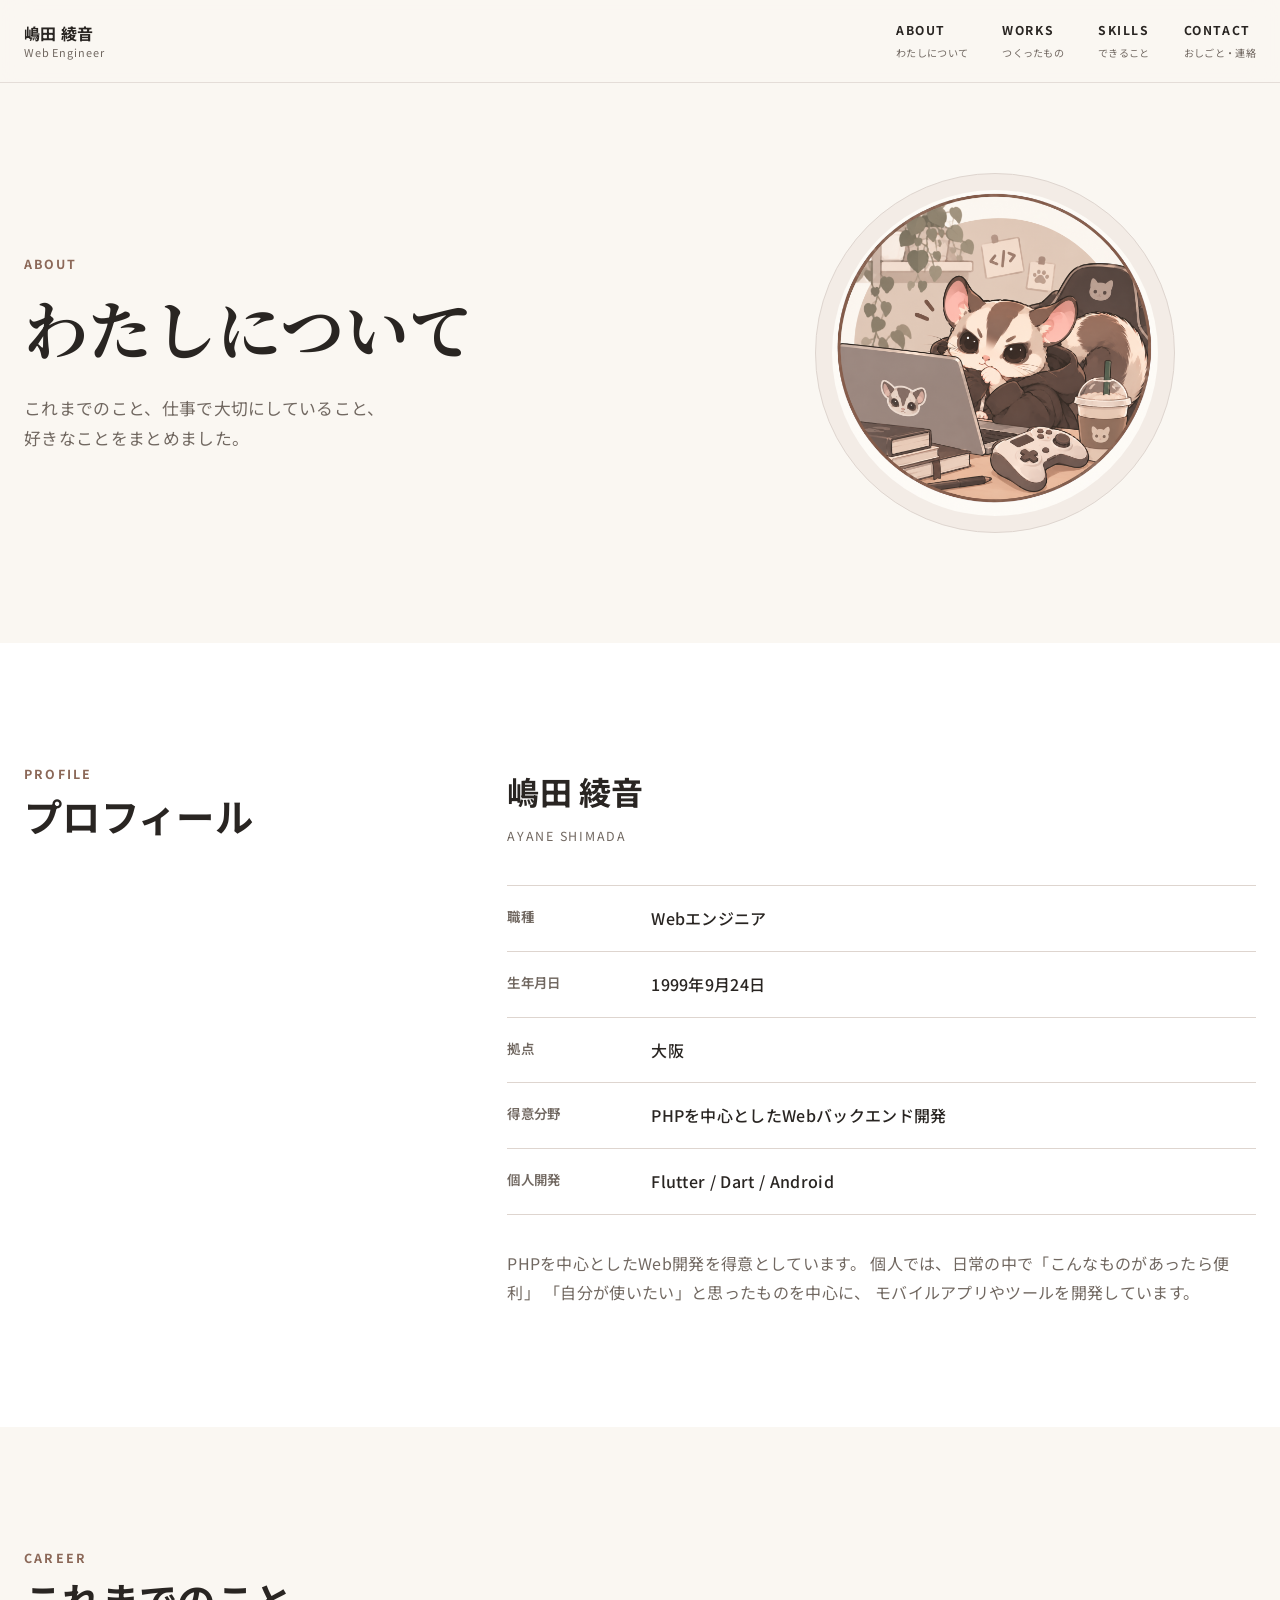
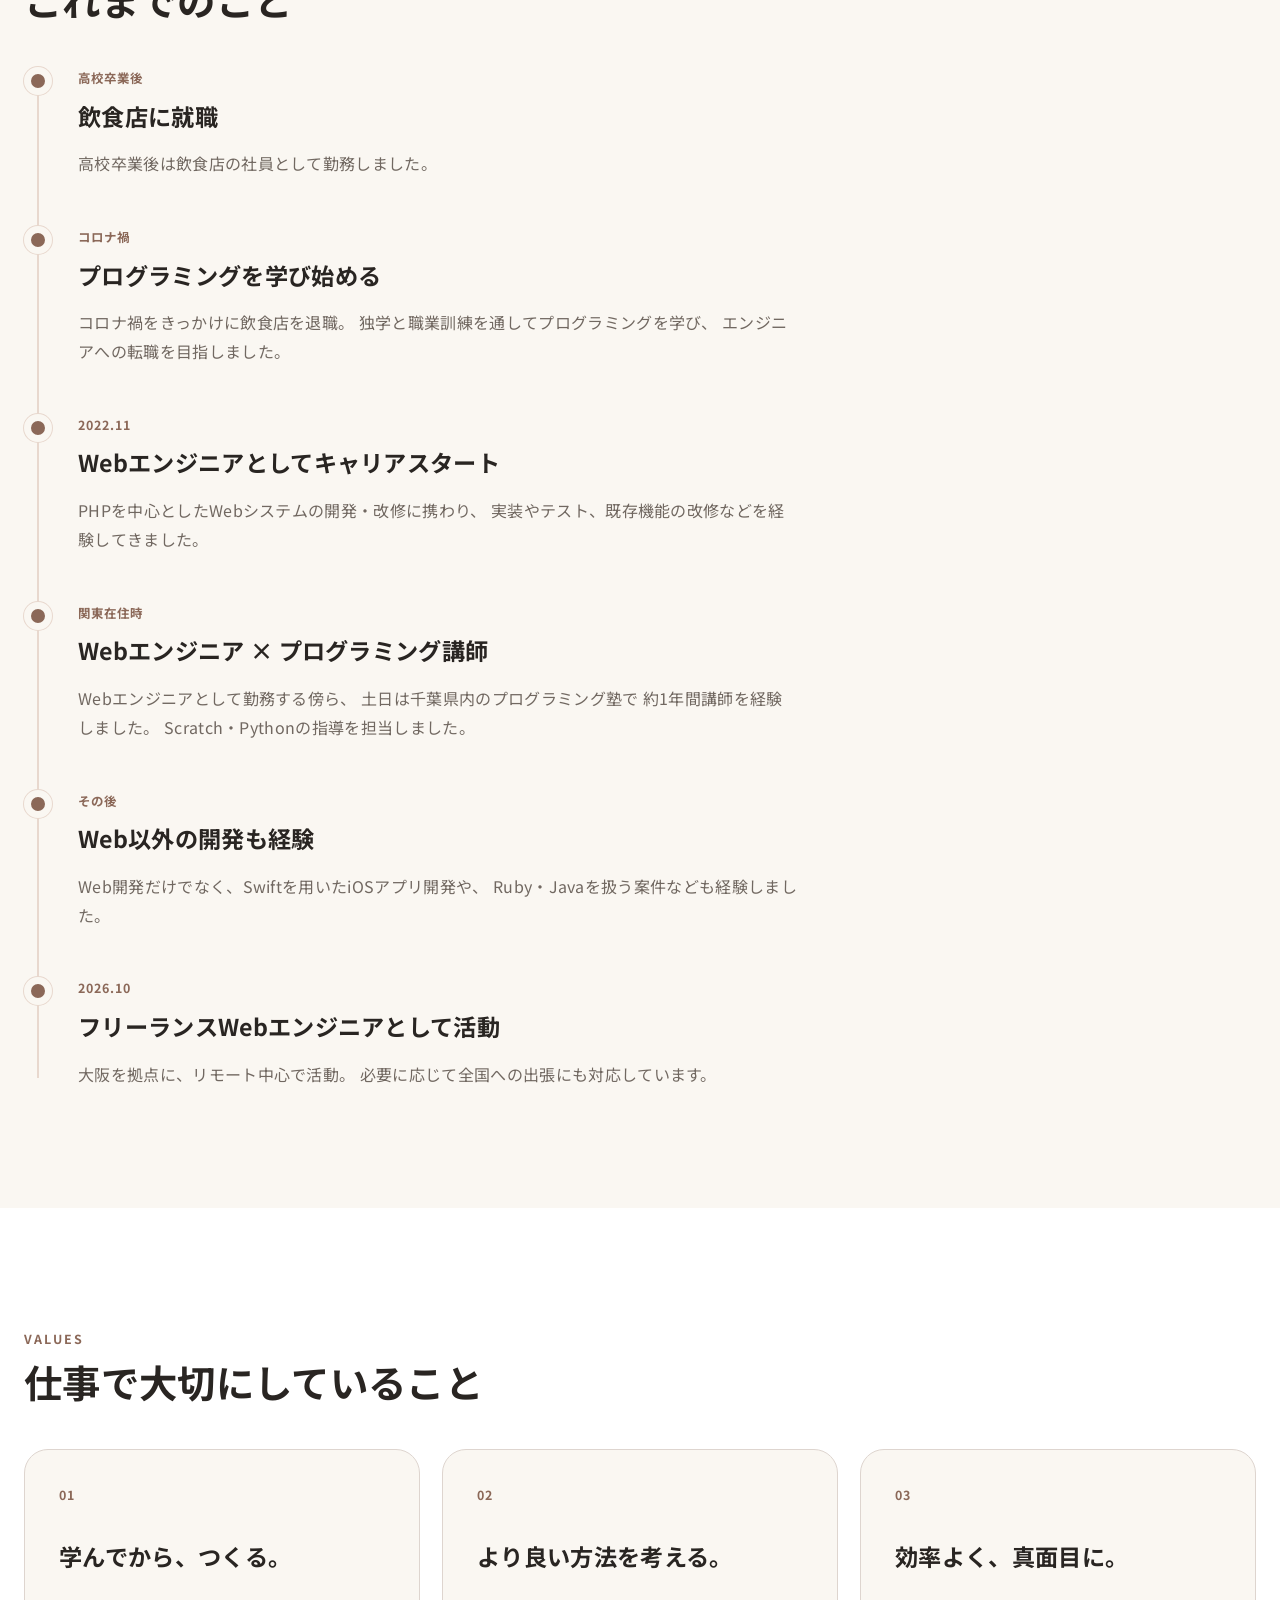
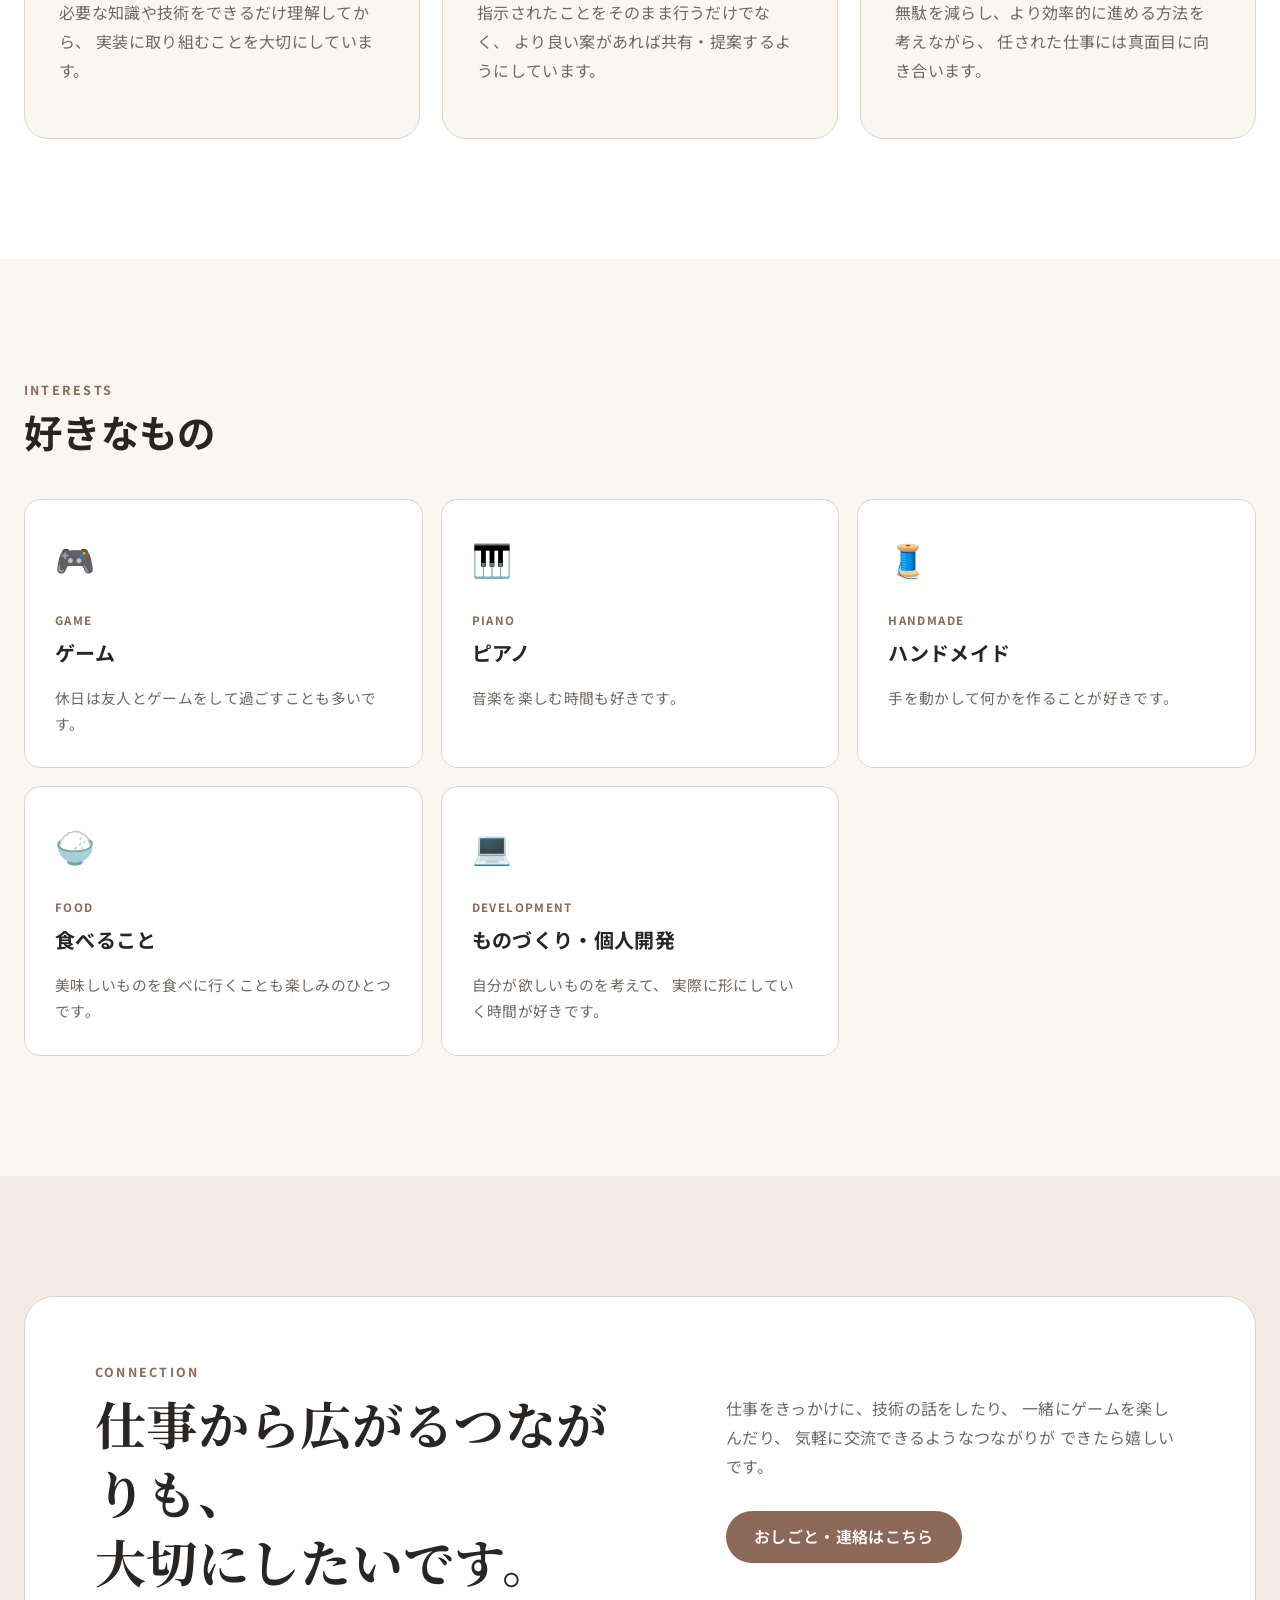
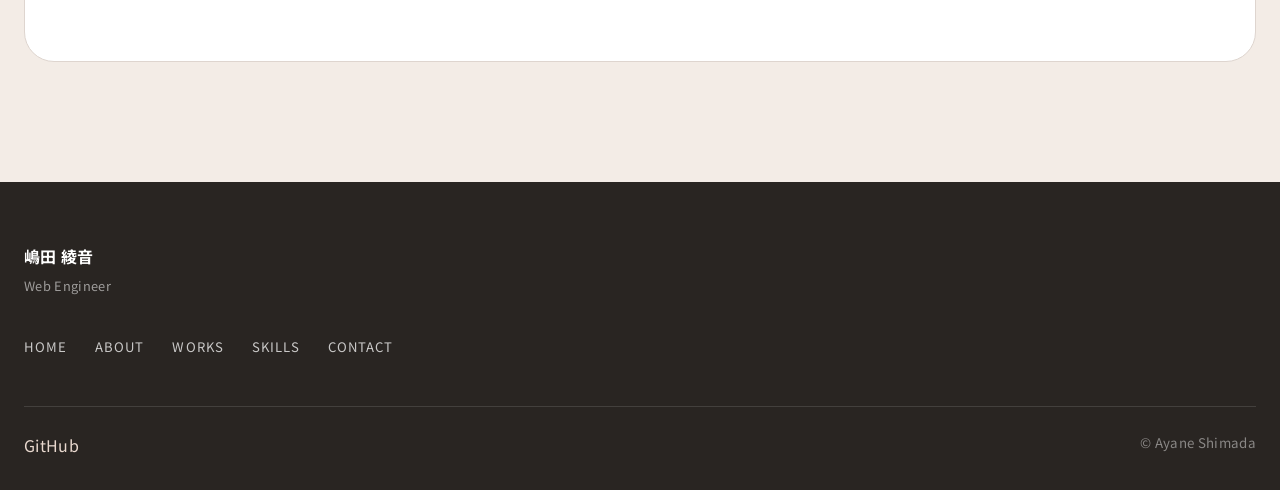
==== about/index.html @ 3e368a74 "HP作成" ====
<!DOCTYPE html>
<html lang="ja">
<head>
  <meta charset="UTF-8">
  <meta name="viewport" content="width=device-width, initial-scale=1.0">

  <title>わたしについて | 嶋田 綾音</title>
  <meta
    name="description"
    content="Webエンジニア嶋田綾音のプロフィール、これまでの経歴、仕事で大切にしていること、趣味について紹介します。"
  >

  <link rel="stylesheet" href="../assets/css/style.css">
  <link rel="stylesheet" href="../assets/css/responsive.css">
</head>

<body>

  <!-- =========================
       Header
  ========================== -->
  <header class="site-header">
    <div class="header-inner">

      <a href="../" class="site-logo">
        <span class="site-logo-name">嶋田 綾音</span>
        <span class="site-logo-role">Web Engineer</span>
      </a>

      <nav class="global-nav" aria-label="メインナビゲーション">
        <ul class="global-nav-list">
          <li>
            <a href="../about/">
              <span class="nav-en">ABOUT</span>
              <span class="nav-ja">わたしについて</span>
            </a>
          </li>

          <li>
            <a href="../works/">
              <span class="nav-en">WORKS</span>
              <span class="nav-ja">つくったもの</span>
            </a>
          </li>

          <li>
            <a href="../skills/">
              <span class="nav-en">SKILLS</span>
              <span class="nav-ja">できること</span>
            </a>
          </li>

          <li>
            <a href="../contact/">
              <span class="nav-en">CONTACT</span>
              <span class="nav-ja">おしごと・連絡</span>
            </a>
          </li>
        </ul>
      </nav>

      <button
        class="menu-button"
        type="button"
        aria-label="メニューを開く"
        aria-expanded="false"
      >
        <span></span>
        <span></span>
        <span></span>
      </button>

    </div>
  </header>


  <main>

    <!-- =========================
         Page Hero
    ========================== -->
    <section class="page-hero">
      <div class="page-hero-inner">

        <div class="page-hero-content">
          <p class="page-hero-en">ABOUT</p>

          <h1 class="page-hero-title">
            わたしについて
          </h1>

          <p class="page-hero-lead">
            これまでのこと、仕事で大切にしていること、<br class="pc-only">
            好きなことをまとめました。
          </p>
        </div>

        <div class="page-hero-visual">
          <img
            src="../assets/images/common/profile-main.png"
            alt="嶋田綾音の仕事用アイコン"
            class="page-hero-image"
          >
        </div>

      </div>
    </section>


    <!-- =========================
         Profile
    ========================== -->
    <section class="section about-profile-section">
      <div class="section-inner">

        <div class="about-profile-grid">

          <div class="about-profile-heading">
            <p class="section-heading-en">PROFILE</p>
            <h2 class="section-heading-ja">プロフィール</h2>
          </div>

          <div class="about-profile-content">

            <div class="about-profile-name">
              <p class="about-profile-name-ja">
                嶋田 綾音
              </p>

              <p class="about-profile-name-en">
                AYANE SHIMADA
              </p>
            </div>

            <dl class="profile-list">

              <div class="profile-row">
                <dt>職種</dt>
                <dd>Webエンジニア</dd>
              </div>

              <div class="profile-row">
                <dt>生年月日</dt>
                <dd>1999年9月24日</dd>
              </div>

              <div class="profile-row">
                <dt>拠点</dt>
                <dd>大阪</dd>
              </div>

              <div class="profile-row">
                <dt>得意分野</dt>
                <dd>PHPを中心としたWebバックエンド開発</dd>
              </div>

              <div class="profile-row">
                <dt>個人開発</dt>
                <dd>Flutter / Dart / Android</dd>
              </div>

            </dl>

            <p class="about-profile-text">
              PHPを中心としたWeb開発を得意としています。
              個人では、日常の中で「こんなものがあったら便利」
              「自分が使いたい」と思ったものを中心に、
              モバイルアプリやツールを開発しています。
            </p>

          </div>

        </div>

      </div>
    </section>


    <!-- =========================
         Career
    ========================== -->
    <section class="section career-section">
      <div class="section-inner">

        <div class="section-heading">
          <p class="section-heading-en">CAREER</p>
          <h2 class="section-heading-ja">これまでのこと</h2>
        </div>

        <div class="career-timeline">

          <article class="career-item">
            <div class="career-marker"></div>

            <div class="career-content">
              <p class="career-year">高校卒業後</p>

              <h3 class="career-title">
                飲食店に就職
              </h3>

              <p class="career-text">
                高校卒業後は飲食店の社員として勤務しました。
              </p>
            </div>
          </article>


          <article class="career-item">
            <div class="career-marker"></div>

            <div class="career-content">
              <p class="career-year">コロナ禍</p>

              <h3 class="career-title">
                プログラミングを学び始める
              </h3>

              <p class="career-text">
                コロナ禍をきっかけに飲食店を退職。
                独学と職業訓練を通してプログラミングを学び、
                エンジニアへの転職を目指しました。
              </p>
            </div>
          </article>


          <article class="career-item">
            <div class="career-marker"></div>

            <div class="career-content">
              <p class="career-year">2022.11</p>

              <h3 class="career-title">
                Webエンジニアとしてキャリアスタート
              </h3>

              <p class="career-text">
                PHPを中心としたWebシステムの開発・改修に携わり、
                実装やテスト、既存機能の改修などを経験してきました。
              </p>
            </div>
          </article>


          <article class="career-item">
            <div class="career-marker"></div>

            <div class="career-content">
              <p class="career-year">関東在住時</p>

              <h3 class="career-title">
                Webエンジニア × プログラミング講師
              </h3>

              <p class="career-text">
                Webエンジニアとして勤務する傍ら、
                土日は千葉県内のプログラミング塾で
                約1年間講師を経験しました。
                Scratch・Pythonの指導を担当しました。
              </p>
            </div>
          </article>


          <article class="career-item">
            <div class="career-marker"></div>

            <div class="career-content">
              <p class="career-year">その後</p>

              <h3 class="career-title">
                Web以外の開発も経験
              </h3>

              <p class="career-text">
                Web開発だけでなく、Swiftを用いたiOSアプリ開発や、
                Ruby・Javaを扱う案件なども経験しました。
              </p>
            </div>
          </article>


          <article class="career-item">
            <div class="career-marker"></div>

            <div class="career-content">
              <p class="career-year">2026.10</p>

              <h3 class="career-title">
                フリーランスWebエンジニアとして活動
              </h3>

              <p class="career-text">
                大阪を拠点に、リモート中心で活動。
                必要に応じて全国への出張にも対応しています。
              </p>
            </div>
          </article>

        </div>

      </div>
    </section>


    <!-- =========================
         Values
    ========================== -->
    <section class="section values-section">
      <div class="section-inner">

        <div class="section-heading">
          <p class="section-heading-en">VALUES</p>
          <h2 class="section-heading-ja">
            仕事で大切にしていること
          </h2>
        </div>

        <div class="values-grid">

          <article class="value-card">
            <p class="value-number">01</p>

            <h3 class="value-title">
              学んでから、つくる。
            </h3>

            <p class="value-text">
              必要な知識や技術をできるだけ理解してから、
              実装に取り組むことを大切にしています。
            </p>
          </article>


          <article class="value-card">
            <p class="value-number">02</p>

            <h3 class="value-title">
              より良い方法を考える。
            </h3>

            <p class="value-text">
              指示されたことをそのまま行うだけでなく、
              より良い案があれば共有・提案するようにしています。
            </p>
          </article>


          <article class="value-card">
            <p class="value-number">03</p>

            <h3 class="value-title">
              効率よく、真面目に。
            </h3>

            <p class="value-text">
              無駄を減らし、より効率的に進める方法を考えながら、
              任された仕事には真面目に向き合います。
            </p>
          </article>

        </div>

      </div>
    </section>


    <!-- =========================
         Interests
    ========================== -->
    <section class="section interests-section">
      <div class="section-inner">

        <div class="section-heading">
          <p class="section-heading-en">INTERESTS</p>
          <h2 class="section-heading-ja">好きなもの</h2>
        </div>

        <div class="about-interest-grid">

          <article class="about-interest-card">
            <span class="about-interest-icon">🎮</span>
            <p class="about-interest-en">GAME</p>
            <h3 class="about-interest-title">ゲーム</h3>
            <p class="about-interest-text">
              休日は友人とゲームをして過ごすことも多いです。
            </p>
          </article>


          <article class="about-interest-card">
            <span class="about-interest-icon">🎹</span>
            <p class="about-interest-en">PIANO</p>
            <h3 class="about-interest-title">ピアノ</h3>
            <p class="about-interest-text">
              音楽を楽しむ時間も好きです。
            </p>
          </article>


          <article class="about-interest-card">
            <span class="about-interest-icon">🧵</span>
            <p class="about-interest-en">HANDMADE</p>
            <h3 class="about-interest-title">ハンドメイド</h3>
            <p class="about-interest-text">
              手を動かして何かを作ることが好きです。
            </p>
          </article>


          <article class="about-interest-card">
            <span class="about-interest-icon">🍚</span>
            <p class="about-interest-en">FOOD</p>
            <h3 class="about-interest-title">食べること</h3>
            <p class="about-interest-text">
              美味しいものを食べに行くことも楽しみのひとつです。
            </p>
          </article>


          <article class="about-interest-card">
            <span class="about-interest-icon">💻</span>
            <p class="about-interest-en">DEVELOPMENT</p>
            <h3 class="about-interest-title">ものづくり・個人開発</h3>
            <p class="about-interest-text">
              自分が欲しいものを考えて、
              実際に形にしていく時間が好きです。
            </p>
          </article>

        </div>

      </div>
    </section>


    <!-- =========================
         Connection
    ========================== -->
    <section class="section connection-section">
      <div class="section-inner">

        <div class="connection-card">

          <div class="connection-heading">
            <p class="section-heading-en">CONNECTION</p>

            <h2 class="connection-title">
              仕事から広がるつながりも、<br>
              大切にしたいです。
            </h2>
          </div>

          <div class="connection-content">
            <p class="connection-text">
              仕事をきっかけに、技術の話をしたり、
              一緒にゲームを楽しんだり、
              気軽に交流できるようなつながりが
              できたら嬉しいです。
            </p>

            <a href="../contact/" class="button button-primary">
              おしごと・連絡はこちら
            </a>
          </div>

        </div>

      </div>
    </section>

  </main>


  <!-- =========================
       Footer
  ========================== -->
  <footer class="site-footer">
    <div class="footer-inner">

      <div class="footer-profile">
        <p class="footer-name">
          嶋田 綾音
        </p>

        <p class="footer-role">
          Web Engineer
        </p>
      </div>

      <nav class="footer-nav" aria-label="フッターナビゲーション">
        <ul>
          <li>
            <a href="../">HOME</a>
          </li>
          <li>
            <a href="../about/">ABOUT</a>
          </li>
          <li>
            <a href="../works/">WORKS</a>
          </li>
          <li>
            <a href="../skills/">SKILLS</a>
          </li>
          <li>
            <a href="../contact/">CONTACT</a>
          </li>
        </ul>
      </nav>

      <div class="footer-bottom">
        <a
          href="https://github.com/shima0924-a"
          target="_blank"
          rel="noopener noreferrer"
          class="footer-github"
        >
          GitHub
        </a>

        <small class="copyright">
          © Ayane Shimada
        </small>
      </div>

    </div>
  </footer>


  <script src="../assets/js/main.js"></script>

</body>
</html>
---- assets/css/style.css ----
@import url('https://fonts.googleapis.com/css2?family=Noto+Sans+JP:wght@400;500;600;700&family=Noto+Serif+JP:wght@600;700&display=swap');

:root {
  --color-bg: #faf7f2;
  --color-surface: #ffffff;
  --color-surface-soft: #f3ece6;
  --color-text: #292522;
  --color-text-sub: #716861;
  --color-accent: #8b6858;
  --color-accent-dark: #745344;
  --color-accent-soft: #e8d8ce;
  --color-border: #ded5cf;

  --font-sans: 'Noto Sans JP', sans-serif;
  --font-serif: 'Noto Serif JP', serif;

  --max-width: 1200px;

  --radius-sm: 10px;
  --radius-md: 16px;
  --radius-lg: 24px;

  --shadow-soft: 0 10px 30px rgba(53, 42, 35, 0.06);

  --transition: 0.25s ease;
}


/* =========================
   Reset
========================= */

* {
  box-sizing: border-box;
}

html {
  scroll-behavior: smooth;
}

body {
  margin: 0;
  font-family: var(--font-sans);
  color: var(--color-text);
  background: var(--color-bg);
  line-height: 1.8;
  letter-spacing: 0.02em;
}

img {
  display: block;
  max-width: 100%;
}

a {
  color: inherit;
  text-decoration: none;
}

ul {
  margin: 0;
  padding: 0;
  list-style: none;
}

button {
  font: inherit;
}


/* =========================
   Common
========================= */

.section {
  padding: 110px 24px;
}

.section-inner {
  width: min(100%, var(--max-width));
  margin: 0 auto;
}

.section-heading {
  margin-bottom: 42px;
}

.section-heading-en {
  margin: 0 0 6px;
  color: var(--color-accent);
  font-size: 0.78rem;
  font-weight: 700;
  letter-spacing: 0.18em;
}

.section-heading-ja {
  margin: 0;
  font-size: clamp(2rem, 3vw, 3rem);
  line-height: 1.3;
}

.section-intro {
  max-width: 680px;
  margin: -18px 0 48px;
  color: var(--color-text-sub);
}

.section-more {
  margin-top: 48px;
}

.text-link {
  display: inline-flex;
  align-items: center;
  gap: 10px;
  color: var(--color-accent);
  font-weight: 600;
  transition: gap var(--transition), color var(--transition);
}

.text-link:hover {
  gap: 16px;
  color: var(--color-accent-dark);
}

.button {
  display: inline-flex;
  align-items: center;
  justify-content: center;
  min-height: 52px;
  padding: 0 28px;
  border-radius: 999px;
  font-weight: 600;
  transition:
    transform var(--transition),
    background var(--transition),
    color var(--transition),
    border-color var(--transition);
}

.button:hover {
  transform: translateY(-2px);
}

.button-primary {
  color: #ffffff;
  background: var(--color-accent);
}

.button-primary:hover {
  background: var(--color-accent-dark);
}

.button-secondary {
  color: var(--color-accent);
  background: transparent;
  border: 1px solid var(--color-accent);
}

.button-secondary:hover {
  color: #ffffff;
  background: var(--color-accent);
}

.pc-only {
  display: inline;
}


/* =========================
   Header
========================= */

.site-header {
  position: sticky;
  top: 0;
  z-index: 100;
  border-bottom: 1px solid rgba(222, 213, 207, 0.75);
  background: rgba(250, 247, 242, 0.9);
  backdrop-filter: blur(14px);
}

.header-inner {
  width: min(calc(100% - 48px), var(--max-width));
  min-height: 82px;
  margin: 0 auto;
  display: flex;
  align-items: center;
  justify-content: space-between;
}

.site-logo {
  display: flex;
  flex-direction: column;
  line-height: 1.25;
}

.site-logo-name {
  font-weight: 700;
  font-size: 1rem;
}

.site-logo-role {
  margin-top: 3px;
  color: var(--color-text-sub);
  font-size: 0.68rem;
  letter-spacing: 0.08em;
}

.global-nav-list {
  display: flex;
  align-items: center;
  gap: 34px;
}

.global-nav-list a {
  position: relative;
  display: flex;
  flex-direction: column;
  align-items: flex-start;
}

.nav-en {
  font-size: 0.76rem;
  font-weight: 700;
  letter-spacing: 0.13em;
}

.nav-ja {
  color: var(--color-text-sub);
  font-size: 0.63rem;
  margin-top: 2px;
}

.global-nav-list a::after {
  content: '';
  position: absolute;
  left: 0;
  bottom: -8px;
  width: 0;
  height: 2px;
  background: var(--color-accent);
  transition: width var(--transition);
}

.global-nav-list a:hover::after {
  width: 100%;
}

.menu-button {
  display: none;
  width: 44px;
  height: 44px;
  padding: 10px;
  border: 0;
  background: transparent;
  cursor: pointer;
}

.menu-button span {
  display: block;
  height: 2px;
  margin: 5px 0;
  background: var(--color-text);
  border-radius: 999px;
}


/* =========================
   Hero
========================= */

.hero {
  padding: 70px 24px 110px;
}

.hero-inner {
  width: min(100%, var(--max-width));
  margin: 0 auto;
  min-height: 670px;
  display: grid;
  grid-template-columns: minmax(0, 1.1fr) minmax(340px, 0.9fr);
  align-items: center;
  gap: 70px;
}

.hero-label {
  margin: 0 0 22px;
  color: var(--color-accent);
  font-size: 0.78rem;
  font-weight: 700;
  letter-spacing: 0.16em;
}

.hero-title {
  margin: 0;
  font-family: var(--font-serif);
  font-size: clamp(3.2rem, 7vw, 6.4rem);
  line-height: 1.15;
  letter-spacing: -0.03em;
}

.hero-profile {
  margin-top: 36px;
}

.hero-name {
  margin: 0;
  font-size: 1.18rem;
  font-weight: 700;
}

.hero-role {
  margin: 4px 0 0;
  color: var(--color-text-sub);
  font-size: 0.92rem;
}

.hero-description {
  max-width: 600px;
  margin: 28px 0 0;
  color: var(--color-text-sub);
}

.hero-actions {
  margin-top: 34px;
  display: flex;
  flex-wrap: wrap;
  gap: 14px;
}

.hero-visual {
  display: flex;
  justify-content: center;
}

.hero-image-frame {
  position: relative;
  width: min(100%, 470px);
  aspect-ratio: 1 / 1;
  border-radius: 42% 58% 55% 45% / 50% 44% 56% 50%;
  background:
    radial-gradient(circle at 35% 25%, #f4e6dc 0, #eadbd1 45%, #ddc7bb 100%);
  padding: 28px;
}

.hero-image-frame::before {
  content: '';
  position: absolute;
  top: -28px;
  right: 10px;
  width: 110px;
  height: 110px;
  border-radius: 50%;
  border: 1px solid var(--color-accent-soft);
}

.hero-image-frame::after {
  content: '';
  position: absolute;
  left: -22px;
  bottom: 32px;
  width: 76px;
  height: 76px;
  border-radius: 24px;
  background: rgba(255, 255, 255, 0.5);
  transform: rotate(18deg);
}

.hero-image {
  position: relative;
  z-index: 2;
  width: 100%;
  height: 100%;
  object-fit: cover;
  border-radius: 50%;
  box-shadow: var(--shadow-soft);
}


/* =========================
   About
========================= */

.section-about {
  background: var(--color-surface);
}

.about-home {
  display: grid;
  grid-template-columns: 1.15fr 0.85fr;
  gap: 70px;
  align-items: start;
}

.about-home-lead {
  margin: 0;
  font-size: clamp(1.35rem, 2.2vw, 2rem);
  line-height: 1.6;
  font-weight: 600;
}

.about-home-text {
  max-width: 680px;
  margin: 26px 0 0;
  color: var(--color-text-sub);
}

.interest-list {
  display: grid;
  grid-template-columns: repeat(2, 1fr);
  gap: 14px;
}

.interest-item {
  min-height: 120px;
  padding: 20px;
  border: 1px solid var(--color-border);
  border-radius: var(--radius-md);
  background: var(--color-bg);
  display: flex;
  flex-direction: column;
  justify-content: space-between;
  transition:
    transform var(--transition),
    box-shadow var(--transition),
    border-color var(--transition);
}

.interest-item:hover {
  transform: translateY(-4px);
  border-color: var(--color-accent-soft);
  box-shadow: var(--shadow-soft);
}

.interest-icon {
  font-size: 1.8rem;
}

.interest-name {
  color: var(--color-text-sub);
  font-size: 0.78rem;
  font-weight: 700;
  letter-spacing: 0.1em;
}


/* =========================
   Works
========================= */

.section-works {
  background: var(--color-bg);
}

.works-grid {
  display: grid;
  grid-template-columns: repeat(2, 1fr);
  gap: 28px;
}

.work-card {
  overflow: hidden;
  border: 1px solid var(--color-border);
  border-radius: var(--radius-lg);
  background: var(--color-surface);
  transition:
    transform var(--transition),
    box-shadow var(--transition),
    border-color var(--transition);
}

.work-card:hover {
  transform: translateY(-6px);
  border-color: var(--color-accent-soft);
  box-shadow: var(--shadow-soft);
}

.work-card-link {
  display: block;
}

.work-card-image {
  aspect-ratio: 16 / 10;
  padding: 18px;
  background: var(--color-surface-soft);
}

.work-card-placeholder {
  width: 100%;
  height: 100%;
  border-radius: var(--radius-md);
  display: grid;
  place-items: center;
  color: var(--color-text-sub);
  border: 1px dashed var(--color-border);
  background:
    linear-gradient(135deg, rgba(255,255,255,0.7), rgba(232,216,206,0.35));
}

.work-card-body {
  padding: 30px;
}

.work-card-category {
  margin: 0 0 8px;
  color: var(--color-accent);
  font-size: 0.72rem;
  font-weight: 700;
  letter-spacing: 0.14em;
}

.work-card-title {
  margin: 0;
  font-size: 1.7rem;
}

.work-card-description {
  margin: 14px 0 0;
  color: var(--color-text-sub);
}

.tag-list {
  margin-top: 22px;
  display: flex;
  flex-wrap: wrap;
  gap: 8px;
}

.tag-list li {
  padding: 6px 12px;
  border-radius: 999px;
  background: var(--color-surface-soft);
  color: var(--color-text-sub);
  font-size: 0.72rem;
}

.work-card-more {
  display: inline-block;
  margin-top: 24px;
  color: var(--color-accent);
  font-weight: 600;
}


/* =========================
   Skills
========================= */

.section-skills {
  background: var(--color-surface);
}

.skills-home {
  display: grid;
  grid-template-columns: 1.05fr 0.95fr;
  gap: 60px;
  align-items: stretch;
}

.skills-home-main {
  padding: 46px;
  border-radius: var(--radius-lg);
  background: var(--color-text);
  color: #ffffff;
}

.skills-home-label {
  margin: 0 0 10px;
  color: var(--color-accent-soft);
  font-size: 0.75rem;
  font-weight: 700;
  letter-spacing: 0.16em;
}

.skills-home-title {
  margin: 0;
  font-size: clamp(2rem, 3vw, 3rem);
}

.skills-home-tech {
  margin: 8px 0 0;
  color: var(--color-accent-soft);
  font-weight: 600;
}

.skills-home-description {
  margin: 28px 0 0;
  color: rgba(255, 255, 255, 0.75);
}

.skills-home-list {
  display: grid;
  grid-template-columns: repeat(2, 1fr);
  gap: 16px;
}

.skill-summary {
  padding: 28px;
  border: 1px solid var(--color-border);
  border-radius: var(--radius-md);
  background: var(--color-bg);
}

.skill-summary-title {
  margin: 0;
  color: var(--color-accent);
  font-size: 0.78rem;
  font-weight: 700;
  letter-spacing: 0.08em;
}

.skill-summary-text {
  margin: 10px 0 0;
  font-weight: 600;
}


/* =========================
   Contact
========================= */

.section-contact {
  background: var(--color-surface-soft);
}

.contact-home {
  display: grid;
  grid-template-columns: 1fr 1fr;
  gap: 70px;
  align-items: center;
  padding: 60px;
  border-radius: 32px;
  background: var(--color-surface);
  border: 1px solid var(--color-border);
}

.contact-home-title {
  margin: 0;
  font-family: var(--font-serif);
  font-size: clamp(2.3rem, 4vw, 4rem);
  line-height: 1.35;
}

.contact-home-description {
  margin: 0;
  color: var(--color-text-sub);
}

.work-style-list {
  margin: 28px 0 34px;
  display: grid;
  gap: 12px;
}

.work-style-list li {
  position: relative;
  padding-left: 20px;
}

.work-style-list li::before {
  content: '';
  position: absolute;
  left: 0;
  top: 0.8em;
  width: 7px;
  height: 7px;
  border-radius: 50%;
  background: var(--color-accent);
}


/* =========================
   Footer
========================= */

.site-footer {
  padding: 60px 24px 30px;
  background: var(--color-text);
  color: #ffffff;
}

.footer-inner {
  width: min(100%, var(--max-width));
  margin: 0 auto;
}

.footer-name {
  margin: 0;
  font-weight: 700;
}

.footer-role {
  margin: 4px 0 0;
  color: rgba(255, 255, 255, 0.55);
  font-size: 0.8rem;
}

.footer-nav {
  margin-top: 34px;
}

.footer-nav ul {
  display: flex;
  flex-wrap: wrap;
  gap: 28px;
}

.footer-nav a {
  color: rgba(255, 255, 255, 0.75);
  font-size: 0.82rem;
  letter-spacing: 0.08em;
  transition: color var(--transition);
}

.footer-nav a:hover {
  color: #ffffff;
}

.footer-bottom {
  margin-top: 46px;
  padding-top: 24px;
  border-top: 1px solid rgba(255, 255, 255, 0.12);
  display: flex;
  justify-content: space-between;
  gap: 20px;
}

.footer-github {
  color: var(--color-accent-soft);
}

.copyright {
  color: rgba(255, 255, 255, 0.45);
}

/* =========================
   Home Final Adjustments
========================= */

/* 全体の横幅を少し広げる */
:root {
  --max-width: 1280px;
}


/* =========================
   Hero
========================= */

.hero-content {
  min-width: 0;
}

.hero-title {
  max-width: 680px;
}

/* PCでは2行に収まりやすくする */
@media (min-width: 769px) {
  .hero-title br {
    display: none;
  }

  .hero-title {
    max-width: 720px;
    font-size: clamp(4rem, 6.2vw, 6.2rem);
  }

  .hero-content {
    padding-right: 10px;
  }
}


/* =========================
   Skills
========================= */

.skills-home-main {
  background: #5f463a;
}


/* =========================
   Contact
========================= */

.contact-home-heading {
  min-width: 0;
}

.contact-home-title {
  max-width: 560px;
}

/* PCで不自然に細かく改行されるのを防ぐ */
@media (min-width: 769px) {
  .contact-home {
    grid-template-columns: 1.15fr 0.85fr;
  }

  .contact-home-title {
    max-width: 620px;
    font-size: clamp(3rem, 4.4vw, 4.6rem);
  }

  .contact-home-title br {
    display: none;
  }
}


/* =========================
   Section Balance
========================= */

@media (min-width: 1200px) {

  .section {
    padding-top: 120px;
    padding-bottom: 120px;
  }

  .about-home {
    gap: 90px;
  }

  .works-grid {
    gap: 32px;
  }

  .skills-home {
    gap: 70px;
  }

  .contact-home {
    padding: 68px 72px;
  }

}

/* =========================
   About Page
========================= */

/* Page Hero */
.page-hero {
  padding: 90px 24px 110px;
  background: var(--color-bg);
}

.page-hero-inner {
  width: min(100%, var(--max-width));
  margin: 0 auto;
  display: grid;
  grid-template-columns: 1.1fr 0.9fr;
  align-items: center;
  gap: 70px;
}

.page-hero-en {
  margin: 0 0 12px;
  color: var(--color-accent);
  font-size: 0.78rem;
  font-weight: 700;
  letter-spacing: 0.16em;
}

.page-hero-title {
  margin: 0;
  font-family: var(--font-serif);
  font-size: clamp(3rem, 5vw, 5rem);
  line-height: 1.25;
}

.page-hero-lead {
  margin: 26px 0 0;
  max-width: 620px;
  color: var(--color-text-sub);
  font-size: 1.05rem;
}

.page-hero-visual {
  display: flex;
  justify-content: center;
}

.page-hero-image {
  width: min(100%, 360px);
  aspect-ratio: 1 / 1;
  object-fit: cover;
  border-radius: 50%;
  padding: 16px;
  background: var(--color-surface-soft);
  border: 1px solid var(--color-border);
}


/* =========================
   Profile
========================= */

.about-profile-section {
  background: var(--color-surface);
}

.about-profile-grid {
  display: grid;
  grid-template-columns: 0.7fr 1.3fr;
  gap: 80px;
}

.about-profile-name-ja {
  margin: 0;
  font-size: 2rem;
  font-weight: 700;
}

.about-profile-name-en {
  margin: 4px 0 0;
  color: var(--color-text-sub);
  font-size: 0.78rem;
  letter-spacing: 0.14em;
}

.profile-list {
  margin: 38px 0 0;
}

.profile-row {
  display: grid;
  grid-template-columns: 120px 1fr;
  gap: 24px;
  padding: 18px 0;
  border-bottom: 1px solid var(--color-border);
}

.profile-row:first-child {
  border-top: 1px solid var(--color-border);
}

.profile-row dt {
  color: var(--color-text-sub);
  font-size: 0.84rem;
  font-weight: 600;
}

.profile-row dd {
  margin: 0;
  font-weight: 500;
}

.about-profile-text {
  max-width: 760px;
  margin: 34px 0 0;
  color: var(--color-text-sub);
}


/* =========================
   Career
========================= */

.career-section {
  background: var(--color-bg);
}

.career-timeline {
  position: relative;
  max-width: 900px;
  margin-top: 20px;
}

.career-timeline::before {
  content: '';
  position: absolute;
  top: 10px;
  bottom: 10px;
  left: 13px;
  width: 2px;
  background: var(--color-accent-soft);
}

.career-item {
  position: relative;
  display: grid;
  grid-template-columns: 28px 1fr;
  gap: 26px;
  padding-bottom: 48px;
}

.career-item:last-child {
  padding-bottom: 0;
}

.career-marker {
  position: relative;
  z-index: 2;
  width: 28px;
  height: 28px;
  border: 7px solid var(--color-bg);
  border-radius: 50%;
  background: var(--color-accent);
  box-shadow: 0 0 0 1px var(--color-accent-soft);
}

.career-year {
  margin: 0 0 6px;
  color: var(--color-accent);
  font-size: 0.78rem;
  font-weight: 700;
  letter-spacing: 0.08em;
}

.career-title {
  margin: 0;
  font-size: 1.45rem;
}

.career-text {
  max-width: 720px;
  margin: 12px 0 0;
  color: var(--color-text-sub);
}


/* =========================
   Values
========================= */

.values-section {
  background: var(--color-surface);
}

.values-grid {
  display: grid;
  grid-template-columns: repeat(3, 1fr);
  gap: 22px;
}

.value-card {
  min-height: 290px;
  padding: 34px;
  border: 1px solid var(--color-border);
  border-radius: var(--radius-lg);
  background: var(--color-bg);
  transition:
    transform var(--transition),
    box-shadow var(--transition),
    border-color var(--transition);
}

.value-card:hover {
  transform: translateY(-5px);
  border-color: var(--color-accent-soft);
  box-shadow: var(--shadow-soft);
}

.value-number {
  margin: 0 0 30px;
  color: var(--color-accent);
  font-size: 0.78rem;
  font-weight: 700;
  letter-spacing: 0.12em;
}

.value-title {
  margin: 0;
  font-size: 1.45rem;
}

.value-text {
  margin: 20px 0 0;
  color: var(--color-text-sub);
}


/* =========================
   Interests
========================= */

.interests-section {
  background: var(--color-bg);
}

.about-interest-grid {
  display: grid;
  grid-template-columns: repeat(3, 1fr);
  gap: 18px;
}

.about-interest-card {
  min-height: 240px;
  padding: 30px;
  border: 1px solid var(--color-border);
  border-radius: var(--radius-md);
  background: var(--color-surface);
  transition:
    transform var(--transition),
    box-shadow var(--transition);
}

.about-interest-card:hover {
  transform: translateY(-4px);
  box-shadow: var(--shadow-soft);
}

.about-interest-icon {
  display: block;
  margin-bottom: 22px;
  font-size: 2rem;
}

.about-interest-en {
  margin: 0 0 4px;
  color: var(--color-accent);
  font-size: 0.72rem;
  font-weight: 700;
  letter-spacing: 0.12em;
}

.about-interest-title {
  margin: 0;
  font-size: 1.25rem;
}

.about-interest-text {
  margin: 14px 0 0;
  color: var(--color-text-sub);
  font-size: 0.92rem;
}


/* =========================
   Connection
========================= */

.connection-section {
  background: var(--color-surface-soft);
}

.connection-card {
  display: grid;
  grid-template-columns: 1.1fr 0.9fr;
  gap: 70px;
  align-items: center;
  padding: 64px 70px;
  border: 1px solid var(--color-border);
  border-radius: 30px;
  background: var(--color-surface);
}

.connection-title {
  margin: 0;
  font-family: var(--font-serif);
  font-size: clamp(2.4rem, 4vw, 4rem);
  line-height: 1.35;
}

.connection-text {
  margin: 0 0 30px;
  color: var(--color-text-sub);
}


/* =========================
   About Responsive
========================= */

@media (max-width: 1024px) {

  .page-hero-inner {
    gap: 40px;
  }

  .about-profile-grid {
    gap: 50px;
  }

  .values-grid {
    grid-template-columns: 1fr 1fr;
  }

  .about-interest-grid {
    grid-template-columns: 1fr 1fr;
  }

  .connection-card {
    gap: 40px;
    padding: 50px;
  }

}


@media (max-width: 768px) {

  .page-hero {
    padding: 54px 18px 72px;
  }

  .page-hero-inner {
    grid-template-columns: 1fr;
    gap: 34px;
  }

  .page-hero-content {
    order: 1;
  }

  .page-hero-visual {
    order: 2;
  }

  .page-hero-title {
    font-size: clamp(2.5rem, 12vw, 3.8rem);
  }

  .page-hero-lead {
    margin-top: 20px;
    font-size: 0.95rem;
  }

  .page-hero-image {
    width: min(82vw, 320px);
  }

  .about-profile-grid {
    grid-template-columns: 1fr;
    gap: 34px;
  }

  .about-profile-name-ja {
    font-size: 1.7rem;
  }

  .profile-row {
    grid-template-columns: 92px 1fr;
    gap: 16px;
  }

  .career-item {
    gap: 18px;
    padding-bottom: 38px;
  }

  .career-title {
    font-size: 1.25rem;
  }

  .career-text {
    font-size: 0.94rem;
  }

  .values-grid {
    grid-template-columns: 1fr;
  }

  .value-card {
    min-height: auto;
    padding: 26px;
  }

  .about-interest-grid {
    grid-template-columns: 1fr 1fr;
    gap: 12px;
  }

  .about-interest-card {
    min-height: 210px;
    padding: 22px;
  }

  .connection-card {
    grid-template-columns: 1fr;
    gap: 28px;
    padding: 34px 24px;
  }

  .connection-title {
    font-size: clamp(2rem, 9vw, 3rem);
  }

  .connection-card .button {
    width: 100%;
  }

}


@media (max-width: 520px) {

  .page-hero {
    padding-top: 40px;
  }

  .profile-row {
    grid-template-columns: 1fr;
    gap: 4px;
  }

  .about-interest-grid {
    grid-template-columns: 1fr;
  }

  .about-interest-card {
    min-height: auto;
  }

  .connection-card {
    border-radius: 22px;
  }

}

/* =========================
   Works Page
========================= */

.works-page-hero {
  overflow: hidden;
}

.works-hero-decoration {
  display: flex;
  justify-content: center;
  align-items: center;
}

.works-hero-word {
  margin: 0;
  color: var(--color-accent-soft);
  font-family: var(--font-serif);
  font-size: clamp(3rem, 7vw, 7rem);
  font-weight: 700;
  line-height: 0.9;
  letter-spacing: -0.04em;
}


/* =========================
   Works List
========================= */

.works-list-section {
  background: var(--color-surface);
}

.works-page-grid {
  display: grid;
  grid-template-columns: repeat(2, 1fr);
  gap: 30px;
}

.works-page-card {
  overflow: hidden;
  border: 1px solid var(--color-border);
  border-radius: 26px;
  background: var(--color-bg);

  transition:
    transform var(--transition),
    box-shadow var(--transition),
    border-color var(--transition);
}

.works-page-card:hover {
  transform: translateY(-6px);
  border-color: var(--color-accent-soft);
  box-shadow: var(--shadow-soft);
}

.works-page-card-link {
  display: block;
}

.works-page-card-image {
  aspect-ratio: 16 / 10;
  padding: 18px;
  background: var(--color-surface-soft);
}

.works-page-placeholder {
  width: 100%;
  height: 100%;

  display: flex;
  flex-direction: column;
  justify-content: center;
  align-items: center;

  border: 1px dashed var(--color-border);
  border-radius: 18px;

  background:
    linear-gradient(
      135deg,
      rgba(255, 255, 255, 0.8),
      rgba(232, 216, 206, 0.45)
    );

  color: var(--color-text-sub);
}

.works-page-placeholder span {
  font-family: var(--font-serif);
  font-size: 1.5rem;
  color: var(--color-text);
}

.works-page-placeholder small {
  margin-top: 6px;
  font-size: 0.72rem;
  letter-spacing: 0.08em;
}

.works-page-placeholder-dark {
  background:
    linear-gradient(
      135deg,
      #564339,
      #2f2926
    );

  border: none;
  color: rgba(255,255,255,0.65);
}

.works-page-placeholder-dark span {
  color: #ffffff;
}

.works-page-card-content {
  padding: 30px;
}

.works-page-card-top {
  display: flex;
  align-items: flex-start;
  justify-content: space-between;
  gap: 20px;
}

.works-page-category {
  margin: 0 0 8px;

  color: var(--color-accent);
  font-size: 0.7rem;
  font-weight: 700;
  letter-spacing: 0.13em;
}

.works-page-title {
  margin: 0;

  font-size: 1.8rem;
}

.works-page-arrow {
  flex-shrink: 0;

  width: 44px;
  height: 44px;

  display: grid;
  place-items: center;

  border: 1px solid var(--color-border);
  border-radius: 50%;

  color: var(--color-accent);
  font-size: 1.1rem;

  transition:
    background var(--transition),
    color var(--transition),
    transform var(--transition);
}

.works-page-card:hover .works-page-arrow {
  transform: translateX(3px);

  color: #ffffff;
  background: var(--color-accent);
}

.works-page-description {
  margin: 20px 0 0;

  color: var(--color-text-sub);
}

.works-page-point {
  margin-top: 30px;
  padding-top: 24px;

  border-top: 1px solid var(--color-border);
}

.works-page-point-label {
  margin: 0 0 8px;

  color: var(--color-accent);
  font-size: 0.7rem;
  font-weight: 700;
  letter-spacing: 0.14em;
}

.works-page-point-text {
  margin: 0;

  color: var(--color-text-sub);
  font-size: 0.9rem;
}


/* =========================
   Development Process
========================= */

.development-style-section {
  background: var(--color-bg);
}

.development-process {
  display: grid;
  grid-template-columns: repeat(4, 1fr);
  gap: 16px;
}

.process-card {
  min-height: 300px;

  padding: 28px;

  border: 1px solid var(--color-border);
  border-radius: var(--radius-md);

  background: var(--color-surface);
}

.process-number {
  margin: 0;

  color: var(--color-accent-soft);
  font-family: var(--font-serif);
  font-size: 2.6rem;
  font-weight: 700;
}

.process-en {
  margin: 22px 0 4px;

  color: var(--color-accent);
  font-size: 0.7rem;
  font-weight: 700;
  letter-spacing: 0.14em;
}

.process-title {
  margin: 0;

  font-size: 1.2rem;
}

.process-text {
  margin: 18px 0 0;

  color: var(--color-text-sub);
  font-size: 0.9rem;
}


/* =========================
   GitHub
========================= */

.github-section {
  background: var(--color-surface-soft);
}

.github-card {
  display: grid;
  grid-template-columns: 1fr auto;
  gap: 60px;
  align-items: center;

  padding: 60px 66px;

  border: 1px solid var(--color-border);
  border-radius: 28px;

  background: var(--color-surface);
}

.github-card-title {
  margin: 0;

  font-family: var(--font-serif);
  font-size: clamp(2rem, 3.5vw, 3.5rem);
  line-height: 1.35;
}

.github-card-text {
  max-width: 640px;

  margin: 24px 0 0;

  color: var(--color-text-sub);
}


/* =========================
   Works Responsive
========================= */

@media (max-width: 1024px) {

  .development-process {
    grid-template-columns: repeat(2, 1fr);
  }

}


@media (max-width: 768px) {

  .works-hero-decoration {
    justify-content: flex-start;
  }

  .works-hero-word {
    font-size: clamp(3rem, 17vw, 5rem);
  }

  .works-page-grid {
    grid-template-columns: 1fr;
    gap: 22px;
  }

  .works-page-card-content {
    padding: 24px;
  }

  .works-page-title {
    font-size: 1.5rem;
  }

  .development-process {
    grid-template-columns: 1fr 1fr;
    gap: 12px;
  }

  .process-card {
    min-height: 260px;
    padding: 22px;
  }

  .github-card {
    grid-template-columns: 1fr;
    gap: 28px;

    padding: 34px 24px;
  }

  .github-card .button {
    width: 100%;
  }

}


@media (max-width: 520px) {

  .development-process {
    grid-template-columns: 1fr;
  }

  .process-card {
    min-height: auto;
  }

  .works-page-card-image {
    padding: 12px;
  }

}

/* =========================
   Project Detail
========================= */

.project-hero {
  padding: 90px 24px 120px;
  background: var(--color-bg);
}

.project-hero-inner {
  width: min(100%, var(--max-width));
  margin: 0 auto;

  display: grid;
  grid-template-columns: 0.9fr 1.1fr;
  gap: 80px;
  align-items: center;
}

.project-back {
  display: inline-block;
  margin-bottom: 46px;

  color: var(--color-text-sub);
  font-size: 0.78rem;
  font-weight: 600;
  letter-spacing: 0.1em;
}

.project-category {
  margin: 0 0 12px;

  color: var(--color-accent);
  font-size: 0.72rem;
  font-weight: 700;
  letter-spacing: 0.14em;
}

.project-title {
  margin: 0;

  font-family: var(--font-serif);
  font-size: clamp(4rem, 7vw, 7rem);
  line-height: 1;
}

.project-catch {
  margin: 34px 0 0;

  font-family: var(--font-serif);
  font-size: clamp(1.7rem, 3vw, 2.8rem);
  line-height: 1.5;
}

.project-description {
  max-width: 600px;
  margin: 26px 0 0;

  color: var(--color-text-sub);
}

.project-hero-content .tag-list {
  margin-top: 28px;
}

.project-hero-image {
  display: flex;
  justify-content: center;
}

.project-screen-placeholder {
  width: min(100%, 620px);
  aspect-ratio: 4 / 3;

  display: flex;
  flex-direction: column;
  align-items: center;
  justify-content: center;

  border: 1px dashed var(--color-border);
  border-radius: 30px;

  background:
    linear-gradient(
      135deg,
      #ffffff,
      var(--color-surface-soft)
    );
}

.project-screen-placeholder span {
  font-family: var(--font-serif);
  font-size: 2rem;
}

.project-screen-placeholder small {
  margin-top: 8px;
  color: var(--color-text-sub);
}


/* Two column */

.project-two-column {
  display: grid;
  grid-template-columns: 0.7fr 1.3fr;
  gap: 90px;
}

.project-text {
  max-width: 760px;
}

.project-text p {
  color: var(--color-text-sub);
}

.project-text .project-lead {
  margin-top: 0;

  color: var(--color-text);
  font-size: 1.35rem;
  font-weight: 600;
  line-height: 1.8;
}

.project-overview-section {
  background: var(--color-surface);
}

.project-why-section {
  background: var(--color-bg);
}


/* Features */

.project-features-section {
  background: var(--color-surface);
}

.project-feature-grid {
  display: grid;
  grid-template-columns: repeat(3, 1fr);
  gap: 18px;
}

.project-feature-card {
  min-height: 260px;
  padding: 30px;

  border: 1px solid var(--color-border);
  border-radius: var(--radius-md);

  background: var(--color-bg);
}

.project-feature-number {
  margin: 0 0 34px;

  color: var(--color-accent-soft);
  font-family: var(--font-serif);
  font-size: 2.4rem;
  font-weight: 700;
}

.project-feature-card h3 {
  margin: 0;
  font-size: 1.2rem;
}

.project-feature-card p:last-child {
  margin: 16px 0 0;
  color: var(--color-text-sub);
  font-size: 0.9rem;
}


/* Thinking */

.project-thinking-section {
  background: var(--color-surface-soft);
}

.project-thinking-grid {
  display: grid;
  grid-template-columns: repeat(3, 1fr);
  gap: 20px;
}

.project-thinking-card {
  padding: 34px;

  border-radius: var(--radius-lg);
  background: var(--color-surface);
}

.project-thinking-label {
  margin: 0 0 22px;

  color: var(--color-accent);
  font-size: 0.7rem;
  font-weight: 700;
  letter-spacing: 0.13em;
}

.project-thinking-card h3 {
  margin: 0;
  font-size: 1.35rem;
}

.project-thinking-card p:last-child {
  margin: 18px 0 0;
  color: var(--color-text-sub);
}


/* Technology */

.project-tech-section {
  background: var(--color-surface);
}

.project-tech-list {
  border-top: 1px solid var(--color-border);
}

.project-tech-row {
  display: grid;
  grid-template-columns: 180px 1fr;
  gap: 30px;

  padding: 22px 0;

  border-bottom: 1px solid var(--color-border);
}

.project-tech-row span {
  color: var(--color-text-sub);
  font-size: 0.82rem;
}

.project-tech-row strong {
  font-weight: 600;
}


/* GitHub */

.project-github-section {
  background: var(--color-surface-soft);
}

.project-github-card {
  padding: 60px 66px;

  display: flex;
  align-items: center;
  justify-content: space-between;
  gap: 50px;

  border: 1px solid var(--color-border);
  border-radius: 28px;

  background: var(--color-surface);
}

.project-github-title {
  margin: 0;

  font-family: var(--font-serif);
  font-size: clamp(2rem, 3vw, 3.4rem);
}

.project-github-text {
  margin: 20px 0 0;
  color: var(--color-text-sub);
}


/* Next */

.project-next {
  background: var(--color-accent);
}

.project-next-link {
  width: min(calc(100% - 48px), var(--max-width));
  min-height: 220px;
  margin: 0 auto;

  display: flex;
  flex-direction: column;
  justify-content: center;
  align-items: flex-end;

  color: #ffffff;
}

.project-next-label {
  margin-bottom: 8px;

  color: rgba(255, 255, 255, 0.65);
  font-size: 0.7rem;
  letter-spacing: 0.14em;
}

.project-next-link strong {
  font-family: var(--font-serif);
  font-size: clamp(2rem, 4vw, 4rem);
}


/* Responsive */

@media (max-width: 1024px) {

  .project-hero-inner {
    gap: 50px;
  }

  .project-feature-grid {
    grid-template-columns: repeat(2, 1fr);
  }

}


@media (max-width: 768px) {

  .project-hero {
    padding: 50px 18px 72px;
  }

  .project-hero-inner {
    grid-template-columns: 1fr;
    gap: 42px;
  }

  .project-back {
    margin-bottom: 34px;
  }

  .project-title {
    font-size: clamp(3.5rem, 17vw, 5rem);
  }

  .project-catch {
    margin-top: 26px;
  }

  .project-two-column {
    grid-template-columns: 1fr;
    gap: 30px;
  }

  .project-text .project-lead {
    font-size: 1.2rem;
  }

  .project-feature-grid {
    grid-template-columns: 1fr 1fr;
    gap: 12px;
  }

  .project-feature-card {
    min-height: 230px;
    padding: 22px;
  }

  .project-thinking-grid {
    grid-template-columns: 1fr;
    gap: 12px;
  }

  .project-thinking-card {
    padding: 26px;
  }

  .project-tech-row {
    grid-template-columns: 110px 1fr;
    gap: 18px;
  }

  .project-github-card {
    flex-direction: column;
    align-items: stretch;

    padding: 34px 24px;
  }

  .project-github-card .button {
    width: 100%;
  }

  .project-next-link {
    min-height: 170px;
    width: calc(100% - 36px);
  }

}


@media (max-width: 520px) {

  .project-feature-grid {
    grid-template-columns: 1fr;
  }

  .project-feature-card {
    min-height: auto;
  }

  .project-tech-row {
    grid-template-columns: 1fr;
    gap: 4px;
  }

}

/* =========================
   BodyLog Screenshots
========================= */

.bodylog-showcase {
  width: 100%;
  display: grid;
  grid-template-columns: repeat(3, minmax(0, 1fr));
  align-items: start;
  gap: 16px;
}

.bodylog-screen {
  display: block;

  /* 以前の width / max-width を無効化 */
  width: 100%;
  max-width: none;

  height: auto;

  border-radius: 16px;

  box-shadow:
    0 16px 35px rgba(61, 46, 39, 0.10);

  opacity: 1;
  transform: none;

  transition:
    transform var(--transition),
    box-shadow var(--transition);
}

/* 真ん中だけ大きくする設定も解除 */
.bodylog-screen-main {
  width: 100%;
  max-width: none;
  transform: none;
}

/* 左右の重なり・回転も解除 */
.bodylog-screen-side {
  width: 100%;
  max-width: none;

  margin: 0 !important;

  opacity: 1;
  transform: none !important;
}

.bodylog-screen:hover {
  transform: translateY(-6px) !important;

  box-shadow:
    0 22px 45px rgba(61, 46, 39, 0.16);
}


/* =========================
   Mobile
========================= */

@media (max-width: 768px) {

  .bodylog-showcase {
    display: flex;

    width: calc(100vw - 36px);

    gap: 14px;

    overflow-x: auto;
    overflow-y: hidden;

    padding: 8px 4px 24px;

    scroll-snap-type: x mandatory;

    -webkit-overflow-scrolling: touch;

    scrollbar-width: none;
  }

  .bodylog-showcase::-webkit-scrollbar {
    display: none;
  }

  .bodylog-screen {
    flex: 0 0 72%;
    width: 72%;

    border-radius: 14px;

    scroll-snap-align: center;
  }

}

.project-title-row {
  display: flex;
  align-items: center;
  gap: 20px;
}

.project-app-icon {
  width: 82px;
  height: 82px;
  flex-shrink: 0;
  object-fit: cover;
  border-radius: 22%;
  box-shadow: 0 10px 28px rgba(36, 63, 160, 0.16);
}

@media (max-width: 768px) {
  .project-title-row {
    gap: 14px;
  }

  .project-app-icon {
    width: 62px;
    height: 62px;
  }
}

.works-page-title-wrap {
  display: flex;
  align-items: center;
  gap: 14px;
}

.works-page-app-icon {
  width: 58px;
  height: 58px;

  flex-shrink: 0;

  object-fit: cover;

  border-radius: 16px;

  box-shadow:
    0 8px 20px rgba(36, 63, 160, 0.12);
}

@media (max-width: 768px) {

  .works-page-app-icon {
    width: 52px;
    height: 52px;
    border-radius: 14px;
  }

}

.works-page-real-image {
  width: 100%;
  height: 100%;

  object-fit: contain;

  border-radius: 18px;

  background: #ffffff;
}

/* BodyLog - app icon display */
.works-page-card-icon-area {
  aspect-ratio: 16 / 8;
  padding: 28px;

  display: flex;
  align-items: center;
  justify-content: center;

  background: var(--color-surface-soft);
}

.works-page-project-icon {
  width: min(190px, 48%);
  height: auto;
  aspect-ratio: 1 / 1;

  display: block;
  object-fit: cover;

  border-radius: 24%;

  box-shadow:
    0 16px 36px rgba(28, 54, 145, 0.16);
}

@media (max-width: 768px) {
  .works-page-card-icon-area {
    aspect-ratio: 16 / 7;
    padding: 22px;
  }

  .works-page-project-icon {
    width: min(150px, 42%);
  }
}

/* =========================
   Brawl Watch
========================= */

.brawl-project-hero {
  background:
    linear-gradient(
      135deg,
      var(--color-bg) 0%,
      #f7f4f3 55%,
      #eef1f8 100%
    );
}


/* Hero visual */

.brawl-project-visual {
  position: relative;

  width: min(100%, 590px);
  aspect-ratio: 4 / 3;

  padding: 46px;

  display: flex;
  flex-direction: column;
  justify-content: flex-end;

  overflow: hidden;

  border-radius: 30px;

  color: #ffffff;

  background:
    radial-gradient(
      circle at 80% 20%,
      rgba(81, 115, 255, 0.65),
      transparent 36%
    ),
    radial-gradient(
      circle at 20% 80%,
      rgba(151, 77, 255, 0.45),
      transparent 42%
    ),
    linear-gradient(
      135deg,
      #151a32,
      #11152b 55%,
      #24204b
    );

  box-shadow:
    0 22px 60px rgba(24, 29, 69, 0.15);
}

.brawl-project-visual::before {
  content: '';

  position: absolute;

  width: 330px;
  height: 330px;

  top: -150px;
  right: -100px;

  border: 1px solid rgba(255,255,255,0.2);
  border-radius: 50%;
}

.brawl-project-visual::after {
  content: '';

  position: absolute;

  width: 220px;
  height: 220px;

  left: -90px;
  bottom: -110px;

  border: 1px solid rgba(120, 158, 255, 0.35);
  border-radius: 50%;
}

.brawl-project-visual-label {
  position: relative;
  z-index: 2;

  margin: 0 0 14px;

  color: rgba(255,255,255,0.62);

  font-size: 0.72rem;
  font-weight: 700;
  letter-spacing: 0.18em;
}

.brawl-project-visual-main {
  position: relative;
  z-index: 2;

  margin: 0;

  font-size: clamp(3rem, 6vw, 6rem);
  font-weight: 700;
  line-height: 0.88;
  letter-spacing: -0.04em;
}


/* Decorative dots */

.brawl-project-dot {
  position: absolute;

  display: block;

  border-radius: 50%;
}

.brawl-project-dot-1 {
  width: 18px;
  height: 18px;

  right: 18%;
  top: 24%;

  background: #ffcb56;
}

.brawl-project-dot-2 {
  width: 10px;
  height: 10px;

  right: 10%;
  bottom: 22%;

  background: #6ae5ff;
}

.brawl-project-dot-3 {
  width: 8px;
  height: 8px;

  left: 19%;
  top: 28%;

  background: #b38aff;
}


/* =========================
   Concept
========================= */

.brawl-concept-section {
  background:
    linear-gradient(
      180deg,
      var(--color-surface-soft),
      #f5f2f4
    );
}


/* =========================
   Development
========================= */

.brawl-development-section {
  background: var(--color-surface);
}

.brawl-development-grid {
  display: grid;
  grid-template-columns: repeat(4, 1fr);
  gap: 16px;
}

.brawl-development-main {
  min-height: 270px;

  padding: 30px;

  border: 1px solid var(--color-border);
  border-radius: var(--radius-md);

  background: var(--color-bg);
}

.brawl-development-number {
  margin: 0 0 34px;

  color: var(--color-accent-soft);

  font-family: var(--font-serif);
  font-size: 2.4rem;
  font-weight: 700;
}

.brawl-development-main h3 {
  margin: 0;

  font-size: 1.15rem;
}

.brawl-development-main p:last-child {
  margin: 16px 0 0;

  color: var(--color-text-sub);
  font-size: 0.9rem;
}


/* =========================
   Next
========================= */

.brawl-project-next {
  background:
    linear-gradient(
      120deg,
      #423a52,
      #5a4770
    );
}


/* =========================
   Responsive
========================= */

@media (max-width: 1024px) {

  .brawl-development-grid {
    grid-template-columns: repeat(2, 1fr);
  }

}


@media (max-width: 768px) {

  .brawl-project-visual {
    padding: 30px;
    border-radius: 22px;
  }

  .brawl-project-visual-main {
    font-size: clamp(3rem, 15vw, 5rem);
  }

  .brawl-development-grid {
    grid-template-columns: 1fr 1fr;
    gap: 12px;
  }

  .brawl-development-main {
    min-height: 230px;
    padding: 22px;
  }

}


@media (max-width: 520px) {

  .brawl-development-grid {
    grid-template-columns: 1fr;
  }

  .brawl-development-main {
    min-height: auto;
  }

}

/* =========================
   Brawl Watch Showcase
========================= */

.brawl-showcase {
  width: 100%;

  display: grid;
  grid-template-columns: repeat(3, minmax(0, 1fr));
  gap: 14px;

  align-items: start;
}

.brawl-screen {
  display: block;

  width: 100%;
  height: auto;

  border-radius: 16px;

  box-shadow:
    0 16px 38px rgba(12, 18, 28, 0.18);

  transition:
    transform var(--transition),
    box-shadow var(--transition);
}

.brawl-screen:hover {
  transform: translateY(-6px);

  box-shadow:
    0 24px 48px rgba(12, 18, 28, 0.24);
}


/* =========================
   Mobile
========================= */

@media (max-width: 768px) {

  .brawl-showcase {
    display: flex;

    width: calc(100vw - 36px);

    gap: 14px;

    overflow-x: auto;
    overflow-y: hidden;

    padding: 8px 4px 22px;

    scroll-snap-type: x mandatory;

    -webkit-overflow-scrolling: touch;

    scrollbar-width: none;
  }

  .brawl-showcase::-webkit-scrollbar {
    display: none;
  }

  .brawl-screen {
    flex: 0 0 72%;
    width: 72%;

    border-radius: 14px;

    scroll-snap-align: center;
  }

}

/* =========================
   Skills Page
========================= */

.skills-page-hero {
  background:
    linear-gradient(
      135deg,
      var(--color-bg),
      #f3ece6
    );
}

.skills-hero-visual {
  min-height: 360px;

  padding: 48px;

  display: flex;
  flex-direction: column;
  justify-content: center;

  border-radius: 30px;

  color: #ffffff;

  background:
    linear-gradient(
      135deg,
      #5f463a,
      #342a26
    );
}

.skills-hero-small {
  margin: 0;

  color: var(--color-accent-soft);

  font-size: 0.72rem;
  font-weight: 700;
  letter-spacing: 0.16em;
}

.skills-hero-main {
  margin: 8px 0 0;

  font-size: clamp(5rem, 9vw, 9rem);
  font-weight: 700;
  line-height: 1;
}

.skills-hero-sub {
  margin: 16px 0 0;

  color: rgba(255,255,255,0.65);

  font-size: 0.82rem;
  letter-spacing: 0.08em;
}


/* =========================
   Main Skill
========================= */

.skills-main-section {
  background: var(--color-surface);
}

.skills-main-grid {
  display: grid;
  grid-template-columns: 0.7fr 1.3fr;
  gap: 80px;
}

.skills-main-card {
  padding: 50px;

  border-radius: 26px;

  color: #ffffff;

  background: #5f463a;
}

.skills-main-label {
  margin: 0 0 8px;

  color: var(--color-accent-soft);

  font-size: 0.72rem;
  font-weight: 700;
  letter-spacing: 0.14em;
}

.skills-main-title {
  margin: 0;

  font-size: clamp(2.6rem, 5vw, 4.5rem);
}

.skills-main-lead {
  margin: 28px 0 0;

  font-size: 1.15rem;
  font-weight: 600;
}

.skills-main-text {
  margin: 18px 0 0;

  color: rgba(255,255,255,0.72);
}


/* =========================
   Categories
========================= */

.skills-experience-section {
  background: var(--color-bg);
}

.skill-category-grid {
  display: grid;
  grid-template-columns: repeat(3, 1fr);
  gap: 20px;
}

.skill-category-card {
  min-height: 330px;

  padding: 32px;

  border: 1px solid var(--color-border);
  border-radius: var(--radius-lg);

  background: var(--color-surface);
}

.skill-category-number {
  margin: 0;

  color: var(--color-accent-soft);

  font-family: var(--font-serif);
  font-size: 2.5rem;
  font-weight: 700;
}

.skill-category-en {
  margin: 26px 0 4px;

  color: var(--color-accent);

  font-size: 0.7rem;
  font-weight: 700;
  letter-spacing: 0.13em;
}

.skill-category-title {
  margin: 0;

  font-size: 1.25rem;
}

.skill-chip-list {
  margin-top: 24px;

  display: flex;
  flex-wrap: wrap;
  gap: 8px;
}

.skill-chip-list li {
  padding: 7px 12px;

  border-radius: 999px;

  background: var(--color-surface-soft);

  color: var(--color-text-sub);

  font-size: 0.78rem;
}


/* =========================
   Fields
========================= */

.skills-fields-section {
  background: var(--color-surface);
}

.skills-field-list {
  border-top: 1px solid var(--color-border);
}

.skills-field-item {
  display: grid;
  grid-template-columns: 100px 1fr;
  gap: 40px;

  padding: 34px 0;

  border-bottom: 1px solid var(--color-border);
}

.skills-field-number {
  color: var(--color-accent);

  font-size: 0.8rem;
  font-weight: 700;
  letter-spacing: 0.12em;
}

.skills-field-content h3 {
  margin: 0;

  font-size: 1.35rem;
}

.skills-field-content p {
  max-width: 720px;

  margin: 10px 0 0;

  color: var(--color-text-sub);
}


/* =========================
   Personal Development
========================= */

.personal-development-section {
  background: var(--color-surface-soft);
}

.personal-development-grid {
  display: grid;
  grid-template-columns: 0.8fr 1.2fr;
  gap: 80px;
}

.personal-development-content {
  max-width: 720px;
}

.personal-development-content p {
  color: var(--color-text-sub);
}

.personal-development-content .project-lead {
  color: var(--color-text);
}

.personal-skill-chips {
  margin-bottom: 30px;
}


/* =========================
   Teaching
========================= */

.teaching-section {
  background: var(--color-bg);
}

.teaching-card {
  display: grid;
  grid-template-columns: 1fr 1fr;
  gap: 70px;

  padding: 64px 70px;

  border: 1px solid var(--color-border);
  border-radius: 30px;

  background: var(--color-surface);
}

.teaching-title {
  margin: 0;

  font-family: var(--font-serif);
  font-size: clamp(2.4rem, 4vw, 4rem);
  line-height: 1.4;
}

.teaching-lead {
  margin: 0;

  font-size: 1.1rem;
  font-weight: 600;
}

.teaching-content > p:not(.teaching-lead) {
  color: var(--color-text-sub);
}

.teaching-skills {
  margin-top: 26px;

  display: flex;
  gap: 10px;
}

.teaching-skills span {
  padding: 8px 16px;

  border-radius: 999px;

  color: var(--color-accent);

  background: var(--color-surface-soft);
}


/* =========================
   Can Do
========================= */

.can-do-section {
  background: var(--color-surface);
}

.can-do-grid {
  display: grid;
  grid-template-columns: repeat(4, 1fr);
  gap: 16px;
}

.can-do-card {
  min-height: 230px;

  padding: 28px;

  border: 1px solid var(--color-border);
  border-radius: var(--radius-md);

  background: var(--color-bg);
}

.can-do-icon {
  display: block;

  margin-bottom: 32px;

  color: var(--color-accent-soft);

  font-family: var(--font-serif);
  font-size: 2rem;
  font-weight: 700;
}

.can-do-card h3 {
  margin: 0;

  font-size: 1.1rem;
}

.can-do-card p {
  margin: 14px 0 0;

  color: var(--color-text-sub);

  font-size: 0.9rem;
}


/* =========================
   Contact
========================= */

.skills-contact-section {
  background: var(--color-surface-soft);
}

.skills-contact-card {
  padding: 58px 66px;

  display: flex;
  justify-content: space-between;
  align-items: center;
  gap: 50px;

  border: 1px solid var(--color-border);
  border-radius: 28px;

  background: var(--color-surface);
}

.skills-contact-title {
  margin: 0;

  font-family: var(--font-serif);
  font-size: clamp(2rem, 3.5vw, 3.5rem);
  line-height: 1.4;
}


/* =========================
   Skills Responsive
========================= */

@media (max-width: 1024px) {

  .skill-category-grid {
    grid-template-columns: 1fr 1fr;
  }

  .can-do-grid {
    grid-template-columns: 1fr 1fr;
  }

}


@media (max-width: 768px) {

  .skills-hero-visual {
    min-height: 260px;
    padding: 32px;
  }

  .skills-main-grid,
  .personal-development-grid {
    grid-template-columns: 1fr;
    gap: 32px;
  }

  .skills-main-card {
    padding: 30px 24px;
  }

  .skill-category-grid {
    grid-template-columns: 1fr;
  }

  .skill-category-card {
    min-height: auto;
  }

  .skills-field-item {
    grid-template-columns: 50px 1fr;
    gap: 18px;
  }

  .teaching-card {
    grid-template-columns: 1fr;
    gap: 28px;

    padding: 34px 24px;
  }

  .can-do-grid {
    grid-template-columns: 1fr 1fr;
    gap: 12px;
  }

  .skills-contact-card {
    padding: 34px 24px;

    flex-direction: column;
    align-items: stretch;
  }

  .skills-contact-card .button {
    width: 100%;
  }

}


@media (max-width: 520px) {

  .can-do-grid {
    grid-template-columns: 1fr;
  }

  .can-do-card {
    min-height: auto;
  }

  .skills-field-item {
    grid-template-columns: 1fr;
    gap: 6px;
  }

}

/* =========================
   Contact Page
========================= */

.contact-page-hero {
  background:
    linear-gradient(
      135deg,
      var(--color-bg),
      #f1e8df
    );
}

.contact-hero-message {
  min-height: 350px;

  padding: 48px;

  display: flex;
  flex-direction: column;
  justify-content: center;

  border-radius: 30px;

  background: #5f463a;

  color: #fff;
}

.contact-hero-small {
  margin: 0 0 18px;

  color: var(--color-accent-soft);

  font-size: 0.72rem;
  font-weight: 700;
  letter-spacing: 0.16em;
}

.contact-hero-main {
  margin: 0;

  font-family: var(--font-serif);

  font-size: clamp(3rem, 6vw, 5.5rem);

  line-height: 1.25;
}


/* =========================
   Intro
========================= */

.contact-intro-section {
  background: var(--color-surface);
}

.contact-intro-grid {
  display: grid;
  grid-template-columns: 0.8fr 1.2fr;
  gap: 80px;
}

.contact-intro-text {
  max-width: 720px;
}

.contact-intro-text p {
  color: var(--color-text-sub);
}

.contact-intro-text .project-lead {
  color: var(--color-text);
}


/* =========================
   Topics
========================= */

.contact-cards-section {
  background: var(--color-bg);
}

.contact-card-grid {
  display: grid;
  grid-template-columns: repeat(4, 1fr);
  gap: 16px;
}

.contact-topic-card {
  min-height: 240px;

  padding: 28px;

  border: 1px solid var(--color-border);
  border-radius: var(--radius-md);

  background: var(--color-surface);
}

.contact-topic-number {
  margin: 0 0 34px;

  color: var(--color-accent-soft);

  font-family: var(--font-serif);

  font-size: 2rem;
  font-weight: 700;
}

.contact-topic-card h3 {
  margin: 0;

  font-size: 1.08rem;
}

.contact-topic-card p:last-child {
  margin: 14px 0 0;

  color: var(--color-text-sub);

  font-size: 0.9rem;

  line-height: 1.8;
}


/* =========================
   Work Style
========================= */

.contact-workstyle-section {
  background: var(--color-surface-soft);
}

.contact-workstyle-card {
  padding: 64px 70px;

  display: grid;
  grid-template-columns: 1.15fr 0.85fr;
  gap: 80px;

  border-radius: 30px;

  background: #5f463a;

  color: #fff;
}

.contact-workstyle-card .section-heading-en {
  color: var(--color-accent-soft);
}

.contact-workstyle-title {
  margin: 0;

  font-family: var(--font-serif);

  font-size: clamp(2rem, 4vw, 3.8rem);

  line-height: 1.45;
}

.contact-workstyle-text {
  display: flex;
  flex-direction: column;
  justify-content: center;
}

.contact-workstyle-text p {
  color: rgba(255,255,255,0.72);

  line-height: 1.9;
}


/* =========================
   Contact Method
========================= */

.contact-method-section {
  background: var(--color-surface);
}

.contact-method-grid {
  display: grid;
  grid-template-columns: repeat(2, 1fr);
  gap: 20px;
}

.contact-method-card {
  padding: 42px;

  border: 1px solid var(--color-border);
  border-radius: 26px;

  background: var(--color-bg);
}

.contact-method-label {
  margin: 0 0 22px;

  color: var(--color-accent);

  font-size: 0.72rem;
  font-weight: 700;
  letter-spacing: 0.14em;
}

.contact-method-card h3 {
  margin: 0;

  font-size: 1.35rem;
}

.contact-method-card > p:not(.contact-method-label) {
  margin: 12px 0 30px;

  color: var(--color-text-sub);
}

.contact-method-link {
  padding-top: 18px;

  display: flex;
  justify-content: space-between;
  align-items: center;

  border-top: 1px solid var(--color-border);

  color: var(--color-text);

  font-weight: 600;

  word-break: break-all;

  transition:
    color var(--transition),
    transform var(--transition);
}

.contact-method-link:hover {
  color: var(--color-accent);
}

.contact-method-link span {
  font-size: 1.2rem;
}


/* =========================
   Message
========================= */

.contact-message-section {
  background: var(--color-bg);
}

.contact-message-card {
  padding: 90px 40px;

  text-align: center;
}

.contact-message-en {
  margin: 0 0 18px;

  color: var(--color-accent);

  font-size: 0.72rem;
  font-weight: 700;
  letter-spacing: 0.16em;
}

.contact-message-card h2 {
  margin: 0;

  font-family: var(--font-serif);

  font-size: clamp(2.2rem, 4vw, 4rem);

  line-height: 1.5;
}

.contact-message-card > p:last-child {
  margin: 28px 0 0;

  color: var(--color-text-sub);
}


/* =========================
   Contact Responsive
========================= */

@media (max-width: 1024px) {

  .contact-card-grid {
    grid-template-columns: 1fr 1fr;
  }

}


@media (max-width: 768px) {

  .contact-hero-message {
    min-height: 250px;

    padding: 32px;
  }

  .contact-intro-grid {
    grid-template-columns: 1fr;

    gap: 32px;
  }

  .contact-card-grid {
    grid-template-columns: 1fr 1fr;

    gap: 12px;
  }

  .contact-workstyle-card {
    padding: 38px 26px;

    grid-template-columns: 1fr;

    gap: 28px;
  }

  .contact-method-grid {
    grid-template-columns: 1fr;
  }

  .contact-method-card {
    padding: 30px 24px;
  }

  .contact-message-card {
    padding: 65px 10px;
  }

}


@media (max-width: 520px) {

  .contact-card-grid {
    grid-template-columns: 1fr;
  }

  .contact-topic-card {
    min-height: auto;
  }

}
---- assets/css/responsive.css ----
/* =========================
   Tablet
========================= */

@media (max-width: 1024px) {

  .section {
    padding: 88px 24px;
  }

  .hero {
    padding: 54px 24px 88px;
  }

  .hero-inner {
    min-height: auto;
    grid-template-columns: 1fr 0.9fr;
    gap: 42px;
  }

  .hero-title {
    font-size: clamp(3rem, 7vw, 5rem);
  }

  .about-home,
  .skills-home,
  .contact-home {
    gap: 40px;
  }

  .skills-home-main {
    padding: 36px;
  }

  .contact-home {
    padding: 44px;
  }

}


/* =========================
   Mobile / Small Tablet
========================= */

@media (max-width: 768px) {

  body {
    font-size: 1rem;
    line-height: 1.9;
  }

  .pc-only {
    display: none;
  }


  /* =========================
     Header
  ========================= */

  .header-inner {
    width: min(calc(100% - 28px), var(--max-width));
    min-height: 66px;
  }

  .site-logo-name {
    font-size: 0.92rem;
  }

  .site-logo-role {
    font-size: 0.62rem;
  }

  .global-nav {
    position: fixed;
    top: 66px;
    left: 0;
    width: 100%;
    max-height: 0;
    overflow: hidden;
    opacity: 0;
    visibility: hidden;
    background: rgba(250, 247, 242, 0.98);
    border-bottom: 1px solid var(--color-border);
    transition:
      max-height 0.3s ease,
      opacity 0.3s ease,
      visibility 0.3s ease;
  }

  .global-nav.is-open {
    max-height: 420px;
    opacity: 1;
    visibility: visible;
  }

  .global-nav-list {
    flex-direction: column;
    align-items: stretch;
    gap: 0;
    padding: 18px 22px 26px;
  }

  .global-nav-list li {
    border-bottom: 1px solid var(--color-border);
  }

  .global-nav-list li:last-child {
    border-bottom: none;
  }

  .global-nav-list a {
    padding: 14px 4px;
  }

  .global-nav-list a::after {
    display: none;
  }

  .nav-en {
    font-size: 0.82rem;
  }

  .nav-ja {
    font-size: 0.68rem;
  }

  .menu-button {
    display: block;
  }

  .menu-button span {
    transition:
      transform 0.3s ease,
      opacity 0.3s ease;
  }

  .menu-button.is-open span:nth-child(1) {
    transform: translateY(7px) rotate(45deg);
  }

  .menu-button.is-open span:nth-child(2) {
    opacity: 0;
  }

  .menu-button.is-open span:nth-child(3) {
    transform: translateY(-7px) rotate(-45deg);
  }


  /* =========================
     Common
  ========================= */

  .section {
    padding: 68px 18px;
  }

  .section-heading {
    margin-bottom: 26px;
  }

  .section-heading-en {
    margin-bottom: 4px;
    font-size: 0.72rem;
  }

  .section-heading-ja {
    font-size: 2rem;
  }

  .section-intro {
    margin: -6px 0 34px;
    font-size: 0.94rem;
  }

  .section-more {
    margin-top: 32px;
  }

  .text-link {
    font-size: 0.92rem;
  }


  /* =========================
     Hero
  ========================= */

  .hero {
    padding: 34px 18px 70px;
  }

  .hero-inner {
    display: flex;
    flex-direction: column;
    gap: 30px;
  }

  .hero-content {
    width: 100%;
    order: 1;
  }

  .hero-visual {
    width: 100%;
    order: 2;
    margin-top: 4px;
  }

  .hero-label {
    margin-bottom: 12px;
    font-size: 0.68rem;
  }

  .hero-title {
    font-size: clamp(2.9rem, 13vw, 4.3rem);
    line-height: 1.1;
  }

  .hero-profile {
    margin-top: 22px;
  }

  .hero-name {
    font-size: 1.08rem;
  }

  .hero-role {
    font-size: 0.9rem;
  }

  .hero-description {
    margin-top: 20px;
    font-size: 0.94rem;
    line-height: 1.85;
  }

  .hero-actions {
    margin-top: 24px;
    display: flex;
    flex-direction: column;
    gap: 10px;
  }

  .hero-actions .button {
    width: 100%;
    min-height: 50px;
  }

  .hero-image-frame {
    width: min(88vw, 390px);
    padding: 18px;
  }

  .hero-image-frame::before {
    width: 82px;
    height: 82px;
    top: -16px;
    right: 4px;
  }

  .hero-image-frame::after {
    width: 50px;
    height: 50px;
    left: -8px;
    bottom: 18px;
  }


  /* =========================
     About
  ========================= */

  .about-home {
    grid-template-columns: 1fr;
    gap: 34px;
  }

  .about-home-lead {
    font-size: 1.28rem;
    line-height: 1.7;
  }

  .about-home-text {
    margin-top: 22px;
    font-size: 0.94rem;
  }

  .interest-list {
    grid-template-columns: repeat(2, 1fr);
    gap: 10px;
  }

  .interest-item {
    min-height: 100px;
    padding: 16px;
  }

  .interest-icon {
    font-size: 1.55rem;
  }

  .interest-name {
    font-size: 0.72rem;
  }


  /* =========================
     Works
  ========================= */

  .works-grid {
    grid-template-columns: 1fr;
    gap: 22px;
  }

  .work-card {
    border-radius: 20px;
  }

  .work-card-image {
    padding: 14px;
  }

  .work-card-body {
    padding: 22px;
  }

  .work-card-category {
    font-size: 0.68rem;
  }

  .work-card-title {
    font-size: 1.45rem;
  }

  .work-card-description {
    font-size: 0.92rem;
    line-height: 1.8;
  }

  .tag-list {
    margin-top: 18px;
  }

  .tag-list li {
    font-size: 0.68rem;
    padding: 5px 10px;
  }

  .work-card-more {
    margin-top: 20px;
    font-size: 0.9rem;
  }


  /* =========================
     Skills
  ========================= */

  .skills-home {
    grid-template-columns: 1fr;
    gap: 22px;
  }

  .skills-home-main {
    padding: 28px 22px;
    background: #5f463a;
    border-radius: 20px;
  }

  .skills-home-label {
    font-size: 0.7rem;
  }

  .skills-home-title {
    font-size: 1.8rem;
  }

  .skills-home-tech {
    font-size: 0.9rem;
  }

  .skills-home-description {
    margin-top: 22px;
    font-size: 0.92rem;
    line-height: 1.85;
  }

  .skills-home-list {
    grid-template-columns: 1fr 1fr;
    gap: 10px;
  }

  .skill-summary {
    padding: 18px;
  }

  .skill-summary-title {
    font-size: 0.7rem;
  }

  .skill-summary-text {
    font-size: 0.88rem;
  }


  /* =========================
     Contact
  ========================= */

  .contact-home {
    grid-template-columns: 1fr;
    gap: 28px;
    padding: 30px 22px;
    border-radius: 22px;
  }

  .contact-home-title {
    font-size: clamp(2rem, 9vw, 2.8rem);
    line-height: 1.35;
  }

  .contact-home-description {
    font-size: 0.94rem;
  }

  .work-style-list {
    margin: 22px 0 28px;
    gap: 10px;
    font-size: 0.92rem;
  }

  .contact-home .button {
    width: 100%;
  }


  /* =========================
     Footer
  ========================= */

  .site-footer {
    padding: 40px 18px 22px;
  }

  .footer-nav {
    margin-top: 26px;
  }

  .footer-nav ul {
    gap: 16px 18px;
  }

  .footer-nav a {
    font-size: 0.76rem;
  }

  .footer-bottom {
    margin-top: 32px;
    padding-top: 20px;
    flex-direction: column;
    gap: 8px;
  }

  .footer-github {
    font-size: 0.9rem;
  }

}


/* =========================
   Small Mobile
========================= */

@media (max-width: 520px) {

  .hero {
    padding-top: 28px;
  }

  .hero-title {
    font-size: clamp(2.6rem, 14vw, 3.7rem);
  }

  .hero-image-frame {
    width: min(92vw, 360px);
  }

  .interest-list {
    grid-template-columns: 1fr 1fr;
  }

  .skills-home-list {
    grid-template-columns: 1fr;
  }

  .contact-home {
    padding: 28px 20px;
  }

  .button {
    min-height: 49px;
    padding: 0 20px;
  }

}
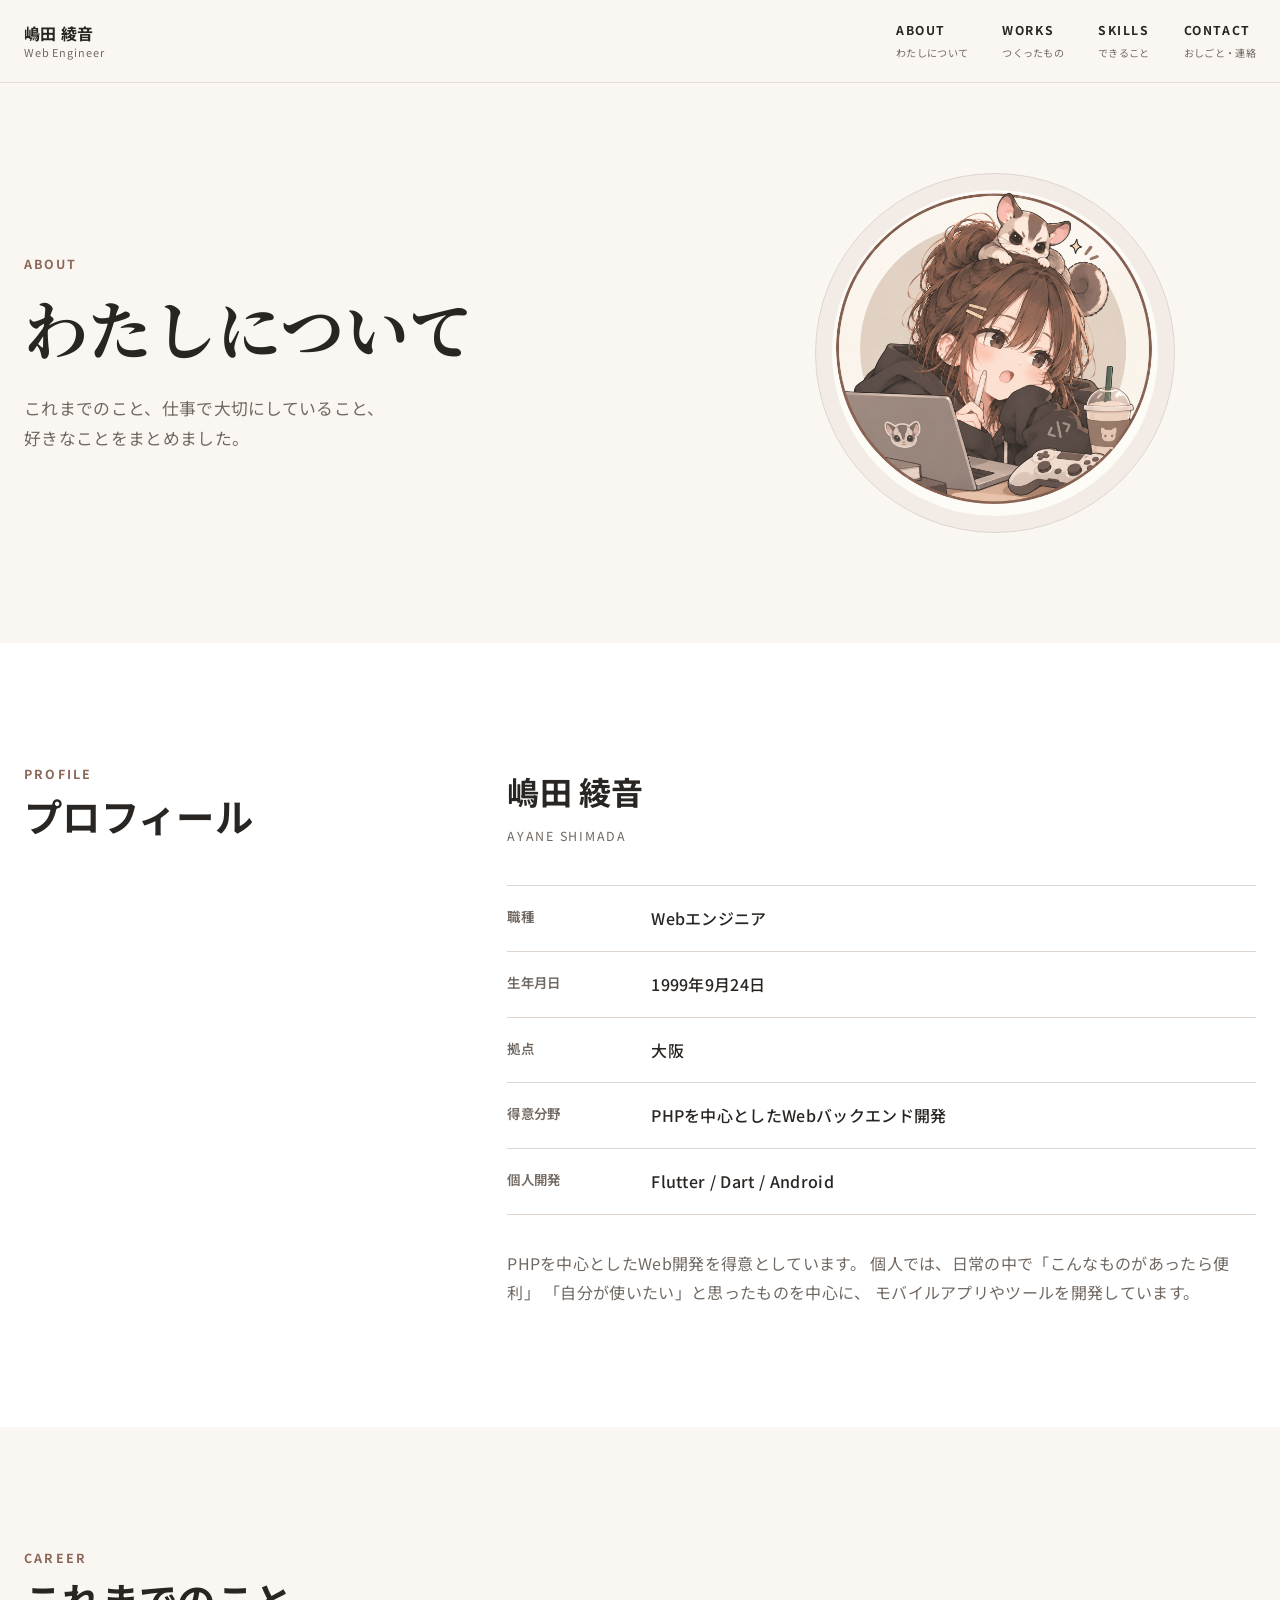
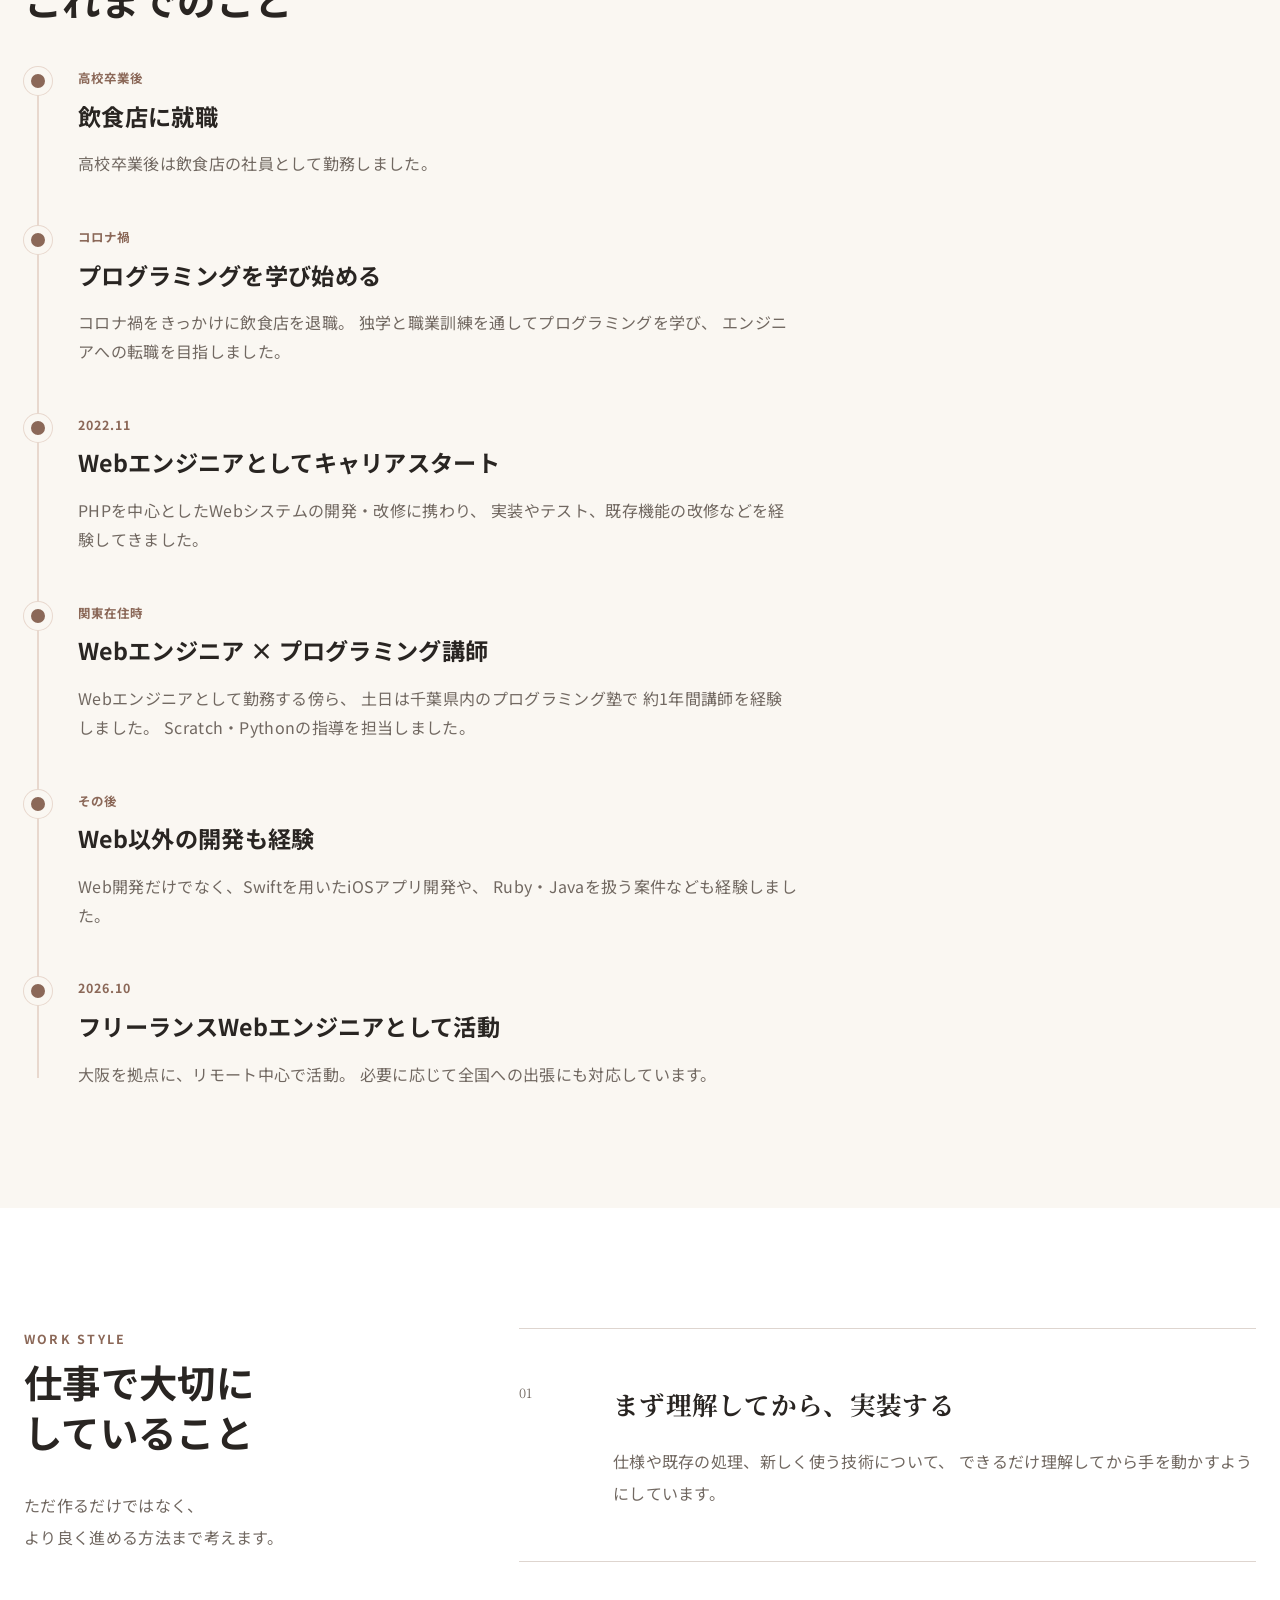
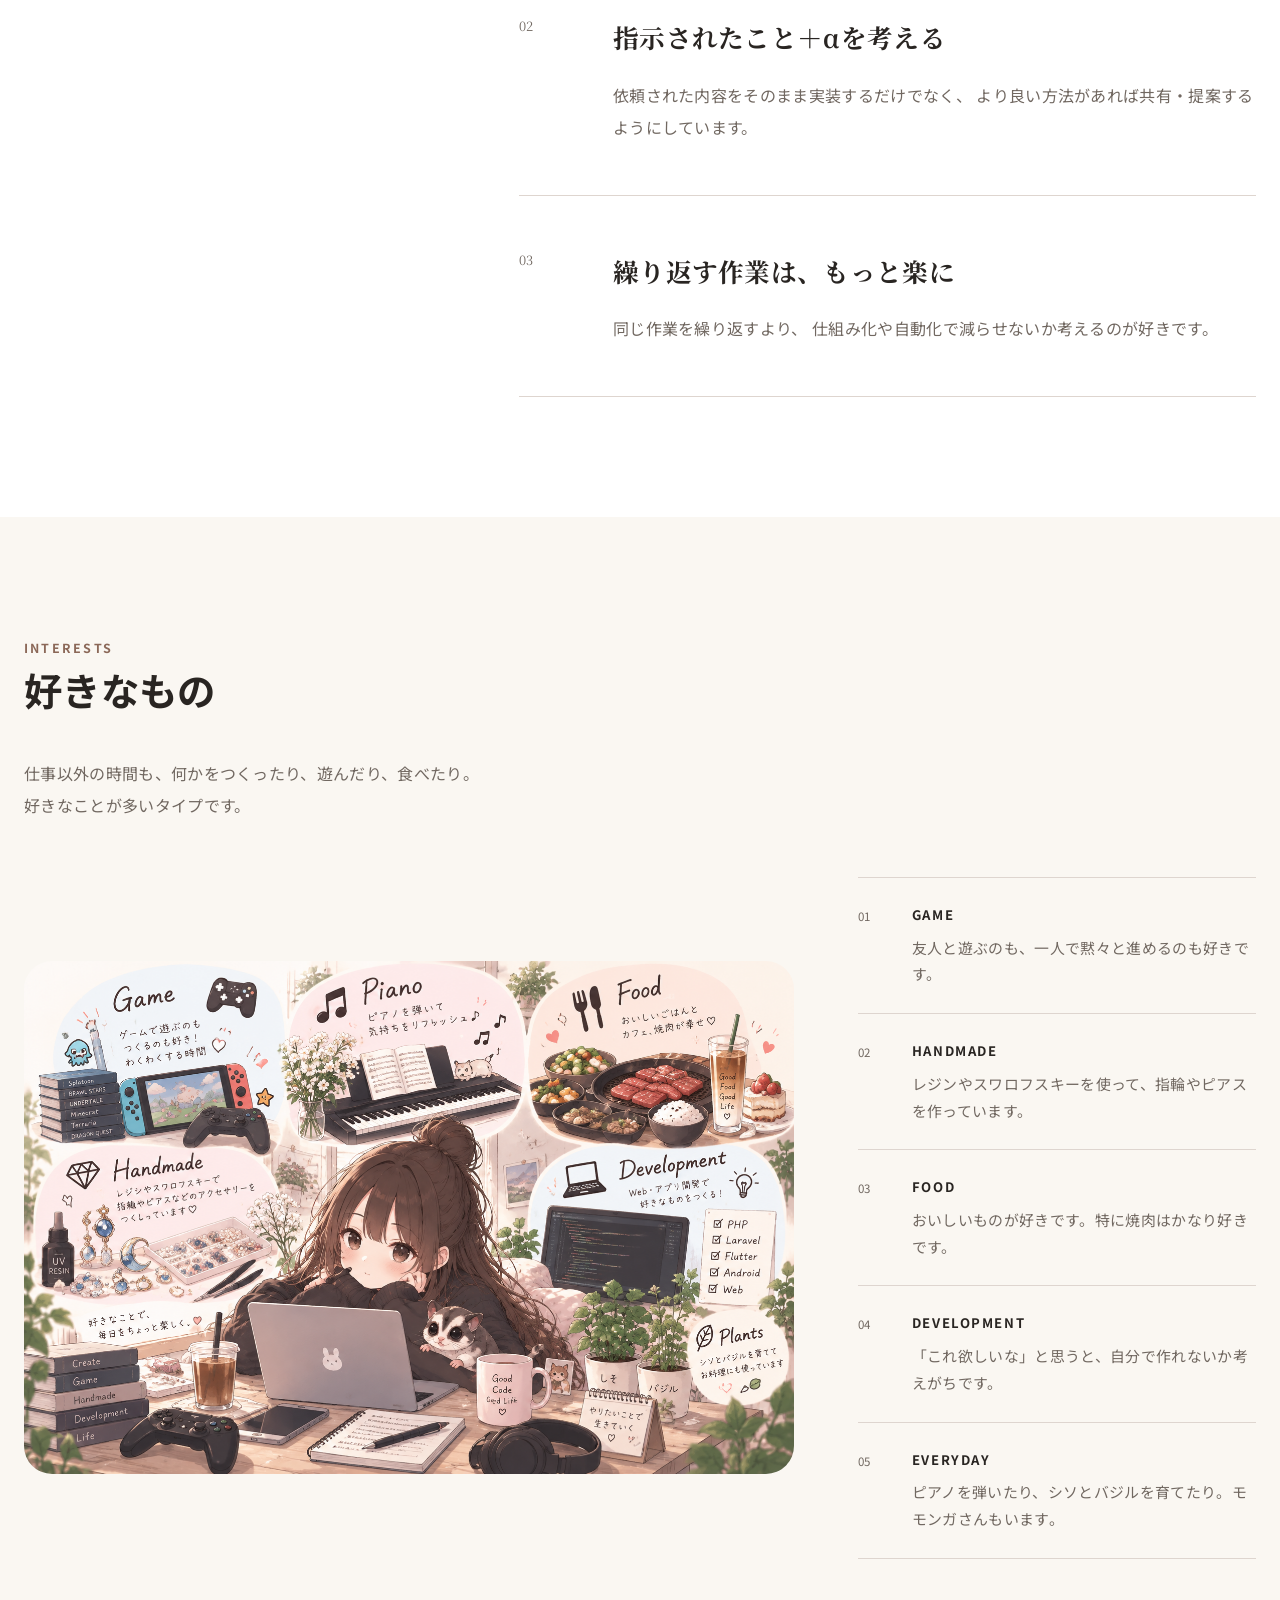
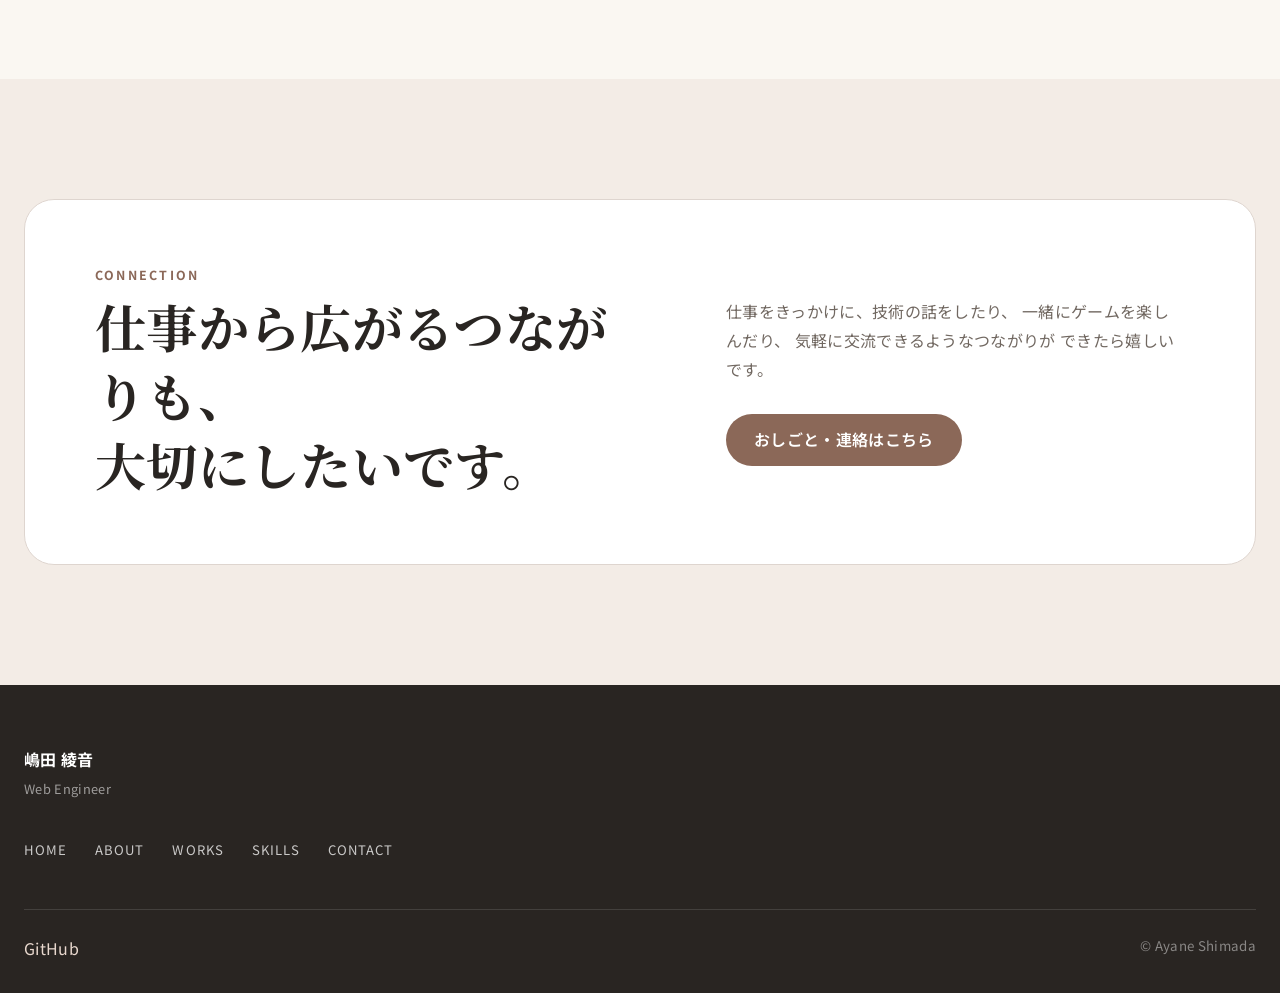
==== commit 1d6c08e1: "わたしについて画面を動かす" ====
--- a/about/index.html
+++ b/about/index.html
@@ -97,7 +97,7 @@
 
         <div class="page-hero-visual">
           <img
-            src="../assets/images/common/profile-main.png"
+            src="../assets/images/common/profile-main2.png"
             alt="嶋田綾音の仕事用アイコン"
             class="page-hero-image"
           >
@@ -308,61 +308,57 @@
          Values
     ========================== -->
     <section class="section values-section">
-      <div class="section-inner">
-
-        <div class="section-heading">
-          <p class="section-heading-en">VALUES</p>
-          <h2 class="section-heading-ja">
-            仕事で大切にしていること
-          </h2>
-        </div>
-
-        <div class="values-grid">
-
-          <article class="value-card">
-            <p class="value-number">01</p>
-
-            <h3 class="value-title">
-              学んでから、つくる。
-            </h3>
-
-            <p class="value-text">
-              必要な知識や技術をできるだけ理解してから、
-              実装に取り組むことを大切にしています。
+    <div class="section-inner values-layout">
+
+        <div class="values-intro">
+        <p class="section-heading-en">WORK STYLE</p>
+        <h2 class="section-heading-ja">
+            仕事で大切に<br>していること
+        </h2>
+
+        <p class="values-intro-text">
+            ただ作るだけではなく、<br>
+            より良く進める方法まで考えます。
+        </p>
+        </div>
+
+        <div class="values-list">
+
+        <article class="value-story">
+            <span class="value-story-number">01</span>
+            <div>
+            <h3>まず理解してから、実装する</h3>
+            <p>
+                仕様や既存の処理、新しく使う技術について、
+                できるだけ理解してから手を動かすようにしています。
             </p>
-          </article>
-
-
-          <article class="value-card">
-            <p class="value-number">02</p>
-
-            <h3 class="value-title">
-              より良い方法を考える。
-            </h3>
-
-            <p class="value-text">
-              指示されたことをそのまま行うだけでなく、
-              より良い案があれば共有・提案するようにしています。
+            </div>
+        </article>
+
+        <article class="value-story">
+            <span class="value-story-number">02</span>
+            <div>
+            <h3>指示されたこと＋αを考える</h3>
+            <p>
+                依頼された内容をそのまま実装するだけでなく、
+                より良い方法があれば共有・提案するようにしています。
             </p>
-          </article>
-
-
-          <article class="value-card">
-            <p class="value-number">03</p>
-
-            <h3 class="value-title">
-              効率よく、真面目に。
-            </h3>
-
-            <p class="value-text">
-              無駄を減らし、より効率的に進める方法を考えながら、
-              任された仕事には真面目に向き合います。
+            </div>
+        </article>
+
+        <article class="value-story">
+            <span class="value-story-number">03</span>
+            <div>
+            <h3>繰り返す作業は、もっと楽に</h3>
+            <p>
+                同じ作業を繰り返すより、
+                仕組み化や自動化で減らせないか考えるのが好きです。
             </p>
-          </article>
-
-        </div>
-
-      </div>
+            </div>
+        </article>
+
+        </div>
+    </div>
     </section>
 
 
@@ -370,68 +366,75 @@
          Interests
     ========================== -->
     <section class="section interests-section">
-      <div class="section-inner">
+    <div class="section-inner">
 
         <div class="section-heading">
-          <p class="section-heading-en">INTERESTS</p>
-          <h2 class="section-heading-ja">好きなもの</h2>
-        </div>
-
-        <div class="about-interest-grid">
-
-          <article class="about-interest-card">
-            <span class="about-interest-icon">🎮</span>
-            <p class="about-interest-en">GAME</p>
-            <h3 class="about-interest-title">ゲーム</h3>
-            <p class="about-interest-text">
-              休日は友人とゲームをして過ごすことも多いです。
-            </p>
-          </article>
-
-
-          <article class="about-interest-card">
-            <span class="about-interest-icon">🎹</span>
-            <p class="about-interest-en">PIANO</p>
-            <h3 class="about-interest-title">ピアノ</h3>
-            <p class="about-interest-text">
-              音楽を楽しむ時間も好きです。
-            </p>
-          </article>
-
-
-          <article class="about-interest-card">
-            <span class="about-interest-icon">🧵</span>
-            <p class="about-interest-en">HANDMADE</p>
-            <h3 class="about-interest-title">ハンドメイド</h3>
-            <p class="about-interest-text">
-              手を動かして何かを作ることが好きです。
-            </p>
-          </article>
-
-
-          <article class="about-interest-card">
-            <span class="about-interest-icon">🍚</span>
-            <p class="about-interest-en">FOOD</p>
-            <h3 class="about-interest-title">食べること</h3>
-            <p class="about-interest-text">
-              美味しいものを食べに行くことも楽しみのひとつです。
-            </p>
-          </article>
-
-
-          <article class="about-interest-card">
-            <span class="about-interest-icon">💻</span>
-            <p class="about-interest-en">DEVELOPMENT</p>
-            <h3 class="about-interest-title">ものづくり・個人開発</h3>
-            <p class="about-interest-text">
-              自分が欲しいものを考えて、
-              実際に形にしていく時間が好きです。
-            </p>
-          </article>
-
-        </div>
-
-      </div>
+        <p class="section-heading-en">INTERESTS</p>
+        <h2 class="section-heading-ja">好きなもの</h2>
+        </div>
+
+        <p class="interests-lead">
+        仕事以外の時間も、何かをつくったり、遊んだり、食べたり。<br>
+        好きなことが多いタイプです。
+        </p>
+
+        <div class="interests-showcase">
+
+        <div class="interests-visual">
+            <img
+            src="../assets/images/common/interests-about.png"
+            alt="ゲーム、ピアノ、ハンドメイド、食べること、個人開発など好きなものを描いたイラスト"
+            class="interests-image"
+            >
+        </div>
+
+        <div class="interests-notes">
+
+            <div class="interest-note">
+            <span>01</span>
+            <div>
+                <strong>GAME</strong>
+                <p>友人と遊ぶのも、一人で黙々と進めるのも好きです。</p>
+            </div>
+            </div>
+
+            <div class="interest-note">
+            <span>02</span>
+            <div>
+                <strong>HANDMADE</strong>
+                <p>レジンやスワロフスキーを使って、指輪やピアスを作っています。</p>
+            </div>
+            </div>
+
+            <div class="interest-note">
+            <span>03</span>
+            <div>
+                <strong>FOOD</strong>
+                <p>おいしいものが好きです。特に焼肉はかなり好きです。</p>
+            </div>
+            </div>
+
+            <div class="interest-note">
+            <span>04</span>
+            <div>
+                <strong>DEVELOPMENT</strong>
+                <p>「これ欲しいな」と思うと、自分で作れないか考えがちです。</p>
+            </div>
+            </div>
+
+            <div class="interest-note">
+            <span>05</span>
+            <div>
+                <strong>EVERYDAY</strong>
+                <p>ピアノを弾いたり、シソとバジルを育てたり。モモンガさんもいます。</p>
+            </div>
+            </div>
+
+        </div>
+
+        </div>
+
+    </div>
     </section>
 
 
--- a/assets/css/style.css
+++ b/assets/css/style.css
@@ -3524,4 +3524,529 @@
     min-height: auto;
   }
 
+}
+
+/* =========================
+   HOME Works - Horizontal
+========================= */
+
+.home-works-list {
+  display: grid;
+  gap: 24px;
+}
+
+.home-work-item {
+  border: 1px solid var(--color-border);
+  border-radius: 28px;
+  background: var(--color-surface);
+  overflow: hidden;
+}
+
+.home-work-link {
+  display: grid;
+  grid-template-columns: minmax(180px, 240px) 1fr;
+  gap: 42px;
+  align-items: center;
+  padding: 34px;
+  color: inherit;
+  text-decoration: none;
+  transition:
+    transform var(--transition),
+    box-shadow var(--transition),
+    border-color var(--transition);
+}
+
+.home-work-link:hover {
+  transform: translateY(-4px);
+}
+
+.home-work-icon-wrap {
+  min-height: 220px;
+  display: grid;
+  place-items: center;
+  border-radius: 22px;
+  background: var(--color-surface-soft);
+}
+
+.home-work-icon {
+  display: block;
+  width: min(76%, 180px);
+  height: auto;
+  aspect-ratio: 1;
+  object-fit: cover;
+  border-radius: 24%;
+  box-shadow: 0 18px 40px rgba(28, 21, 17, 0.14);
+}
+
+.home-work-content {
+  min-width: 0;
+}
+
+.home-work-title-row {
+  display: flex;
+  justify-content: space-between;
+  align-items: center;
+  gap: 20px;
+  margin-bottom: 14px;
+}
+
+.home-work-title-row .work-card-title {
+  margin: 0;
+}
+
+.home-work-arrow {
+  flex: 0 0 auto;
+  font-size: 1.35rem;
+  color: var(--color-accent);
+  transition: transform var(--transition);
+}
+
+.home-work-link:hover .home-work-arrow {
+  transform: translate(4px, -4px);
+}
+
+.home-work-content .work-card-description {
+  max-width: 680px;
+}
+
+.home-work-content .tag-list {
+  margin-top: 22px;
+}
+
+.home-work-content .work-card-more {
+  display: inline-block;
+  margin-top: 24px;
+}
+
+@media (max-width: 768px) {
+  .home-work-link {
+    grid-template-columns: 108px 1fr;
+    gap: 20px;
+    align-items: start;
+    padding: 22px;
+  }
+
+  .home-work-icon-wrap {
+    min-height: 108px;
+    border-radius: 18px;
+  }
+
+  .home-work-icon {
+    width: 82px;
+    border-radius: 22%;
+  }
+
+  .home-work-title-row {
+    gap: 12px;
+  }
+
+  .home-work-content .tag-list {
+    margin-top: 16px;
+  }
+
+  .home-work-content .work-card-more {
+    margin-top: 18px;
+  }
+}
+
+@media (max-width: 520px) {
+  .home-work-link {
+    grid-template-columns: 88px 1fr;
+    gap: 16px;
+    padding: 18px;
+  }
+
+  .home-work-icon-wrap {
+    min-height: 88px;
+  }
+
+  .home-work-icon {
+    width: 68px;
+  }
+
+  .home-work-arrow {
+    display: none;
+  }
+}
+
+.values-layout {
+  display: grid;
+  grid-template-columns: 0.75fr 1.4fr;
+  gap: 100px;
+  align-items: start;
+}
+
+.values-intro {
+  position: sticky;
+  top: 140px;
+}
+
+.values-intro-text {
+  margin-top: 32px;
+  color: var(--color-text-sub);
+  line-height: 2;
+}
+
+.values-list {
+  border-top: 1px solid var(--color-border);
+}
+
+.value-story {
+  display: grid;
+  grid-template-columns: 70px 1fr;
+  gap: 24px;
+  padding: 52px 0;
+  border-bottom: 1px solid var(--color-border);
+
+  opacity: 0;
+  transform: translateY(28px);
+  transition:
+    opacity 0.7s ease,
+    transform 0.7s ease;
+}
+
+.value-story.is-visible {
+  opacity: 1;
+  transform: translateY(0);
+}
+
+.value-story-number {
+  font-family: var(--font-serif);
+  font-size: 0.8rem;
+  color: var(--color-text-sub);
+}
+
+.value-story h3 {
+  margin: 0 0 18px;
+  font-size: clamp(1.35rem, 2vw, 1.8rem);
+  font-family: var(--font-serif);
+}
+
+.value-story p {
+  margin: 0;
+  line-height: 2;
+  color: var(--color-text-sub);
+}
+
+@media (max-width: 768px) {
+  .values-layout {
+    grid-template-columns: 1fr;
+    gap: 48px;
+  }
+
+  .values-intro {
+    position: static;
+  }
+
+  .value-story {
+    grid-template-columns: 42px 1fr;
+    gap: 14px;
+    padding: 38px 0;
+  }
+}
+
+.interests-lead {
+  margin: 24px 0 56px;
+  max-width: 620px;
+  line-height: 2;
+  color: var(--color-text-sub);
+}
+
+.interests-showcase {
+  display: grid;
+  grid-template-columns: 1.45fr 0.75fr;
+  gap: 64px;
+  align-items: center;
+}
+
+.interests-visual {
+  overflow: hidden;
+  border-radius: 28px;
+}
+
+.interests-image {
+  width: 100%;
+  display: block;
+  transition: transform 0.8s cubic-bezier(.2,.8,.2,1);
+}
+
+.interests-visual:hover .interests-image {
+  transform: scale(1.025);
+}
+
+.interests-notes {
+  border-top: 1px solid var(--color-border);
+}
+
+.interest-note {
+  display: grid;
+  grid-template-columns: 38px 1fr;
+  gap: 16px;
+
+  padding: 25px 0;
+  border-bottom: 1px solid var(--color-border);
+
+  opacity: 0;
+  transform: translateX(20px);
+
+  transition:
+    opacity 0.65s ease,
+    transform 0.65s ease;
+}
+
+.interest-note.is-visible {
+  opacity: 1;
+  transform: translateX(0);
+}
+
+.interest-note > span {
+  font-size: 0.72rem;
+  color: var(--color-text-sub);
+  padding-top: 3px;
+}
+
+.interest-note strong {
+  display: block;
+  margin-bottom: 8px;
+  font-size: 0.82rem;
+  letter-spacing: 0.12em;
+}
+
+.interest-note p {
+  margin: 0;
+  line-height: 1.8;
+  color: var(--color-text-sub);
+  font-size: 0.93rem;
+}
+
+@media (max-width: 768px) {
+  .interests-lead {
+    margin-bottom: 32px;
+  }
+
+  .interests-showcase {
+    grid-template-columns: 1fr;
+    gap: 32px;
+  }
+
+  .interests-visual {
+    border-radius: 18px;
+  }
+
+  .interest-note {
+    padding: 20px 0;
+  }
+}
+
+/* ==================================================
+   ABOUT PAGE ANIMATION
+================================================== */
+
+
+/* ------------------------------
+   Profile
+------------------------------ */
+
+.about-profile-name {
+  opacity: 0;
+  transform: translateY(18px);
+
+  transition:
+    opacity 0.7s ease,
+    transform 0.7s ease;
+}
+
+.about-profile-name.is-visible {
+  opacity: 1;
+  transform: translateY(0);
+}
+
+.profile-row {
+  opacity: 0;
+  transform: translateY(14px);
+
+  transition:
+    opacity 0.6s ease,
+    transform 0.6s ease;
+}
+
+.profile-row.is-visible {
+  opacity: 1;
+  transform: translateY(0);
+}
+
+.about-profile-text {
+  opacity: 0;
+  transform: translateY(16px);
+
+  transition:
+    opacity 0.7s ease,
+    transform 0.7s ease;
+}
+
+.about-profile-text.is-visible {
+  opacity: 1;
+  transform: translateY(0);
+}
+
+
+/* ------------------------------
+   Career
+------------------------------ */
+
+.career-timeline {
+  position: relative;
+}
+
+.career-timeline::before {
+  transform: scaleY(0);
+  transform-origin: top;
+
+  transition:
+    transform 1.5s cubic-bezier(.22, 1, .36, 1);
+}
+
+.career-timeline.is-visible::before {
+  transform: scaleY(1);
+}
+
+.career-item {
+  opacity: 0;
+
+  transition:
+    opacity 0.75s ease,
+    transform 0.75s cubic-bezier(.22, 1, .36, 1);
+}
+
+.career-item:nth-child(odd) {
+  transform: translateX(-24px);
+}
+
+.career-item:nth-child(even) {
+  transform: translateX(24px);
+}
+
+.career-item.is-visible {
+  opacity: 1;
+  transform: translateX(0);
+}
+
+.career-marker {
+  transform: scale(0);
+
+  transition:
+    transform 0.45s cubic-bezier(.22, 1.4, .36, 1);
+}
+
+.career-item.is-visible .career-marker {
+  transform: scale(1);
+}
+
+
+/* ------------------------------
+   Work Style
+------------------------------ */
+
+.value-story {
+  opacity: 0;
+  transform: translateY(28px);
+
+  transition:
+    opacity 0.7s ease,
+    transform 0.7s cubic-bezier(.22, 1, .36, 1);
+}
+
+.value-story.is-visible {
+  opacity: 1;
+  transform: translateY(0);
+}
+
+
+/* ------------------------------
+   Interests
+------------------------------ */
+
+.interests-visual {
+  opacity: 0;
+  transform:
+    translateY(24px)
+    scale(0.98);
+
+  transition:
+    opacity 0.9s ease,
+    transform 0.9s cubic-bezier(.22, 1, .36, 1);
+}
+
+.interests-visual.is-visible {
+  opacity: 1;
+  transform:
+    translateY(0)
+    scale(1);
+}
+
+.interests-image {
+  display: block;
+  width: 100%;
+
+  transition:
+    transform 0.8s cubic-bezier(.22, 1, .36, 1);
+}
+
+.interests-visual:hover .interests-image {
+  transform: scale(1.025);
+}
+
+.interest-note {
+  opacity: 0;
+  transform: translateX(22px);
+
+  transition:
+    opacity 0.65s ease,
+    transform 0.65s cubic-bezier(.22, 1, .36, 1);
+}
+
+.interest-note.is-visible {
+  opacity: 1;
+  transform: translateX(0);
+}
+
+
+/* ------------------------------
+   Connection
+------------------------------ */
+
+.connection-card {
+  opacity: 0;
+  transform: translateY(28px);
+
+  transition:
+    opacity 0.9s ease,
+    transform 0.9s cubic-bezier(.22, 1, .36, 1);
+}
+
+.connection-card.is-visible {
+  opacity: 1;
+  transform: translateY(0);
+}
+
+
+/* ------------------------------
+   Accessibility
+------------------------------ */
+
+@media (prefers-reduced-motion: reduce) {
+
+  .about-profile-name,
+  .profile-row,
+  .about-profile-text,
+  .career-timeline::before,
+  .career-item,
+  .career-marker,
+  .value-story,
+  .interests-visual,
+  .interests-image,
+  .interest-note,
+  .connection-card {
+    transition: none !important;
+  }
 }
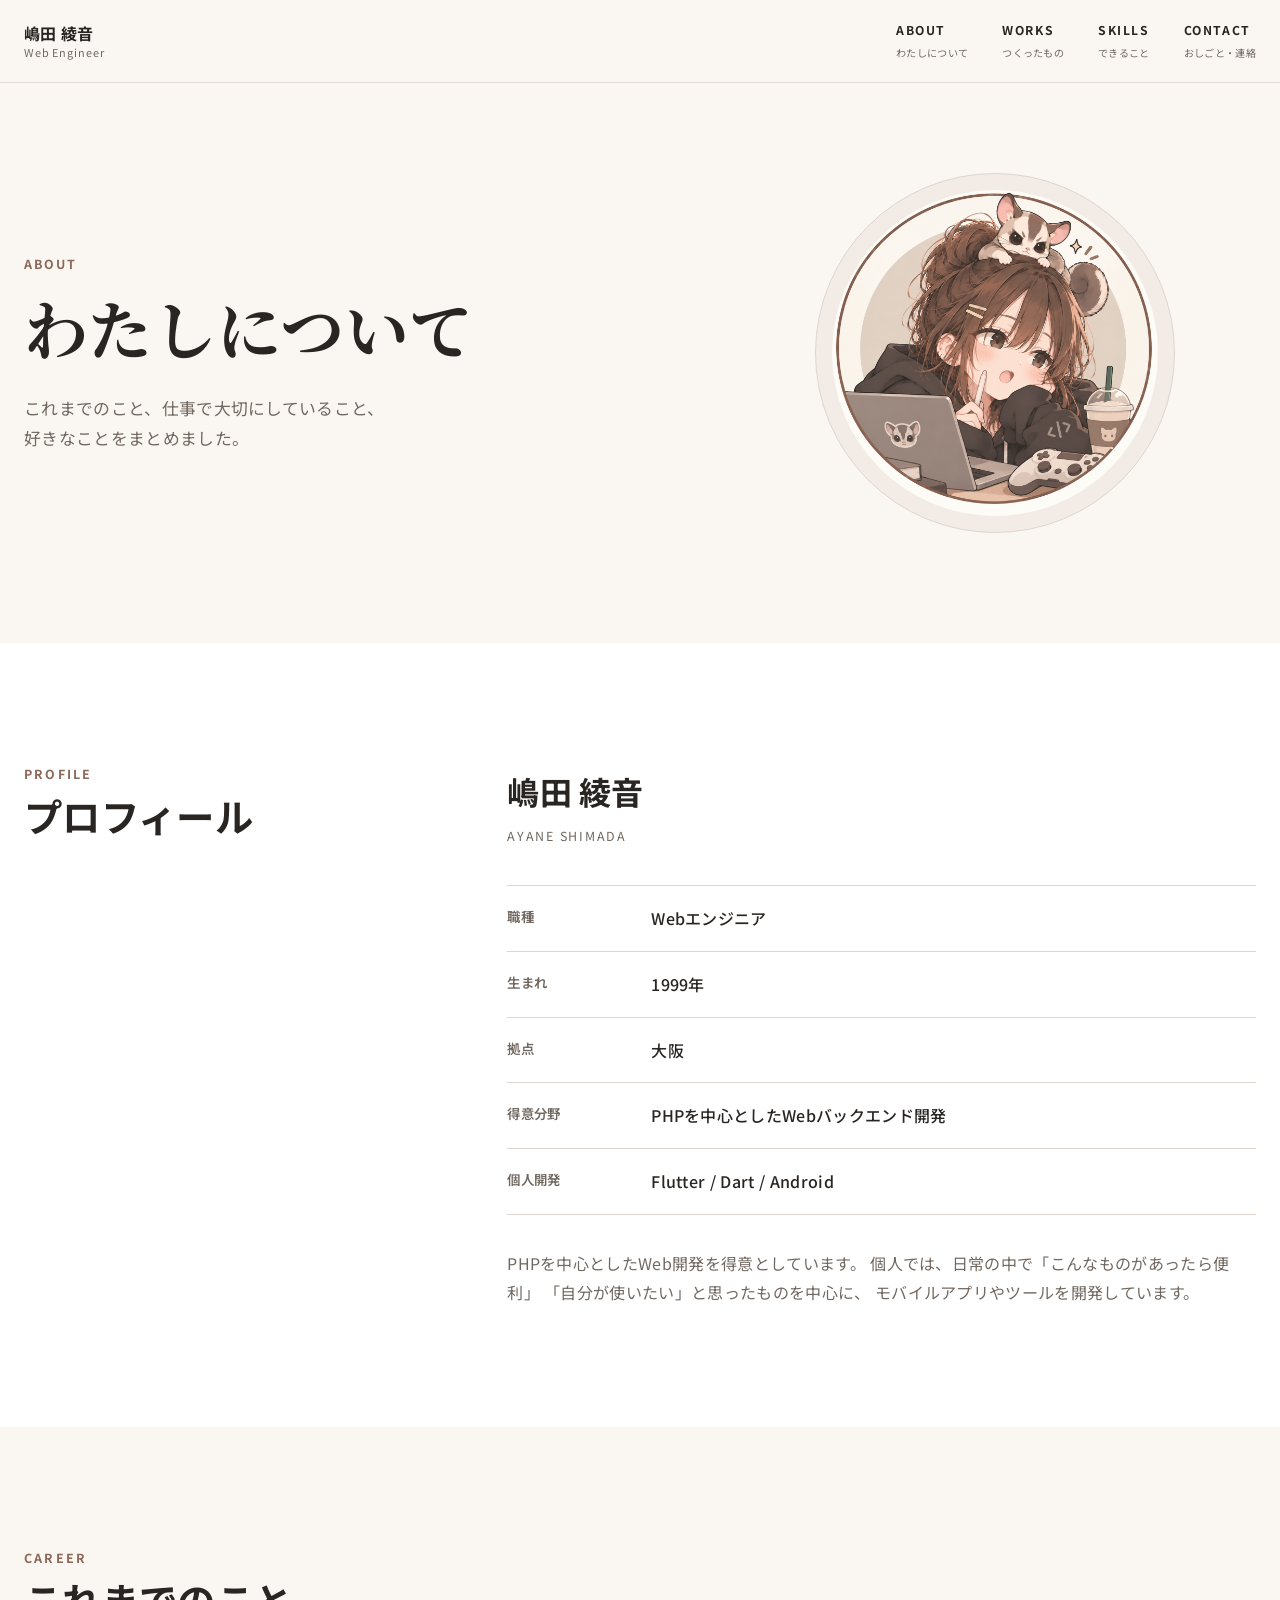
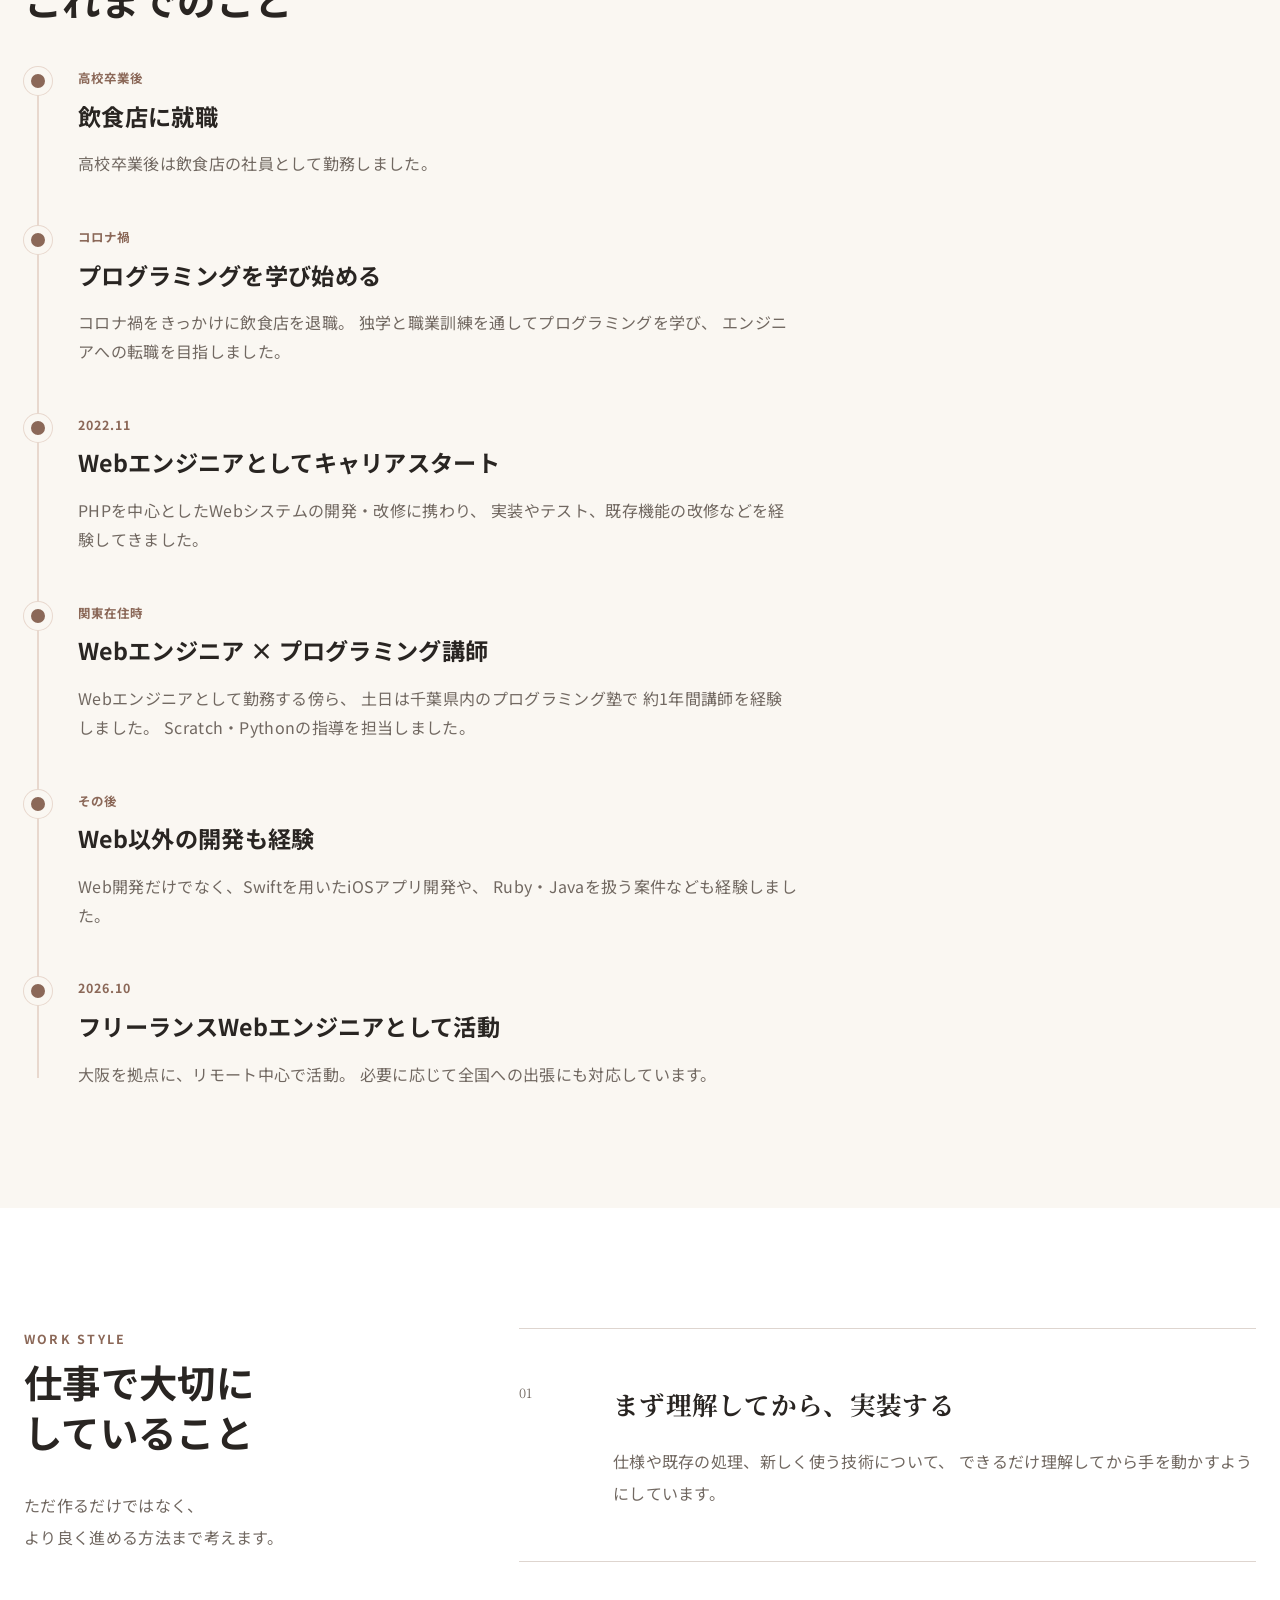
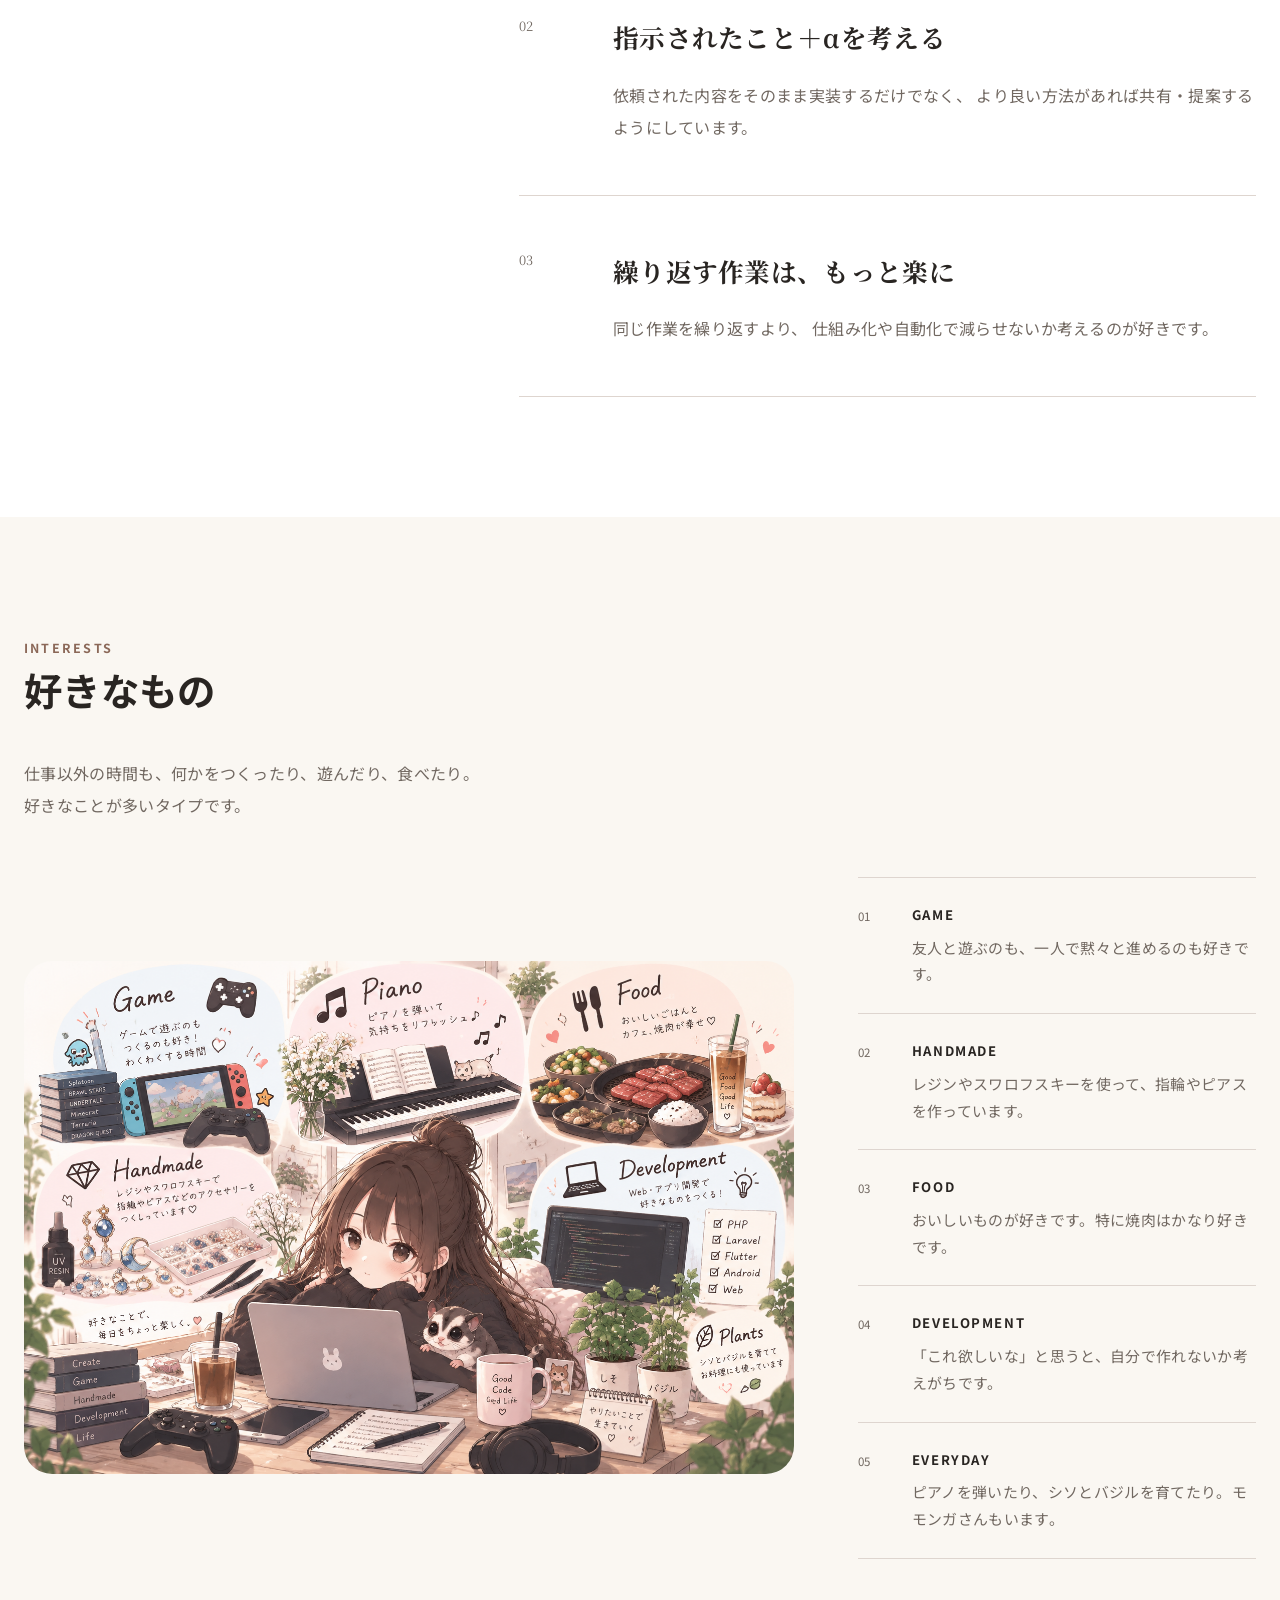
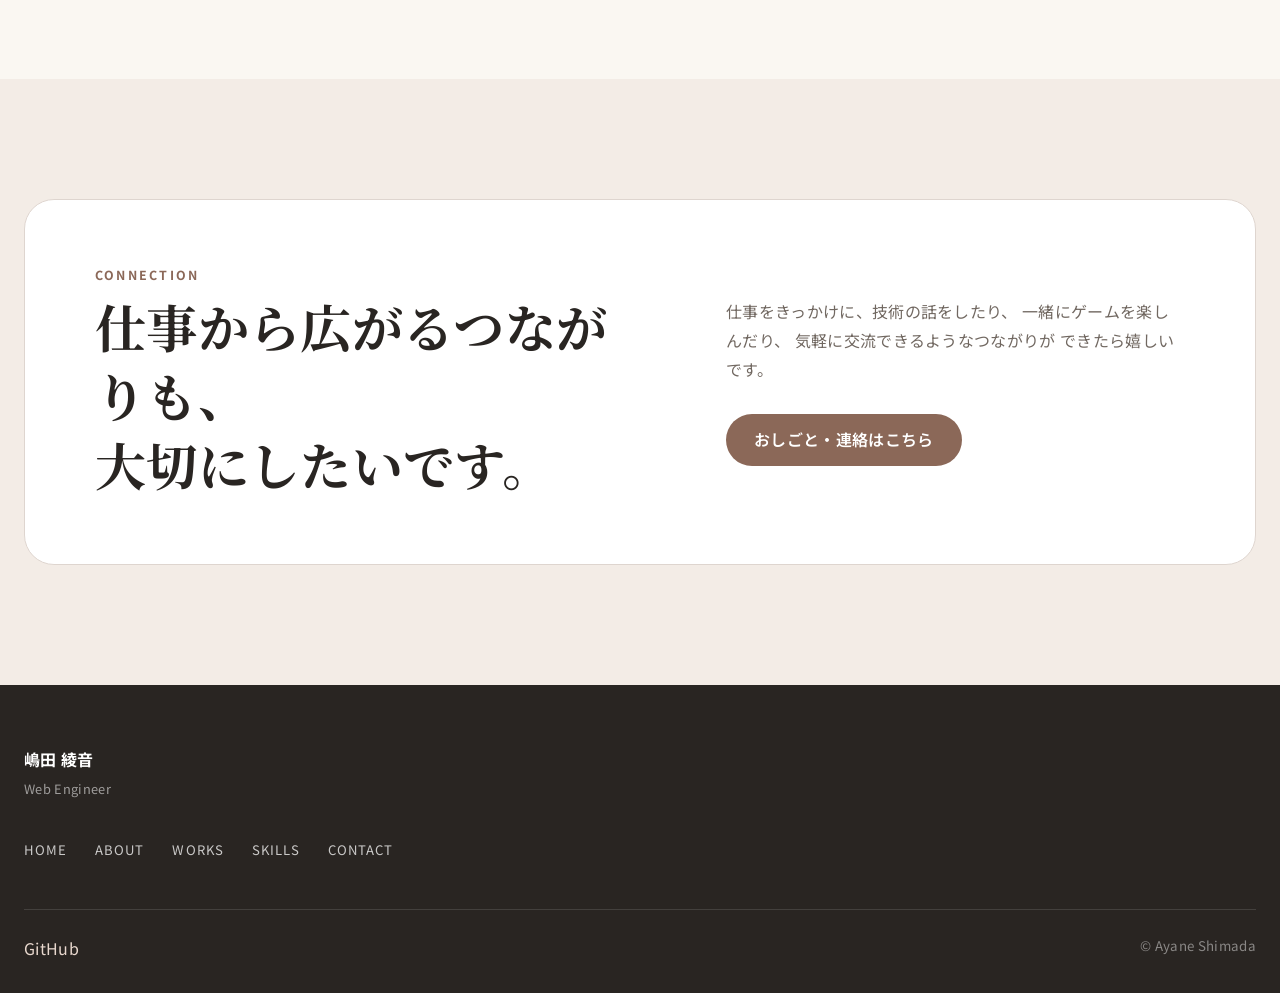
==== commit 04797212: "個人情報修正" ====
--- a/about/index.html
+++ b/about/index.html
@@ -140,8 +140,8 @@
               </div>
 
               <div class="profile-row">
-                <dt>生年月日</dt>
-                <dd>1999年9月24日</dd>
+                <dt>生まれ</dt>
+                <dd>1999年</dd>
               </div>
 
               <div class="profile-row">
--- a/assets/css/style.css
+++ b/assets/css/style.css
@@ -3165,56 +3165,6 @@
 }
 
 /* =========================
-   Contact Page
-========================= */
-
-.contact-page-hero {
-  background:
-    linear-gradient(
-      135deg,
-      var(--color-bg),
-      #f1e8df
-    );
-}
-
-.contact-hero-message {
-  min-height: 350px;
-
-  padding: 48px;
-
-  display: flex;
-  flex-direction: column;
-  justify-content: center;
-
-  border-radius: 30px;
-
-  background: #5f463a;
-
-  color: #fff;
-}
-
-.contact-hero-small {
-  margin: 0 0 18px;
-
-  color: var(--color-accent-soft);
-
-  font-size: 0.72rem;
-  font-weight: 700;
-  letter-spacing: 0.16em;
-}
-
-.contact-hero-main {
-  margin: 0;
-
-  font-family: var(--font-serif);
-
-  font-size: clamp(3rem, 6vw, 5.5rem);
-
-  line-height: 1.25;
-}
-
-
-/* =========================
    Intro
 ========================= */
 
@@ -4049,4 +3999,1809 @@
   .connection-card {
     transition: none !important;
   }
+}
+
+/* ==================================================
+   HOME ANIMATION
+================================================== */
+
+
+/* ------------------------------
+   Hero
+------------------------------ */
+
+.hero-label,
+.hero-title,
+.hero-profile,
+.hero-description,
+.hero-actions,
+.hero-visual {
+  opacity: 0;
+  transform: translateY(20px);
+
+  transition:
+    opacity 0.8s ease,
+    transform 0.8s cubic-bezier(.22, 1, .36, 1);
+}
+
+.hero-label.is-visible,
+.hero-title.is-visible,
+.hero-profile.is-visible,
+.hero-description.is-visible,
+.hero-actions.is-visible,
+.hero-visual.is-visible {
+  opacity: 1;
+  transform: translateY(0);
+}
+
+.hero-visual {
+  transform:
+    translateY(20px)
+    scale(0.97);
+}
+
+.hero-visual.is-visible {
+  transform:
+    translateY(0)
+    scale(1);
+}
+
+
+/* ------------------------------
+   About
+------------------------------ */
+
+.about-home-main {
+  opacity: 0;
+  transform: translateX(-24px);
+
+  transition:
+    opacity 0.8s ease,
+    transform 0.8s cubic-bezier(.22, 1, .36, 1);
+}
+
+.about-home-main.is-visible {
+  opacity: 1;
+  transform: translateX(0);
+}
+
+.about-home-interests {
+  opacity: 0;
+  transform:
+    translateX(24px)
+    scale(0.98);
+
+  transition:
+    opacity 0.9s ease,
+    transform 0.9s cubic-bezier(.22, 1, .36, 1);
+}
+
+.about-home-interests.is-visible {
+  opacity: 1;
+  transform:
+    translateX(0)
+    scale(1);
+}
+
+
+/* ------------------------------
+   Works
+------------------------------ */
+
+.home-work-item {
+  opacity: 0;
+  transform: translateY(26px);
+
+  transition:
+    opacity 0.75s ease,
+    transform 0.75s cubic-bezier(.22, 1, .36, 1);
+}
+
+.home-work-item.is-visible {
+  opacity: 1;
+  transform: translateY(0);
+}
+
+.home-work-link {
+  transition:
+    transform 0.35s ease,
+    box-shadow 0.35s ease;
+}
+
+.home-work-link:hover {
+  transform: translateY(-5px);
+}
+
+
+/* ------------------------------
+   Skills
+------------------------------ */
+
+.skills-home-main {
+  opacity: 0;
+  transform: translateX(-20px);
+
+  transition:
+    opacity 0.8s ease,
+    transform 0.8s cubic-bezier(.22, 1, .36, 1);
+}
+
+.skills-home-main.is-visible {
+  opacity: 1;
+  transform: translateX(0);
+}
+
+.skill-summary {
+  opacity: 0;
+  transform: translateX(18px);
+
+  transition:
+    opacity 0.65s ease,
+    transform 0.65s cubic-bezier(.22, 1, .36, 1);
+}
+
+.skill-summary.is-visible {
+  opacity: 1;
+  transform: translateX(0);
+}
+
+
+/* ------------------------------
+   Contact
+------------------------------ */
+
+.contact-home {
+  opacity: 0;
+  transform: translateY(28px);
+
+  transition:
+    opacity 0.9s ease,
+    transform 0.9s cubic-bezier(.22, 1, .36, 1);
+}
+
+.contact-home.is-visible {
+  opacity: 1;
+  transform: translateY(0);
+}
+
+
+/* ------------------------------
+   Reduce Motion
+------------------------------ */
+
+@media (prefers-reduced-motion: reduce) {
+
+  .hero-label,
+  .hero-title,
+  .hero-profile,
+  .hero-description,
+  .hero-actions,
+  .hero-visual,
+  .about-home-main,
+  .about-home-interests,
+  .home-work-item,
+  .skills-home-main,
+  .skill-summary,
+  .contact-home {
+    opacity: 1 !important;
+    transform: none !important;
+    transition: none !important;
+  }
+}
+
+@media (min-width: 769px) {
+  .hero-image-frame {
+    animation: heroFloat 5s ease-in-out infinite;
+  }
+
+  @keyframes heroFloat {
+    0%,
+    100% {
+      transform: translateY(0);
+    }
+
+    50% {
+      transform: translateY(-8px);
+    }
+  }
+}
+
+/* WORKS PAGE - animation / polish
+   Add to the end of assets/css/style.css */
+
+.works-hero-word span {display:block;opacity:0;transform:translateX(28px);transition:opacity .7s ease,transform .7s cubic-bezier(.22,1,.36,1)}
+.works-page-hero.is-visible .works-hero-word span {opacity:1;transform:translateX(0)}
+.works-page-hero.is-visible .works-hero-word span:nth-child(1){transition-delay:.15s}
+.works-page-hero.is-visible .works-hero-word span:nth-child(2){transition-delay:.28s}
+.works-page-hero.is-visible .works-hero-word span:nth-child(3){transition-delay:.41s}
+
+.works-page-card{opacity:0;transition:opacity .8s ease,transform .8s cubic-bezier(.22,1,.36,1)}
+.works-page-card:nth-child(odd){transform:translateX(-32px)}
+.works-page-card:nth-child(even){transform:translateX(32px)}
+.works-page-card.is-visible{opacity:1;transform:translateX(0)}
+.works-page-card-link{transition:transform .35s ease,box-shadow .35s ease}
+.works-page-card-link:hover{transform:translateY(-7px)}
+.works-page-project-icon{transition:transform .45s cubic-bezier(.22,1,.36,1)}
+.works-page-card-link:hover .works-page-project-icon{transform:scale(1.05) rotate(-2deg)}
+.works-page-arrow{transition:transform .3s ease}
+.works-page-card-link:hover .works-page-arrow{transform:translateX(5px)}
+
+.development-process{position:relative;display:grid;grid-template-columns:repeat(4,1fr);gap:0;margin-top:56px}
+.development-process::before{content:"";position:absolute;top:35px;left:8%;width:84%;height:1px;background:var(--color-border);transform:scaleX(0);transform-origin:left;transition:transform 1.4s cubic-bezier(.22,1,.36,1)}
+.development-process.is-visible::before{transform:scaleX(1)}
+.process-card{position:relative;background:transparent;border:0;padding:0 28px 0 0;opacity:0;transform:translateY(24px);transition:opacity .7s ease,transform .7s cubic-bezier(.22,1,.36,1)}
+.process-card::before{content:"";width:10px;height:10px;display:block;margin-bottom:28px;border-radius:50%;background:var(--color-text);transform:scale(0);transition:transform .4s cubic-bezier(.22,1.4,.36,1)}
+.process-card.is-visible{opacity:1;transform:translateY(0)}
+.process-card.is-visible::before{transform:scale(1)}
+
+.github-card{opacity:0;transform:translateY(28px);transition:opacity .9s ease,transform .9s cubic-bezier(.22,1,.36,1)}
+.github-card.is-visible{opacity:1;transform:translateY(0)}
+
+@media (max-width:768px){.works-page-card:nth-child(odd),.works-page-card:nth-child(even){transform:translateY(24px)}.works-page-card.is-visible{transform:translateY(0)}.development-process{grid-template-columns:1fr;gap:32px;padding-left:28px}.development-process::before{top:0;left:4px;width:1px;height:100%;transform:scaleY(0);transform-origin:top}.development-process.is-visible::before{transform:scaleY(1)}.process-card{padding:0}.process-card::before{position:absolute;left:-28px;top:7px;margin:0}}
+
+@media (prefers-reduced-motion:reduce){.works-hero-word span,.works-page-card,.works-page-card-link,.works-page-project-icon,.works-page-arrow,.development-process::before,.process-card,.process-card::before,.github-card{transition:none!important;animation:none!important}.works-hero-word span,.works-page-card,.process-card,.github-card{opacity:1!important;transform:none!important}.development-process::before,.process-card::before{transform:none!important}}
+
+
+/* ==================================================
+   SKILLS PAGE COMPLETE
+   Add to the end of assets/css/style.css
+================================================== */
+
+/* Hero */
+.skills-page-hero {
+  overflow: hidden;
+}
+
+.skills-hero-tags {
+  display: flex;
+  flex-wrap: wrap;
+  gap: 10px;
+  margin-top: 28px;
+}
+
+.skills-hero-tags span {
+  padding: 8px 12px;
+  border: 1px solid var(--color-border);
+  border-radius: 999px;
+  font-size: 0.78rem;
+  letter-spacing: .03em;
+  color: var(--color-text-sub);
+  background: rgba(255, 255, 255, .35);
+}
+
+.skills-hero-visual {
+  position: relative;
+  min-width: 320px;
+  padding: 42px 44px;
+  border: 1px solid var(--color-border);
+  border-radius: 28px;
+  background:
+    linear-gradient(180deg, rgba(255,255,255,.62), rgba(255,255,255,.2));
+  overflow: hidden;
+}
+
+.skills-hero-visual::after {
+  content: "";
+  position: absolute;
+  width: 180px;
+  height: 180px;
+  right: -70px;
+  bottom: -70px;
+  border-radius: 50%;
+  border: 1px solid var(--color-border);
+  opacity: .65;
+}
+
+.skills-hero-small,
+.skills-hero-sub {
+  margin: 0;
+}
+
+.skills-hero-small {
+  font-size: .72rem;
+  letter-spacing: .14em;
+  color: var(--color-text-sub);
+}
+
+.skills-hero-code {
+  display: flex;
+  gap: 12px;
+  align-items: baseline;
+  margin: 18px 0 10px;
+  font-family: var(--font-serif);
+  font-size: clamp(2.4rem, 5vw, 4.8rem);
+  line-height: 1;
+}
+
+.skills-hero-code span:nth-child(2) {
+  opacity: .35;
+}
+
+.skills-hero-sub {
+  font-size: .92rem;
+  letter-spacing: .06em;
+  color: var(--color-text-sub);
+}
+
+.skills-hero-note {
+  margin: 30px 0 0;
+  line-height: 1.9;
+  color: var(--color-text-sub);
+  font-size: .92rem;
+}
+
+/* Core */
+.skills-core-layout {
+  display: grid;
+  grid-template-columns: minmax(240px, .72fr) minmax(0, 1.45fr);
+  gap: 88px;
+  align-items: start;
+}
+
+.skills-core-heading {
+  position: sticky;
+  top: 130px;
+}
+
+.skills-core-intro {
+  margin: 30px 0 0;
+  line-height: 2;
+  color: var(--color-text-sub);
+}
+
+.skills-core-map {
+  position: relative;
+}
+
+.skills-core-node {
+  position: relative;
+  padding: 32px 34px;
+  border: 1px solid var(--color-border);
+  border-radius: 22px;
+  background: var(--color-surface);
+}
+
+.skills-core-node-main {
+  max-width: 360px;
+}
+
+.skills-core-node-label {
+  display: block;
+  margin-bottom: 12px;
+  font-size: .7rem;
+  letter-spacing: .14em;
+  color: var(--color-text-sub);
+}
+
+.skills-core-node strong {
+  display: block;
+  font-family: var(--font-serif);
+  font-size: clamp(1.8rem, 3vw, 2.7rem);
+}
+
+.skills-core-node small {
+  display: block;
+  margin-top: 8px;
+  color: var(--color-text-sub);
+}
+
+.skills-core-line {
+  width: 1px;
+  height: 54px;
+  margin-left: 42px;
+  background: var(--color-border);
+  transform: scaleY(0);
+  transform-origin: top;
+  transition: transform .9s cubic-bezier(.22,1,.36,1);
+}
+
+.skills-core-map.is-visible .skills-core-line {
+  transform: scaleY(1);
+}
+
+.skills-core-branches {
+  border-top: 1px solid var(--color-border);
+}
+
+.skills-core-branch {
+  display: grid;
+  grid-template-columns: 44px 1fr;
+  gap: 18px;
+  padding: 28px 0;
+  border-bottom: 1px solid var(--color-border);
+  opacity: 0;
+  transform: translateX(22px);
+  transition:
+    opacity .7s ease,
+    transform .7s cubic-bezier(.22,1,.36,1);
+}
+
+.skills-core-branch.is-visible {
+  opacity: 1;
+  transform: translateX(0);
+}
+
+.skills-core-branch > span {
+  font-size: .72rem;
+  color: var(--color-text-sub);
+  padding-top: 4px;
+}
+
+.skills-core-branch p,
+.skills-core-branch h3,
+.skills-core-branch small {
+  margin: 0;
+}
+
+.skills-core-branch p {
+  margin-bottom: 7px;
+  font-size: .68rem;
+  letter-spacing: .14em;
+  color: var(--color-text-sub);
+}
+
+.skills-core-branch h3 {
+  font-size: 1.15rem;
+}
+
+.skills-core-branch small {
+  display: block;
+  margin-top: 9px;
+  line-height: 1.7;
+  color: var(--color-text-sub);
+}
+
+/* Capabilities */
+.skills-capability-list {
+  margin-top: 48px;
+  border-top: 1px solid var(--color-border);
+}
+
+.skills-capability-item {
+  display: grid;
+  grid-template-columns: 54px minmax(0, 1fr) minmax(180px, .55fr);
+  gap: 28px;
+  align-items: center;
+  padding: 34px 0;
+  border-bottom: 1px solid var(--color-border);
+  opacity: 0;
+  transform: translateY(20px);
+  transition:
+    opacity .7s ease,
+    transform .7s cubic-bezier(.22,1,.36,1);
+}
+
+.skills-capability-item.is-visible {
+  opacity: 1;
+  transform: translateY(0);
+}
+
+.skills-capability-index {
+  font-size: .75rem;
+  color: var(--color-text-sub);
+}
+
+.skills-capability-en {
+  margin: 0 0 8px;
+  font-size: .7rem;
+  letter-spacing: .13em;
+  color: var(--color-text-sub);
+}
+
+.skills-capability-main h3 {
+  margin: 0 0 12px;
+  font-size: clamp(1.25rem, 2vw, 1.6rem);
+}
+
+.skills-capability-main > p:last-child {
+  margin: 0;
+  max-width: 720px;
+  line-height: 1.9;
+  color: var(--color-text-sub);
+}
+
+.skills-capability-tags {
+  display: flex;
+  justify-content: flex-end;
+  flex-wrap: wrap;
+  gap: 8px;
+  margin: 0;
+  padding: 0;
+  list-style: none;
+}
+
+.skills-capability-tags li {
+  padding: 7px 10px;
+  border-radius: 999px;
+  background: var(--color-surface-soft);
+  font-size: .72rem;
+  color: var(--color-text-sub);
+}
+
+/* Stack */
+.skills-stack-intro {
+  max-width: 720px;
+  margin: 24px 0 0;
+  line-height: 1.9;
+  color: var(--color-text-sub);
+}
+
+.skills-stack-grid {
+  display: grid;
+  grid-template-columns: repeat(2, minmax(0, 1fr));
+  gap: 20px;
+  margin-top: 48px;
+}
+
+.skills-stack-group {
+  padding: 28px;
+  border: 1px solid var(--color-border);
+  border-radius: 22px;
+  background: var(--color-surface);
+  opacity: 0;
+  transform: translateY(22px);
+  transition:
+    opacity .7s ease,
+    transform .7s cubic-bezier(.22,1,.36,1);
+}
+
+.skills-stack-group.is-visible {
+  opacity: 1;
+  transform: translateY(0);
+}
+
+.skills-stack-group-main {
+  background: var(--color-surface-soft);
+}
+
+.skills-stack-group-wide {
+  grid-column: 1 / -1;
+}
+
+.skills-stack-head {
+  display: flex;
+  justify-content: space-between;
+  gap: 16px;
+  align-items: flex-start;
+  margin-bottom: 24px;
+}
+
+.skills-stack-kicker {
+  margin: 0 0 6px;
+  font-size: .68rem;
+  letter-spacing: .14em;
+  color: var(--color-text-sub);
+}
+
+.skills-stack-head h3 {
+  margin: 0;
+  font-size: 1.35rem;
+}
+
+.skills-stack-status {
+  padding: 6px 9px;
+  border-radius: 999px;
+  border: 1px solid var(--color-border);
+  font-size: .67rem;
+  color: var(--color-text-sub);
+}
+
+.skills-stack-items {
+  display: grid;
+  gap: 10px;
+}
+
+.skills-stack-item {
+  display: flex;
+  justify-content: space-between;
+  gap: 16px;
+  padding: 13px 0;
+  border-top: 1px solid var(--color-border);
+}
+
+.skills-stack-item span {
+  font-weight: 600;
+}
+
+.skills-stack-item small {
+  color: var(--color-text-sub);
+  text-align: right;
+}
+
+.skills-stack-item-strong span {
+  font-family: var(--font-serif);
+  font-size: 1.15rem;
+}
+
+.skills-tool-list {
+  display: flex;
+  flex-wrap: wrap;
+  gap: 10px;
+}
+
+.skills-tool-list span {
+  padding: 9px 12px;
+  border-radius: 999px;
+  background: var(--color-surface-soft);
+  font-size: .76rem;
+}
+
+/* Experience map */
+.skills-experience-map {
+  margin-top: 48px;
+  border-top: 1px solid var(--color-border);
+}
+
+.skills-experience-map-item {
+  display: grid;
+  grid-template-columns: 70px 1fr;
+  gap: 24px;
+  padding: 34px 0;
+  border-bottom: 1px solid var(--color-border);
+  opacity: 0;
+  transform: translateX(-20px);
+  transition:
+    opacity .7s ease,
+    transform .7s cubic-bezier(.22,1,.36,1);
+}
+
+.skills-experience-map-item.is-visible {
+  opacity: 1;
+  transform: translateX(0);
+}
+
+.skills-experience-map-no {
+  font-family: var(--font-serif);
+  color: var(--color-text-sub);
+}
+
+.skills-experience-map-en {
+  margin: 0 0 8px;
+  font-size: .68rem;
+  letter-spacing: .14em;
+  color: var(--color-text-sub);
+}
+
+.skills-experience-map-body h3 {
+  margin: 0 0 12px;
+  font-size: 1.3rem;
+}
+
+.skills-experience-map-body > p:last-child {
+  margin: 0;
+  line-height: 1.9;
+  color: var(--color-text-sub);
+}
+
+/* Personal / Teaching */
+.skills-side-grid {
+  display: grid;
+  grid-template-columns: repeat(2, minmax(0, 1fr));
+  gap: 24px;
+}
+
+.skills-side-card {
+  min-height: 340px;
+  padding: 38px;
+  border-radius: 26px;
+  border: 1px solid var(--color-border);
+  background: var(--color-surface);
+  display: flex;
+  flex-direction: column;
+  opacity: 0;
+  transform: translateY(24px);
+  transition:
+    opacity .8s ease,
+    transform .8s cubic-bezier(.22,1,.36,1);
+}
+
+.skills-side-card.is-visible {
+  opacity: 1;
+  transform: translateY(0);
+}
+
+.skills-side-card-teaching {
+  background: var(--color-surface-soft);
+}
+
+.skills-side-card h2 {
+  margin: 10px 0 22px;
+  font-family: var(--font-serif);
+  font-size: clamp(1.5rem, 2.7vw, 2.2rem);
+  line-height: 1.45;
+}
+
+.skills-side-card > p:not(.section-heading-en) {
+  margin: 0;
+  line-height: 1.95;
+  color: var(--color-text-sub);
+}
+
+.skills-side-tags {
+  display: flex;
+  flex-wrap: wrap;
+  gap: 8px;
+  margin-top: 26px;
+}
+
+.skills-side-tags span {
+  padding: 7px 10px;
+  border: 1px solid var(--color-border);
+  border-radius: 999px;
+  font-size: .72rem;
+}
+
+.skills-side-card .text-link {
+  margin-top: auto;
+  padding-top: 34px;
+}
+
+/* Contact */
+.skills-contact-text {
+  margin: 22px 0 0;
+  max-width: 650px;
+  line-height: 1.9;
+  color: var(--color-text-sub);
+}
+
+/* Animation */
+.skills-page-hero .page-hero-content,
+.skills-hero-visual {
+  opacity: 0;
+  transform: translateY(22px);
+  transition:
+    opacity .85s ease,
+    transform .85s cubic-bezier(.22,1,.36,1);
+}
+
+.skills-page-hero.is-visible .page-hero-content,
+.skills-page-hero.is-visible .skills-hero-visual {
+  opacity: 1;
+  transform: translateY(0);
+}
+
+.skills-page-hero.is-visible .skills-hero-visual {
+  transition-delay: .14s;
+}
+
+.skills-contact-card {
+  opacity: 0;
+  transform: translateY(28px);
+  transition:
+    opacity .9s ease,
+    transform .9s cubic-bezier(.22,1,.36,1);
+}
+
+.skills-contact-card.is-visible {
+  opacity: 1;
+  transform: translateY(0);
+}
+
+/* Mobile */
+@media (max-width: 900px) {
+  .skills-core-layout {
+    grid-template-columns: 1fr;
+    gap: 48px;
+  }
+
+  .skills-core-heading {
+    position: static;
+  }
+
+  .skills-capability-item {
+    grid-template-columns: 42px 1fr;
+  }
+
+  .skills-capability-tags {
+    grid-column: 2;
+    justify-content: flex-start;
+  }
+
+  .skills-stack-grid,
+  .skills-side-grid {
+    grid-template-columns: 1fr;
+  }
+
+  .skills-stack-group-wide {
+    grid-column: auto;
+  }
+}
+
+@media (max-width: 768px) {
+  .skills-hero-visual {
+    min-width: 0;
+    padding: 30px 26px;
+  }
+
+  .skills-hero-tags {
+    gap: 7px;
+  }
+
+  .skills-core-branch {
+    grid-template-columns: 34px 1fr;
+  }
+
+  .skills-capability-item {
+    gap: 16px;
+    padding: 28px 0;
+  }
+
+  .skills-capability-tags {
+    gap: 6px;
+  }
+
+  .skills-stack-group,
+  .skills-side-card {
+    padding: 26px 22px;
+  }
+
+  .skills-experience-map-item {
+    grid-template-columns: 44px 1fr;
+    gap: 14px;
+  }
+}
+
+@media (prefers-reduced-motion: reduce) {
+  .skills-page-hero .page-hero-content,
+  .skills-hero-visual,
+  .skills-core-line,
+  .skills-core-branch,
+  .skills-capability-item,
+  .skills-stack-group,
+  .skills-experience-map-item,
+  .skills-side-card,
+  .skills-contact-card {
+    opacity: 1 !important;
+    transform: none !important;
+    transition: none !important;
+  }
+}
+
+
+/* ==================================================
+   SKILLS HERO ILLUSTRATION - FINAL OVERRIDE
+================================================== */
+
+.skills-hero-illustration-wrap {
+  min-width: 0;
+  width: 100%;
+  padding: 0;
+  border: 0;
+  border-radius: 30px;
+  background: transparent;
+  box-shadow: none;
+  overflow: hidden;
+}
+
+.skills-hero-illustration-wrap::after {
+  content: none;
+}
+
+.skills-hero-illustration {
+  display: block;
+  width: 100%;
+  height: auto;
+  aspect-ratio: 3 / 2;
+  object-fit: cover;
+  object-position: center;
+  border-radius: 30px;
+  border: 1px solid rgba(222, 213, 207, 0.72);
+  box-shadow: 0 18px 46px rgba(53, 42, 35, 0.08);
+  transition:
+    transform 0.7s cubic-bezier(.22, 1, .36, 1),
+    box-shadow 0.35s ease;
+}
+
+.skills-hero-illustration-wrap:hover .skills-hero-illustration {
+  transform: scale(1.018);
+  box-shadow: 0 22px 54px rgba(53, 42, 35, 0.11);
+}
+
+@media (min-width: 769px) {
+  .skills-page-hero .page-hero-inner {
+    grid-template-columns: minmax(0, 0.88fr) minmax(460px, 1.12fr);
+    gap: 64px;
+  }
+
+  .skills-hero-illustration-wrap {
+    max-width: 650px;
+    justify-self: end;
+  }
+}
+
+@media (max-width: 768px) {
+  .skills-hero-illustration-wrap {
+    width: 100%;
+    border-radius: 22px;
+  }
+
+  .skills-hero-illustration {
+    aspect-ratio: 4 / 3;
+    border-radius: 22px;
+    object-position: center;
+  }
+}
+
+@media (max-width: 520px) {
+  .skills-hero-illustration {
+    aspect-ratio: 1 / 1;
+    object-fit: cover;
+    object-position: 50% 48%;
+  }
+}
+
+@media (prefers-reduced-motion: reduce) {
+  .skills-hero-illustration {
+    transition: none;
+  }
+
+  .skills-hero-illustration-wrap:hover .skills-hero-illustration {
+    transform: none;
+  }
+}
+/* ==================================================
+   CONTACT EDITORIAL PAGE
+   FINAL CSS
+================================================== */
+
+
+/* =========================
+   HERO
+========================= */
+
+/* CONTACT内のセクション余白 */
+.contact-hello-section,
+.contact-consult-section,
+.contact-workstyle-editorial,
+.contact-direct-section {
+  padding-top: 80px;
+  padding-bottom: 80px;
+}
+
+.contact-editorial-hero {
+  background: #f3ede7;
+  overflow: hidden;
+}
+
+.contact-editorial-hero-inner {
+  width: min(100%, var(--max-width));
+  margin: 0 auto;
+
+  display: grid;
+  grid-template-columns: minmax(0, 0.75fr) minmax(0, 1.25fr);
+  align-items: stretch;
+
+  min-height: 560px;
+  padding: 55px 24px 0;
+}
+
+.contact-editorial-copy {
+  display: flex;
+  flex-direction: column;
+  justify-content: center;
+
+  padding: 30px 48px 55px 32px;
+
+  border-left: 1px solid var(--color-accent-soft);
+}
+
+.contact-kicker-row {
+  display: flex;
+  align-items: center;
+  gap: 14px;
+
+  color: var(--color-accent);
+
+  font-size: 0.72rem;
+  font-weight: 700;
+  letter-spacing: 0.18em;
+}
+
+.contact-kicker-line {
+  width: 56px;
+  height: 1px;
+
+  background: var(--color-accent);
+  opacity: 0.5;
+}
+
+.contact-editorial-copy h1 {
+  margin: 28px 0 0;
+  font-family: var(--font-serif);
+  font-size: clamp(2.8rem, 4.2vw, 4.6rem);
+  line-height: 1.15;
+  letter-spacing: -0.03em;
+  white-space: nowrap;
+}
+
+.contact-editorial-lead {
+  max-width: 440px;
+  margin: 28px 0 0;
+
+  color: var(--color-text-sub);
+
+  font-size: 0.98rem;
+  line-height: 2;
+  
+}
+
+.contact-editorial-signature {
+  margin: 58px 0 0;
+
+  color: var(--color-accent);
+
+  line-height: 1.8;
+  font-size: 0.82rem;
+  letter-spacing: 0.08em;
+
+  font-style: italic;
+}
+
+
+/* 右側イラスト */
+
+.contact-editorial-visual {
+  position: relative;
+
+  display: flex;
+  align-items: center;
+  justify-content: center;
+  padding-left: 70px;
+
+  min-width: 0;
+
+  opacity: 0;
+  transform: translateX(28px);
+
+  transition:
+    opacity 0.9s ease,
+    transform 0.9s cubic-bezier(.22, 1, .36, 1);
+}
+
+.contact-editorial-visual.is-visible {
+  opacity: 1;
+  transform: translateX(0);
+}
+
+.contact-editorial-visual img {
+  display: block;
+
+  width: 92%;
+  height: auto;
+
+  max-height: 610px;
+
+  object-fit: contain;
+  object-position: center;
+}
+
+
+/* =========================
+   HELLO
+========================= */
+
+.contact-hello-section {
+  background: var(--color-surface);
+}
+
+.contact-hello-layout {
+  display: grid;
+  grid-template-columns: 0.9fr 1.1fr;
+
+  gap: 90px;
+  align-items: start;
+}
+
+.contact-hello-heading {
+  min-width: 0;
+}
+
+.contact-hello-copy {
+  padding-left: 40px;
+  max-width: 620px;
+
+  border-left: 1px solid var(--color-accent-soft);
+}
+
+.contact-hello-copy .project-lead {
+  margin: 0;
+
+  font-size: 1.05rem;
+  font-weight: 600;
+}
+
+.contact-hello-copy > p:last-child {
+  margin: 20px 0 0;
+
+  color: var(--color-text-sub);
+
+  line-height: 2;
+}
+
+
+/* =========================
+   CONSULTATION
+========================= */
+
+.contact-consult-section {
+  background: var(--color-bg);
+}
+
+.contact-section-title-row {
+  display: flex;
+  justify-content: space-between;
+  align-items: flex-end;
+
+  gap: 30px;
+
+  padding-bottom: 28px;
+
+  border-bottom: 1px solid var(--color-border);
+}
+
+.contact-section-title-row .section-heading-ja {
+  margin-top: 4px;
+}
+
+.contact-section-note {
+  margin: 0;
+
+  color: var(--color-text-sub);
+
+  font-size: 0.8rem;
+}
+
+.contact-consult-grid {
+  display: grid;
+  grid-template-columns: repeat(4, minmax(0, 1fr));
+
+  border-bottom: 1px solid var(--color-border);
+}
+
+.contact-consult-item {
+  min-width: 0;
+  min-height: 220px;
+
+  padding: 34px 28px;
+
+  border-right: 1px solid var(--color-border);
+
+  opacity: 0;
+  transform: translateY(18px);
+
+  transition:
+    opacity 0.55s ease,
+    transform 0.7s cubic-bezier(0.22, 1, 0.36, 1);
+}
+
+.contact-consult-item:last-child {
+  border-right: 0;
+}
+
+.contact-consult-item.is-visible {
+  opacity: 1;
+  transform: translateY(0);
+}
+
+.contact-consult-no {
+  margin: 0 0 32px;
+
+  color: var(--color-accent);
+
+  font-family: var(--font-serif);
+  font-size: 1.05rem;
+  opacity: 0.55;
+}
+
+.contact-consult-item h3 {
+  margin: 0;
+
+  font-size: 1.16rem;
+  line-height: 1.5;
+}
+
+.contact-consult-item > p:not(.contact-consult-no) {
+  margin: 14px 0 0;
+
+  color: var(--color-text-sub);
+
+  font-size: 0.88rem;
+  line-height: 1.8;
+}
+
+.contact-consult-item small {
+  display: block;
+
+  margin-top: 24px;
+
+  color: var(--color-text);
+
+  font-size: 0.68rem;
+  line-height: 1.7;
+}
+
+
+/* =========================
+   WORK STYLE
+========================= */
+
+.contact-workstyle-editorial {
+  background: var(--color-bg);
+}
+
+.contact-workstyle-editorial-inner {
+  display: grid;
+  grid-template-columns: minmax(0, 1fr) minmax(0, 1fr);
+
+  gap: 70px;
+  align-items: center;
+
+  padding-top: 40px;
+
+  border-top: 1px solid var(--color-border);
+}
+
+.contact-workstyle-copy h2 {
+  margin: 10px 0 0;
+
+  font-family: var(--font-serif);
+  font-size: clamp(1.9rem, 3vw, 3rem);
+
+  line-height: 1.45;
+}
+
+.contact-workstyle-route {
+  display: grid;
+  grid-template-columns:
+    minmax(0, 1fr)
+    60px
+    minmax(0, 1fr)
+    60px
+    minmax(0, 1fr);
+
+  gap: 10px;
+  align-items: center;
+  font-size: 1.05rem;
+}
+
+.contact-workstyle-route article {
+  min-width: 0;
+
+  text-align: center;
+
+  opacity: 0;
+  transform: translateY(16px);
+
+  transition:
+    opacity 0.7s ease,
+    transform 0.7s cubic-bezier(.22, 1, .36, 1);
+}
+
+.contact-workstyle-route article.is-visible {
+  opacity: 1;
+  transform: translateY(0);
+}
+
+.contact-work-icon {
+  display: block;
+
+  margin-bottom: 12px;
+
+  color: var(--color-accent);
+
+  font-size: 1.4rem;
+}
+
+.contact-workstyle-route h3 {
+  margin: 0;
+
+  font-family: var(--font-serif);
+  font-size: 1.1rem;
+
+  white-space: nowrap;
+}
+
+.contact-workstyle-route p {
+  margin: 8px 0 0;
+
+  color: var(--color-text-sub);
+
+  font-size: 0.74rem;
+}
+
+.contact-work-line {
+  width: 100%;
+  height: 1px;
+
+  background: var(--color-accent);
+
+  opacity: 0.55;
+
+  transform: scaleX(0);
+  transform-origin: left;
+
+  transition:
+    transform 0.8s ease;
+}
+
+.contact-workstyle-route.is-visible .contact-work-line {
+  transform: scaleX(1);
+}
+
+
+/* =========================
+   CONTACT LINKS
+========================= */
+
+.contact-direct-section {
+  background: var(--color-surface);
+}
+
+.contact-direct-layout {
+  display: grid;
+  grid-template-columns: minmax(220px, 0.8fr) minmax(0, 1.2fr);
+
+  gap: 68px;
+  align-items: start;
+}
+
+.contact-direct-heading {
+  min-width: 0;
+}
+
+.contact-direct-links {
+  border-top: 1px solid var(--color-border);
+}
+
+.contact-direct-link {
+  display: grid;
+  grid-template-columns: 40px minmax(0, 1fr) 24px;
+
+  gap: 18px;
+  align-items: center;
+
+  padding: 26px 0;
+
+  border-bottom: 1px solid var(--color-border);
+
+  transition:
+    padding-left 0.3s ease;
+}
+
+.contact-direct-link:hover {
+  padding-left: 8px;
+}
+
+.contact-direct-icon {
+  color: var(--color-accent);
+
+  font-size: 1.35rem;
+}
+
+.contact-direct-body {
+  display: flex;
+  flex-direction: column;
+
+  min-width: 0;
+}
+
+.contact-direct-body small {
+  color: var(--color-accent);
+
+  font-size: 0.66rem;
+  letter-spacing: 0.14em;
+}
+
+.contact-direct-body strong {
+  margin-top: 5px;
+
+  font-family: var(--font-serif);
+  font-size: clamp(1.1rem, 2.1vw, 1.75rem);
+
+  font-weight: 600;
+
+  word-break: break-all;
+}
+
+.contact-direct-body em {
+  margin-top: 6px;
+
+  color: var(--color-text-sub);
+
+  font-size: 0.75rem;
+  font-style: normal;
+}
+
+.contact-direct-arrow {
+  transition:
+    transform 0.3s ease;
+}
+
+.contact-direct-link:hover .contact-direct-arrow {
+  transform: translate(4px, -4px);
+}
+
+
+/* =========================
+   MESSAGE
+========================= */
+
+.contact-message-editorial-section {
+  background: var(--color-bg);
+
+  padding-top: 50px;
+  padding-bottom: 90px;
+}
+
+.contact-message-editorial {
+  display: grid;
+  grid-template-columns: 90px minmax(0, 1fr) auto;
+
+  gap: 32px;
+  align-items: center;
+
+  padding: 48px 52px;
+
+  background: #2d2926;
+
+  color: #ffffff;
+
+  border-radius: 6px;
+
+  opacity: 0;
+  transform: translateY(22px);
+
+  transition:
+    opacity 0.9s ease,
+    transform 0.9s cubic-bezier(.22, 1, .36, 1);
+}
+
+.contact-message-editorial.is-visible {
+  opacity: 1;
+  transform: translateY(0);
+}
+
+.contact-message-label p {
+  margin: 0;
+
+  color: var(--color-accent-soft);
+
+  font-size: 0.66rem;
+  letter-spacing: 0.18em;
+}
+
+.contact-message-editorial h2 {
+  margin: 0;
+
+  font-family: var(--font-serif);
+  font-size: clamp(1.8rem, 2.8vw, 2.8rem);
+
+  line-height: 1.38;
+}
+
+.contact-message-editorial > div:nth-child(2) > p {
+  margin: 18px 0 0;
+
+  color: rgba(255, 255, 255, 0.68);
+
+  font-size: 0.86rem;
+}
+
+.contact-message-mail {
+  align-self: end;
+
+  padding-bottom: 4px;
+
+  color: var(--color-accent-soft);
+
+  font-size: 0.8rem;
+  font-style: italic;
+
+  border-bottom: 1px solid rgba(255, 255, 255, 0.25);
+  white-space: nowrap;
+}
+
+
+/* =========================
+   TABLET
+========================= */
+
+@media (max-width: 1024px) {
+
+  .contact-editorial-hero-inner {
+    grid-template-columns: 1fr;
+
+    min-height: auto;
+
+    padding-bottom: 0;
+  }
+
+  .contact-editorial-copy {
+    padding: 30px 20px 44px;
+  }
+
+  .contact-editorial-signature {
+    margin-top: 36px;
+  }
+
+  .contact-editorial-visual img {
+    height: auto;
+    max-height: none;
+  }
+
+
+  .contact-hello-layout {
+    gap: 50px;
+  }
+
+
+  .contact-consult-grid {
+    grid-template-columns: repeat(2, minmax(0, 1fr));
+  }
+
+  .contact-consult-item:nth-child(2) {
+    border-right: 0;
+  }
+
+  .contact-consult-item:nth-child(-n + 2) {
+    border-bottom: 1px solid var(--color-border);
+  }
+
+
+  .contact-workstyle-editorial-inner {
+    grid-template-columns: 1fr;
+
+    gap: 48px;
+  }
+
+
+  .contact-direct-layout {
+    grid-template-columns: 1fr;
+
+    gap: 36px;
+  }
+
+
+  .contact-message-editorial {
+    grid-template-columns: 100px minmax(0, 1fr);
+
+    gap: 36px;
+  }
+
+  .contact-message-mail {
+    grid-column: 2;
+    justify-self: start;
+  }
+
+}
+
+
+/* =========================
+   MOBILE
+========================= */
+
+@media (max-width: 768px) {
+
+  .contact-editorial-hero-inner {
+    padding:
+      48px
+      18px
+      0;
+  }
+
+  .contact-editorial-copy {
+    padding:
+      20px
+      0
+      38px
+      16px;
+  }
+
+  .contact-editorial-copy h1 {
+    font-size:
+      clamp(
+        2.7rem,
+        12vw,
+        4rem
+      );
+  }
+
+  .contact-editorial-lead {
+    font-size: 0.9rem;
+  }
+
+  .contact-editorial-visual img {
+    height: 370px;
+
+    object-fit: cover;
+    object-position: 60% center;
+  }
+
+
+  .contact-hello-layout {
+    grid-template-columns: 1fr;
+
+    gap: 34px;
+  }
+
+  .contact-hello-copy {
+    padding-left: 18px;
+  }
+
+
+  .contact-section-title-row {
+    flex-direction: column;
+    margin-bottom: 42px;
+    align-items: flex-start;
+
+    gap: 14px;
+  }
+
+
+  .contact-consult-grid {
+    grid-template-columns: 1fr;
+  }
+
+  .contact-consult-item,
+  .contact-consult-item:nth-child(2) {
+    min-height: auto;
+
+    padding:
+      28px
+      2px;
+
+    border-right: 0;
+    border-bottom:
+      1px
+      solid
+      var(--color-border);
+  }
+
+
+  .contact-workstyle-editorial-inner {
+    gap: 40px;
+  }
+
+  .contact-workstyle-copy h2 {
+    font-size:
+      clamp(
+        2rem,
+        9vw,
+        3rem
+      );
+  }
+
+  .contact-workstyle-route {
+    grid-template-columns: 1fr;
+
+    gap: 16px;
+  }
+
+  .contact-workstyle-route article {
+    text-align: left;
+  }
+
+  .contact-work-line {
+    width: 1px;
+    height: 28px;
+
+    margin-left: 8px;
+
+    transform: scaleY(0);
+    transform-origin: top;
+  }
+
+  .contact-workstyle-route.is-visible .contact-work-line {
+    transform: scaleY(1);
+  }
+
+
+  .contact-direct-link {
+    grid-template-columns:
+      34px
+      minmax(0, 1fr)
+      20px;
+
+    gap: 12px;
+  }
+
+  .contact-direct-body strong {
+    font-size: 1.12rem;
+  }
+
+
+  .contact-message-editorial {
+    grid-template-columns: 1fr;
+
+    gap: 26px;
+
+    padding:
+      38px
+      26px;
+
+    border-radius: 8px;
+  }
+
+  .contact-message-mail {
+    grid-column: auto;
+  }
+
+}
+
+
+/* =========================
+   SMALL MOBILE
+========================= */
+
+@media (max-width: 480px) {
+
+  .contact-editorial-visual img {
+    height: 330px;
+
+    object-position: 62% center;
+  }
+
+}
+
+
+/* =========================
+   REDUCE MOTION
+========================= */
+
+@media (prefers-reduced-motion: reduce) {
+
+  .contact-editorial-visual,
+  .contact-consult-item,
+  .contact-workstyle-route article,
+  .contact-work-line,
+  .contact-message-editorial {
+    opacity: 1 !important;
+    transform: none !important;
+    transition: none !important;
+  }
+
+}
+
+/* =========================
+   CLICK STAR EFFECT
+========================= */
+
+.click-star {
+  position: fixed;
+  pointer-events: none;
+  z-index: 9999;
+
+  font-size: 14px;
+  line-height: 1;
+
+  color: #8a6f5a;
+
+  transform: translate(-50%, -50%) scale(0.6);
+  opacity: 1;
+
+  animation: clickStarPop 700ms cubic-bezier(0.22, 1, 0.36, 1) forwards;
+}
+
+@keyframes clickStarPop {
+  0% {
+    transform:
+      translate(-50%, -50%)
+      translate(0, 0)
+      rotate(0deg)
+      scale(0.5);
+    opacity: 0;
+  }
+
+  20% {
+    opacity: 1;
+  }
+
+  100% {
+    transform:
+      translate(-50%, -50%)
+      translate(var(--x), var(--y))
+      rotate(var(--rotate))
+      scale(1.15);
+    opacity: 0;
+  }
 }
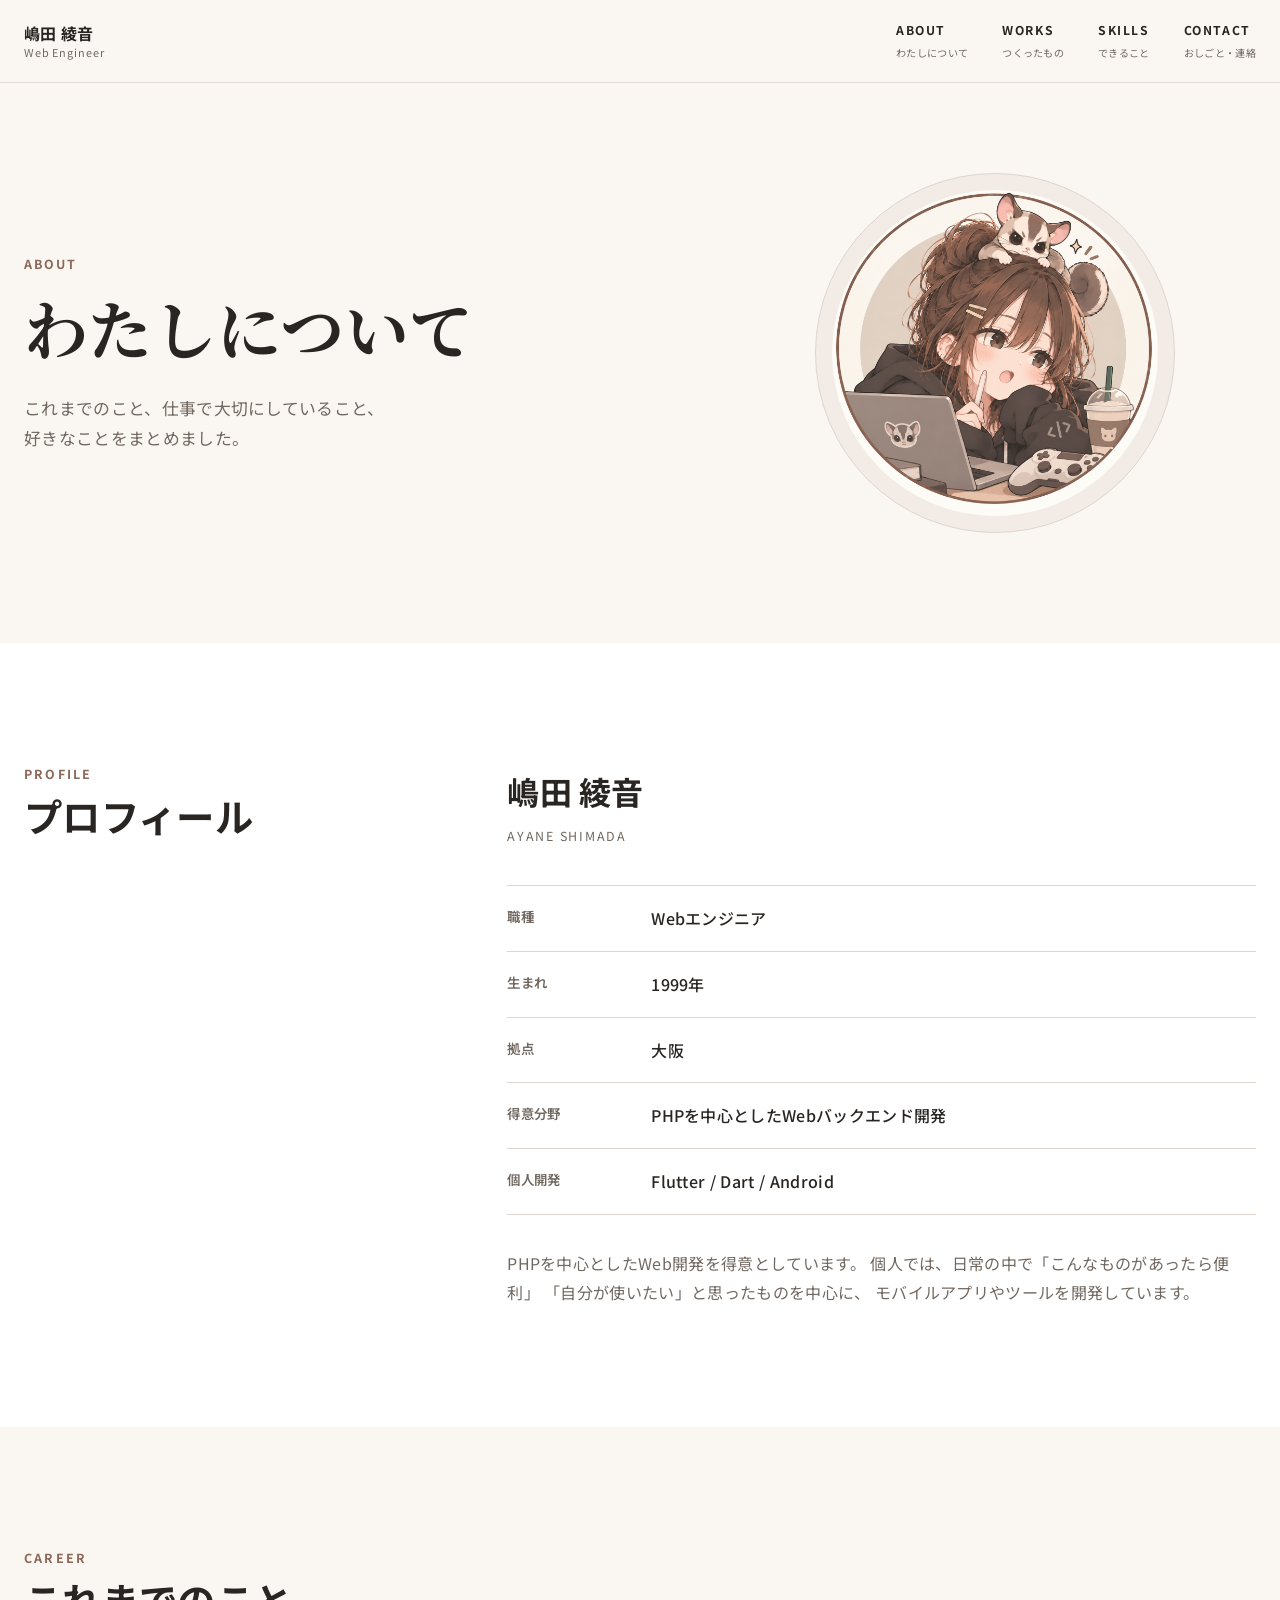
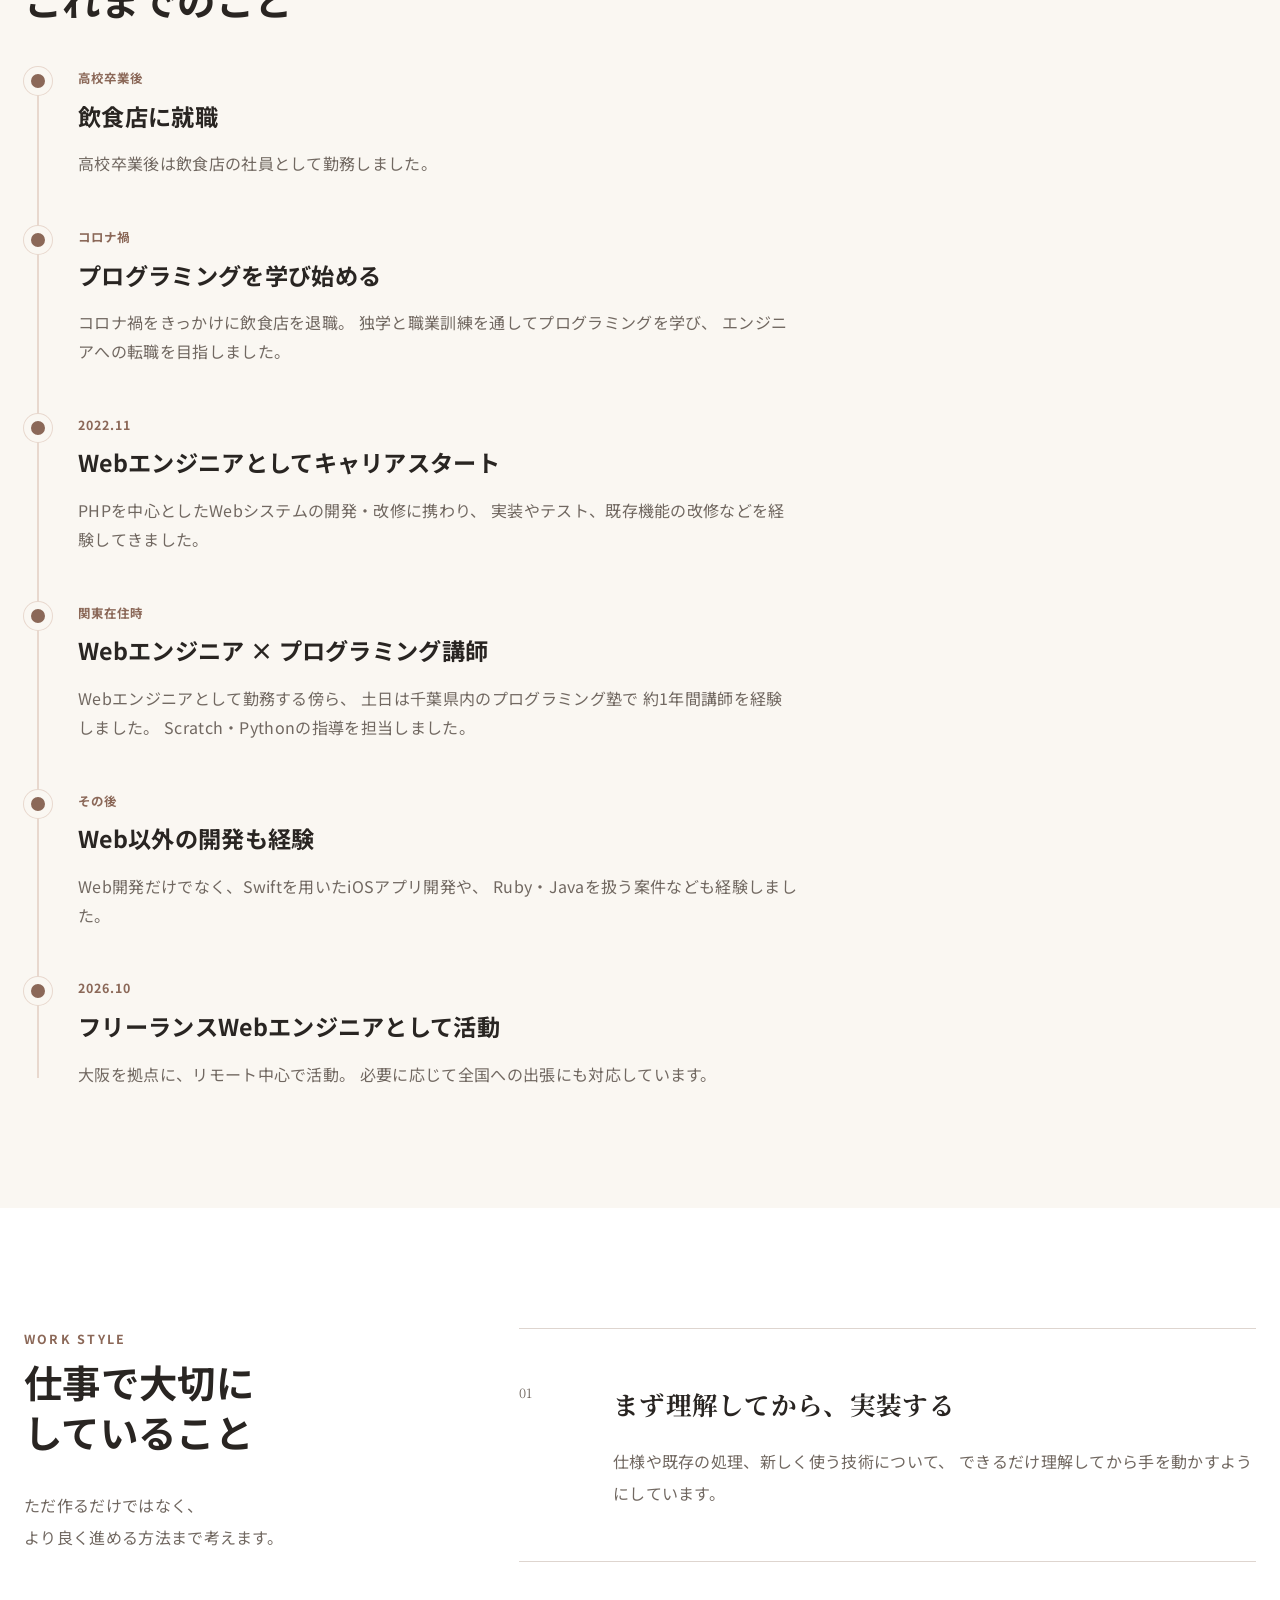
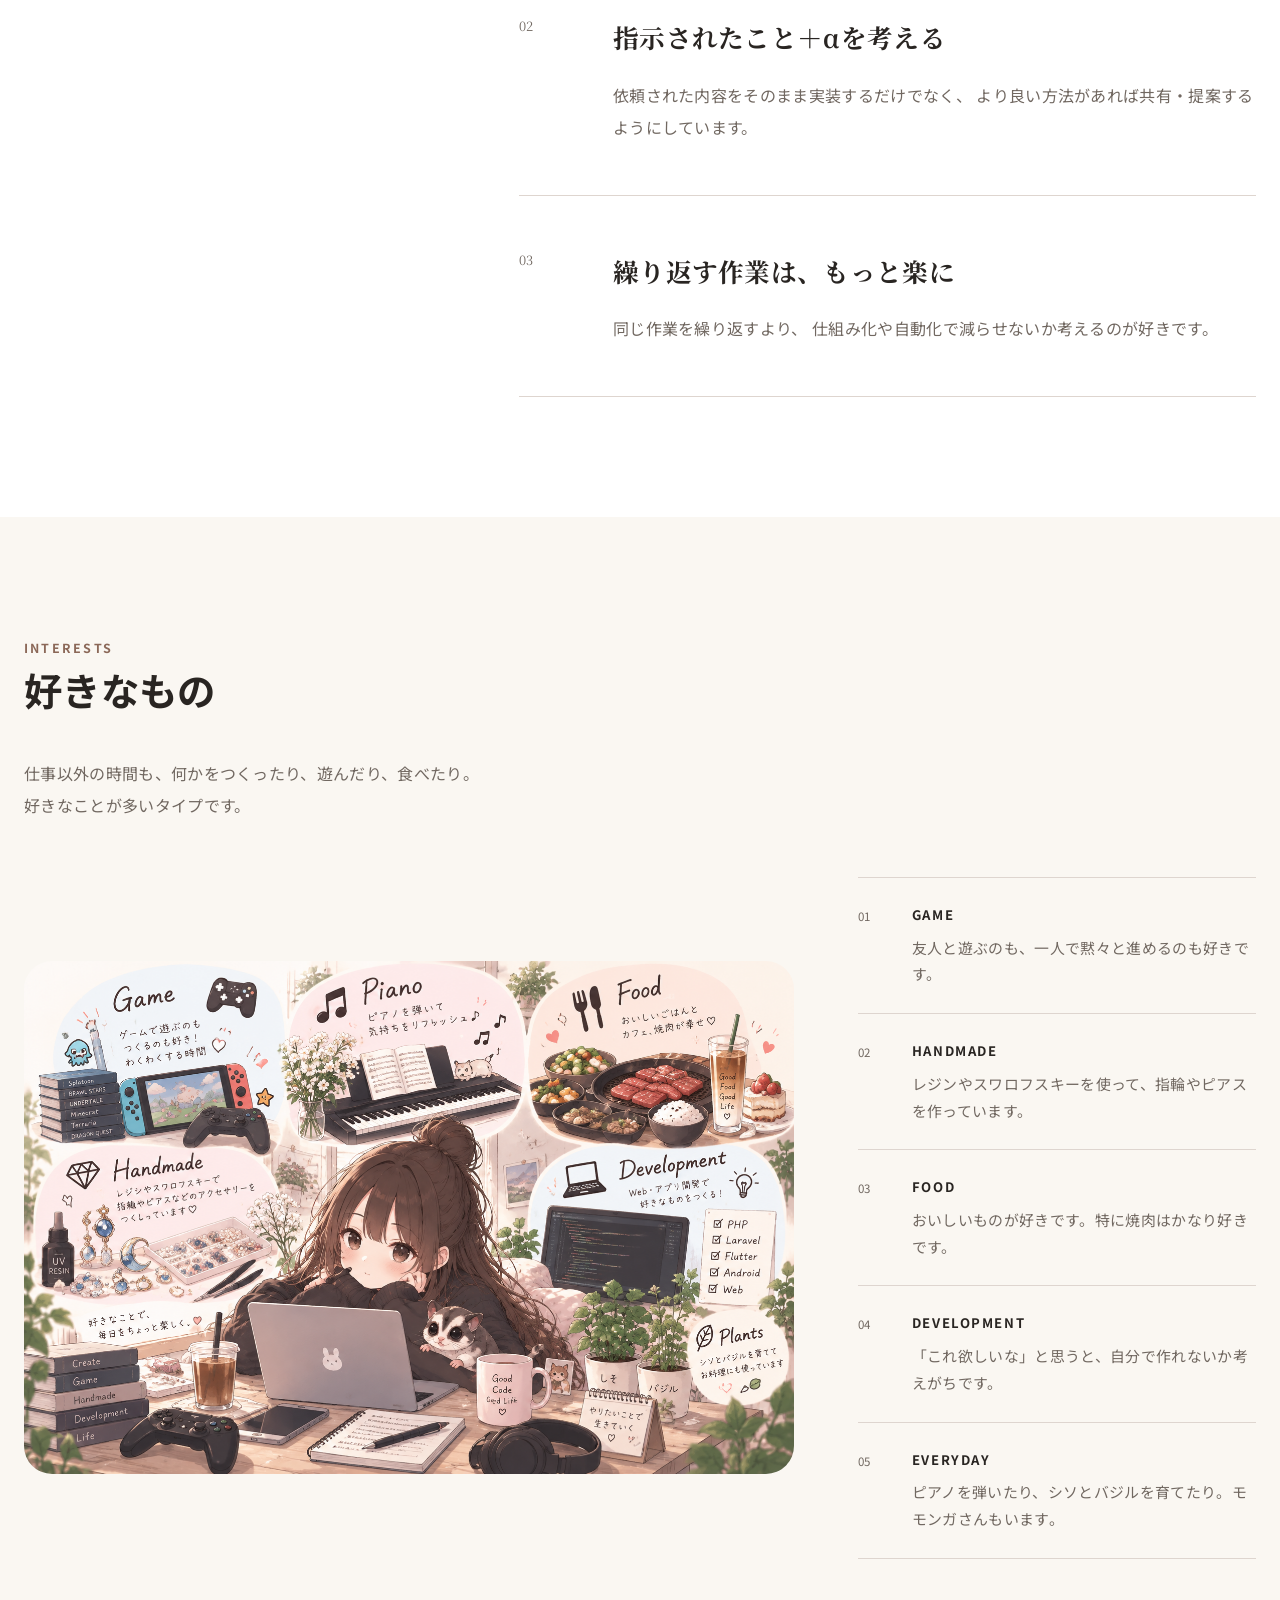
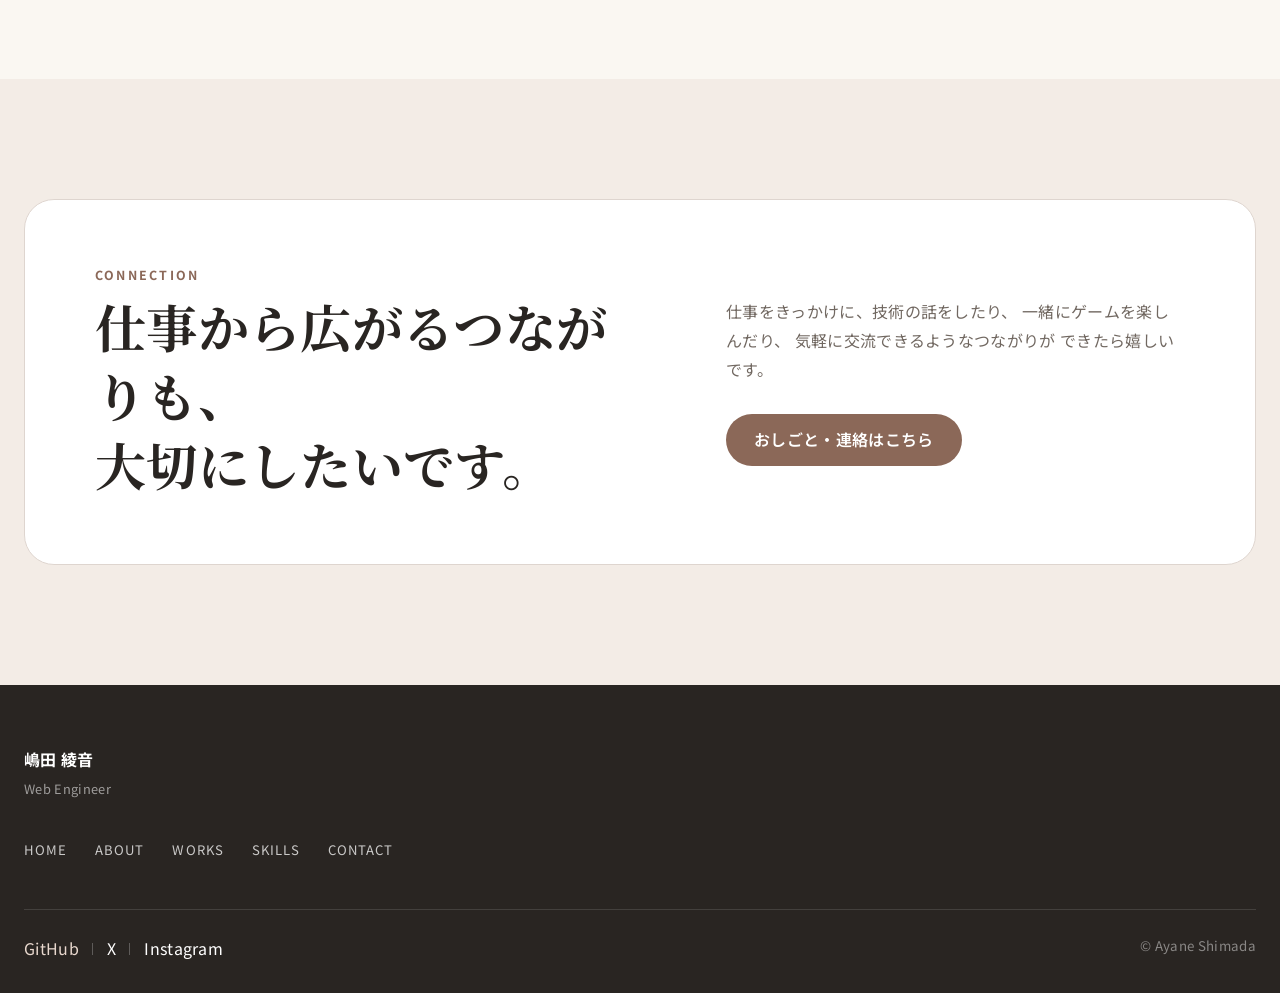
==== commit 264f7d62: "ｘとインスタの情報追加" ====
--- a/about/index.html
+++ b/about/index.html
@@ -513,18 +513,28 @@
       </nav>
 
       <div class="footer-bottom">
-        <a
-          href="https://github.com/shima0924-a"
-          target="_blank"
-          rel="noopener noreferrer"
-          class="footer-github"
-        >
-          GitHub
-        </a>
-
-        <small class="copyright">
-          © Ayane Shimada
-        </small>
+        <div class="footer-socials">
+            <a
+            href="https://github.com/shima0924-a"
+            target="_blank"
+            rel="noopener noreferrer"
+            class="footer-github"
+            >GitHub</a>
+
+            <a
+            href="https://x.com/momonga_job"
+            target="_blank"
+            rel="noopener noreferrer"
+            >X</a>
+
+            <a
+            href="https://www.instagram.com/d_shima.gogoj/"
+            target="_blank"
+            rel="noopener noreferrer"
+            >Instagram</a>
+        </div>
+
+        <small class="copyright">© Ayane Shimada</small>
       </div>
 
     </div>
--- a/assets/css/style.css
+++ b/assets/css/style.css
@@ -5804,4 +5804,26 @@
       scale(1.15);
     opacity: 0;
   }
+}
+
+.footer-socials {
+  display: flex;
+  align-items: center;
+  gap: 28px;
+}
+
+.footer-socials a {
+  position: relative;
+  text-decoration: none;
+}
+
+.footer-socials a:not(:last-child)::after {
+  content: "";
+  position: absolute;
+  right: -14px;
+  top: 50%;
+  width: 1px;
+  height: 12px;
+  background: rgba(255, 255, 255, 0.25);
+  transform: translateY(-50%);
 }
